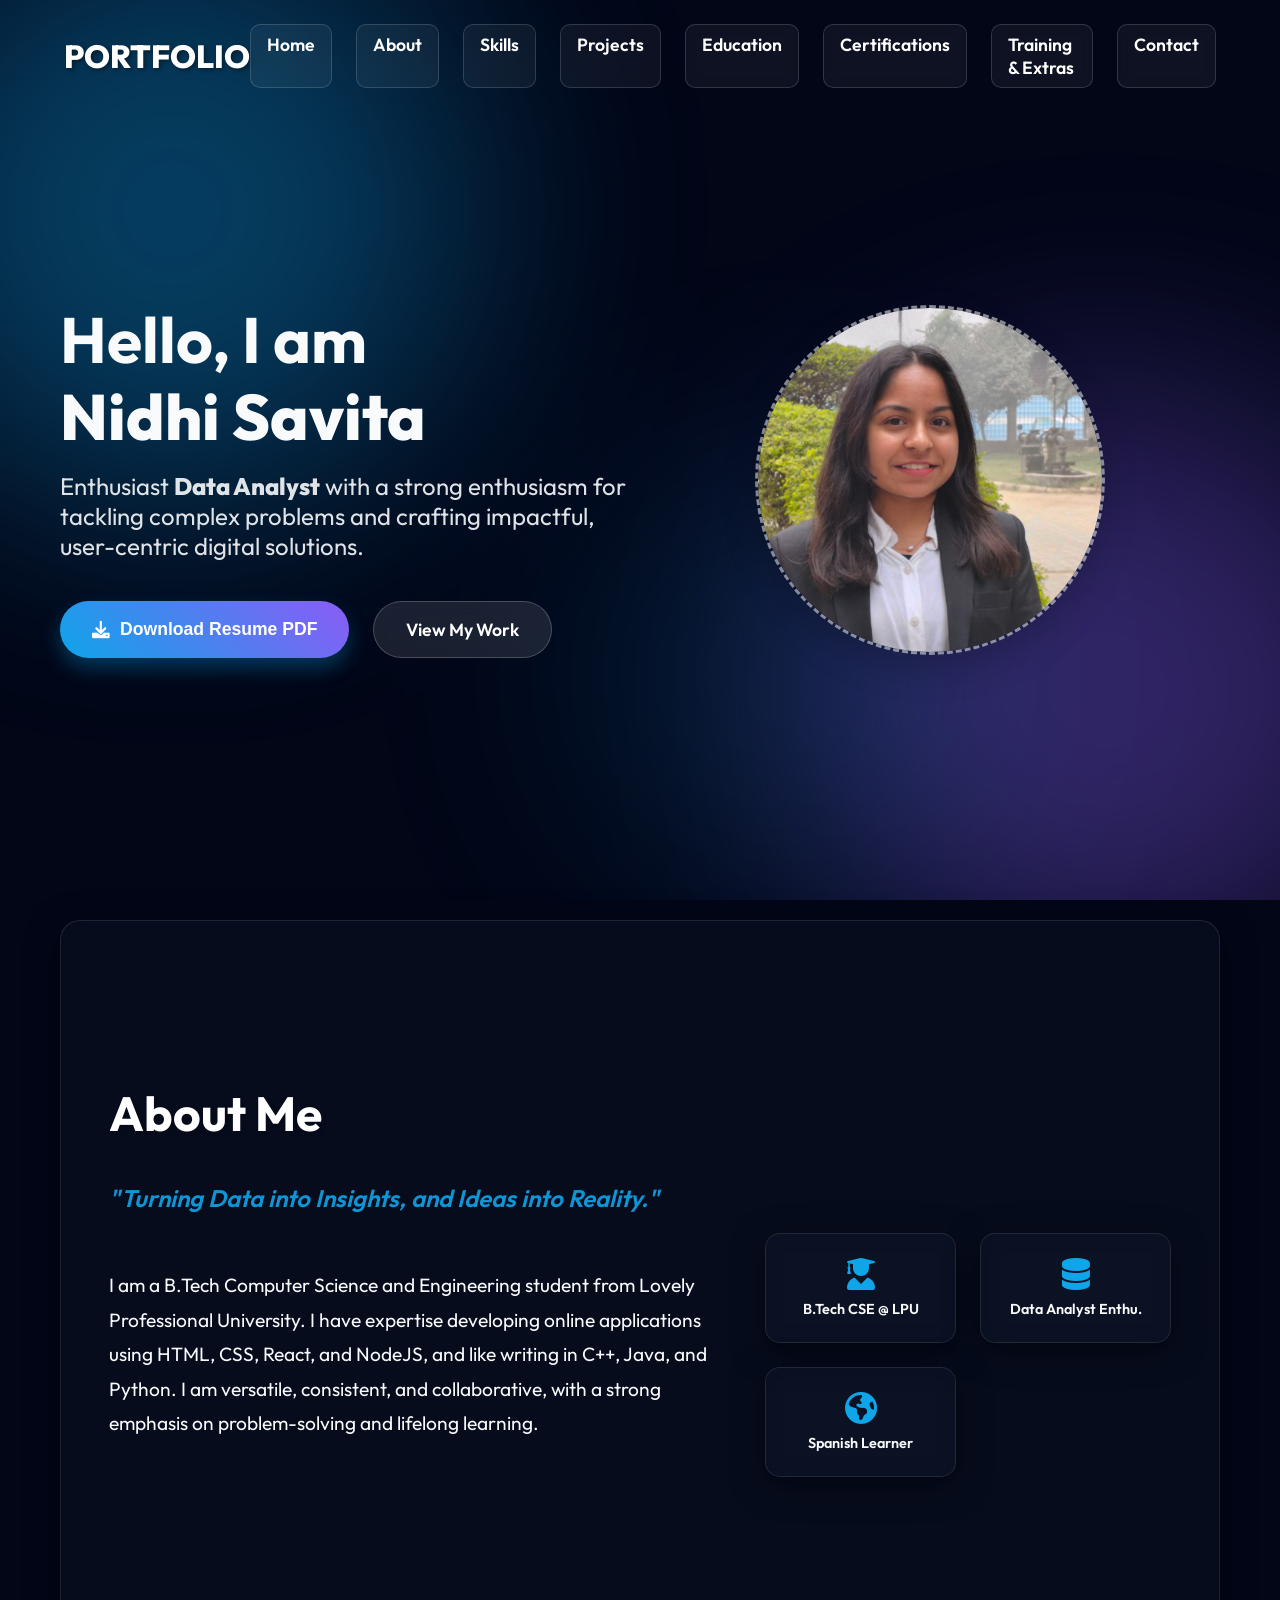
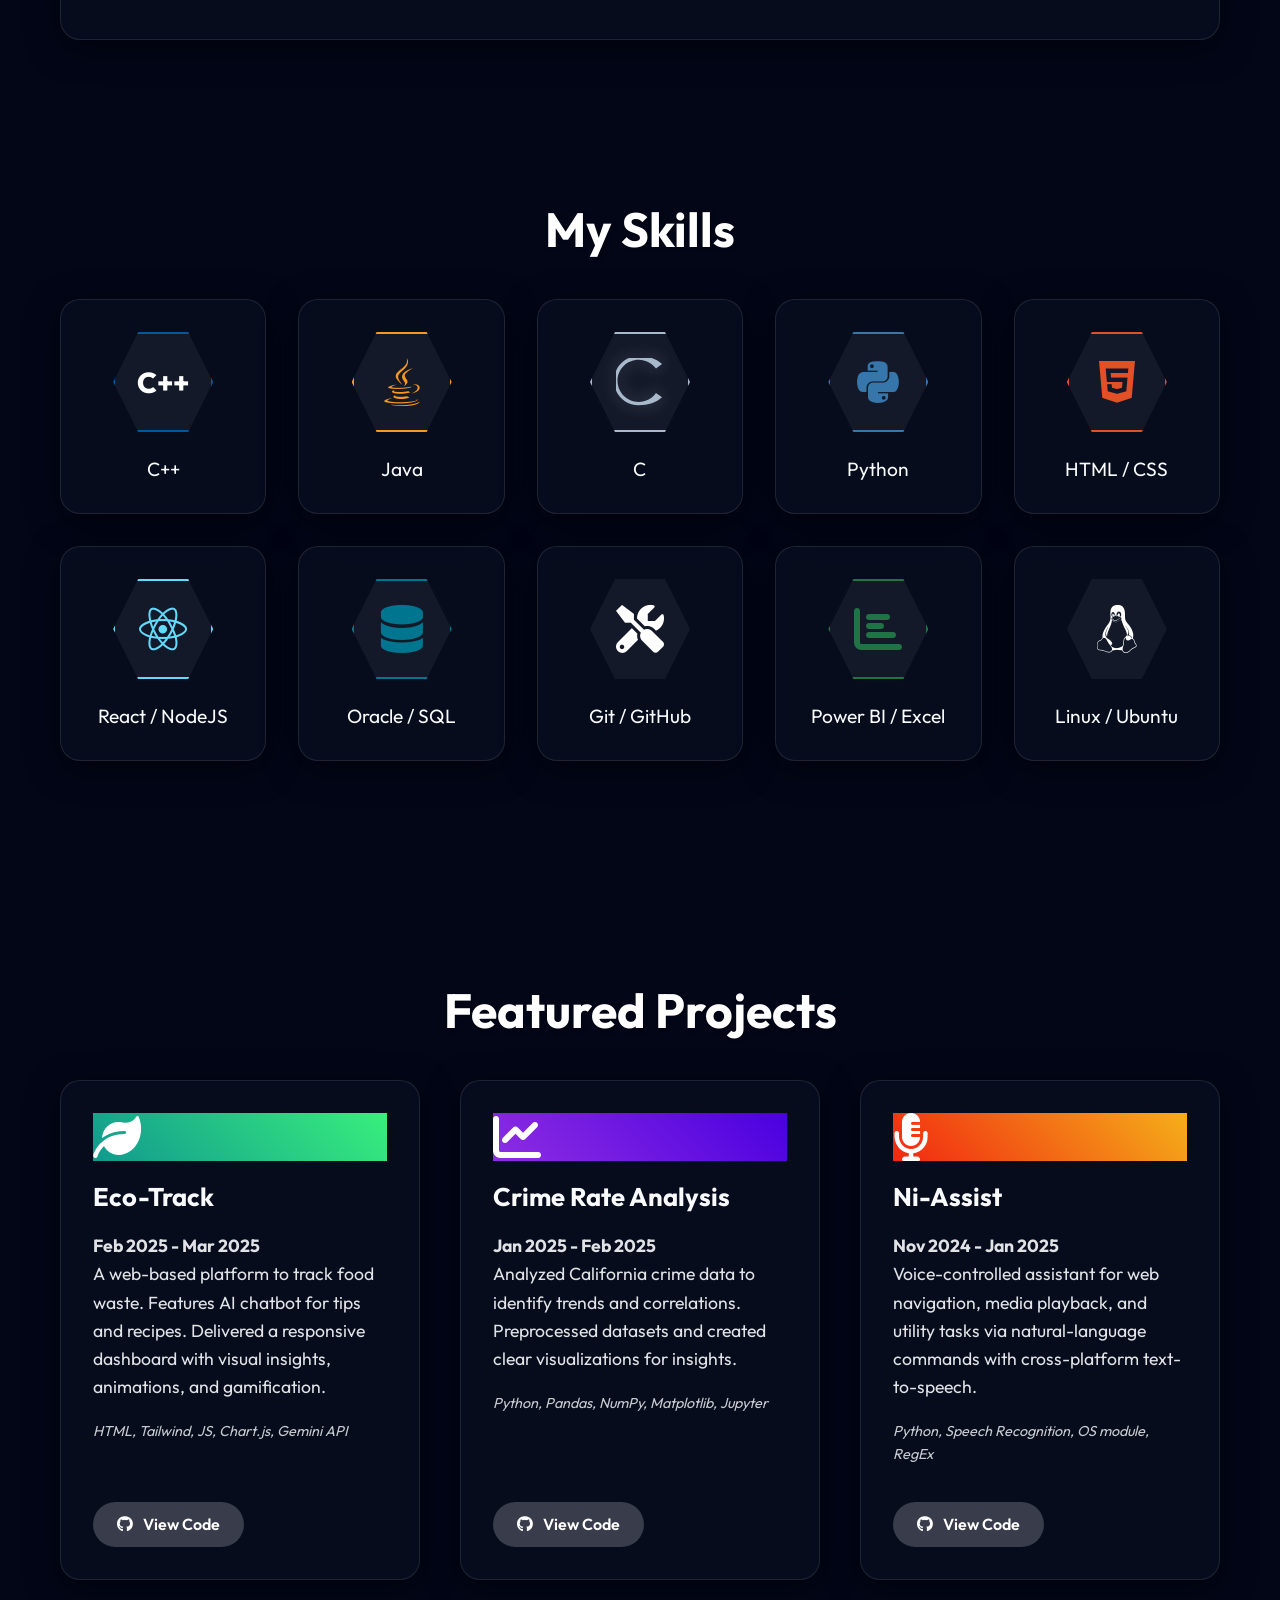
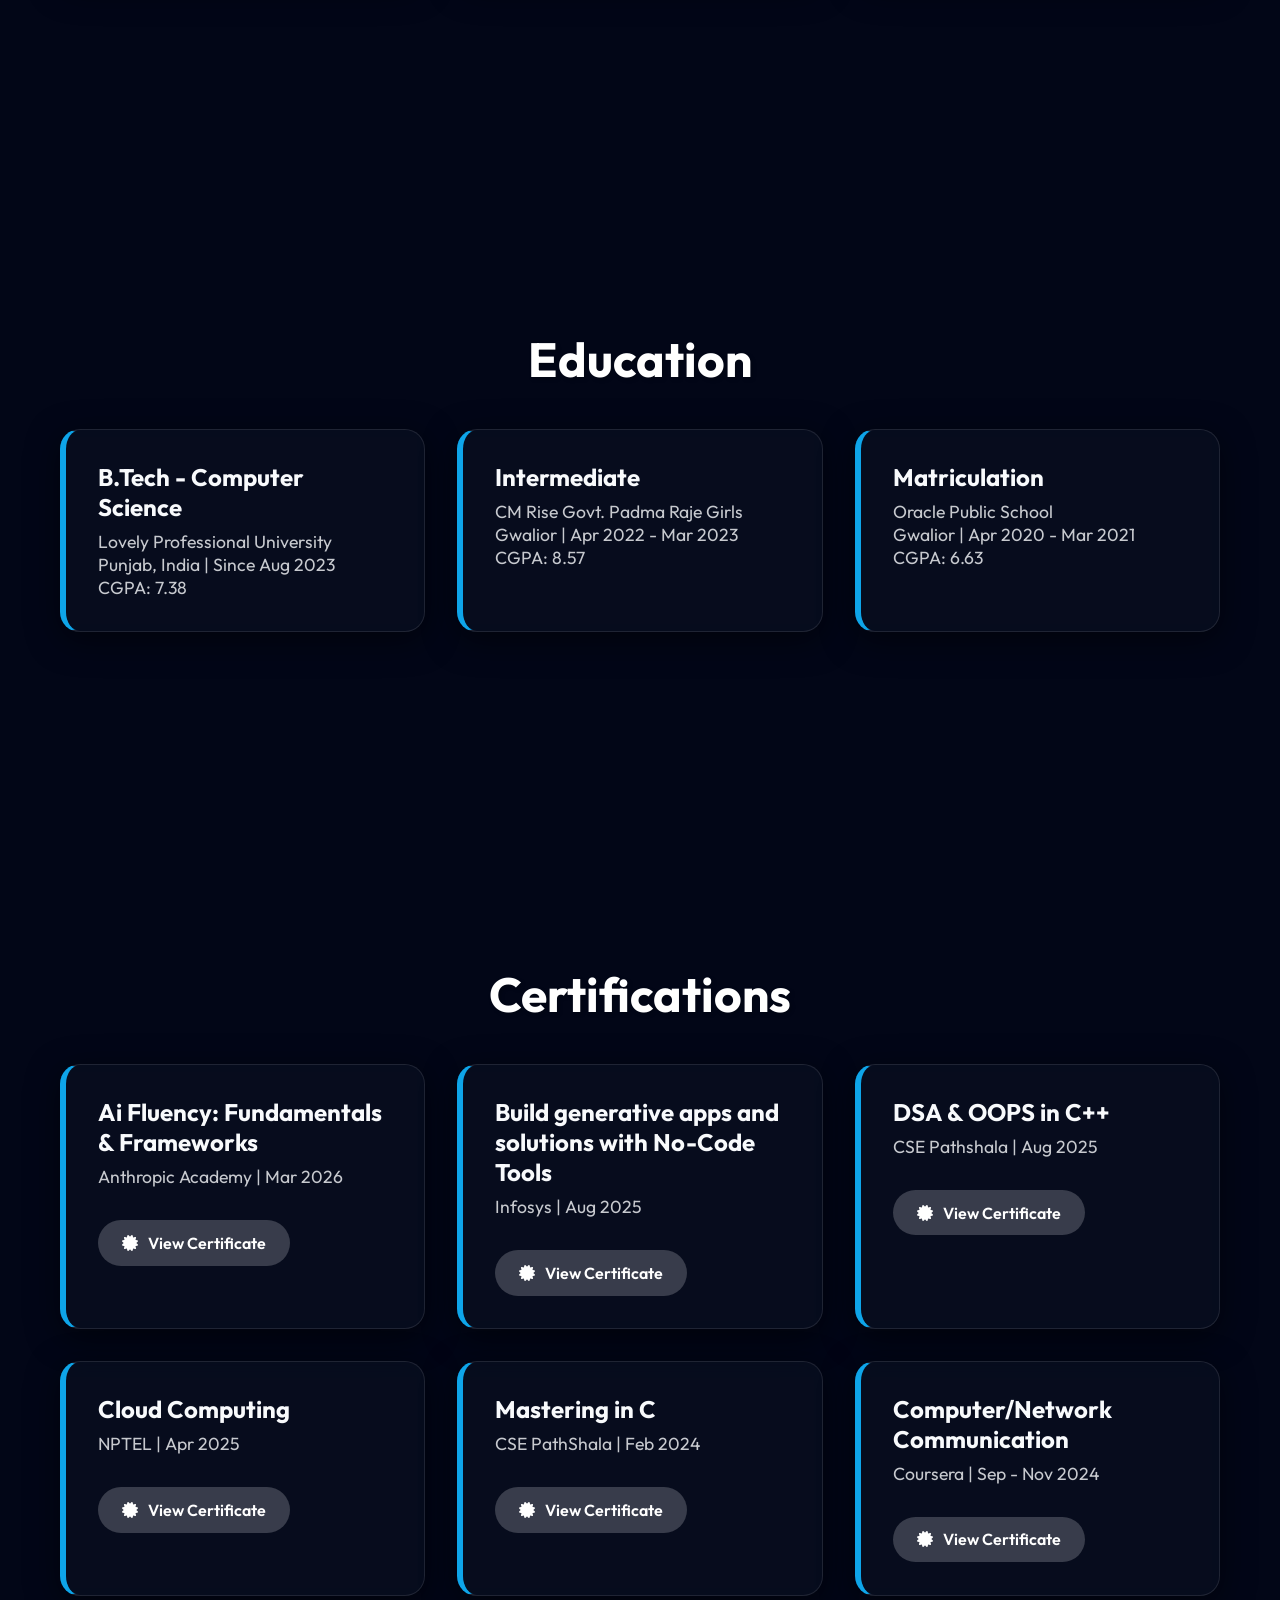
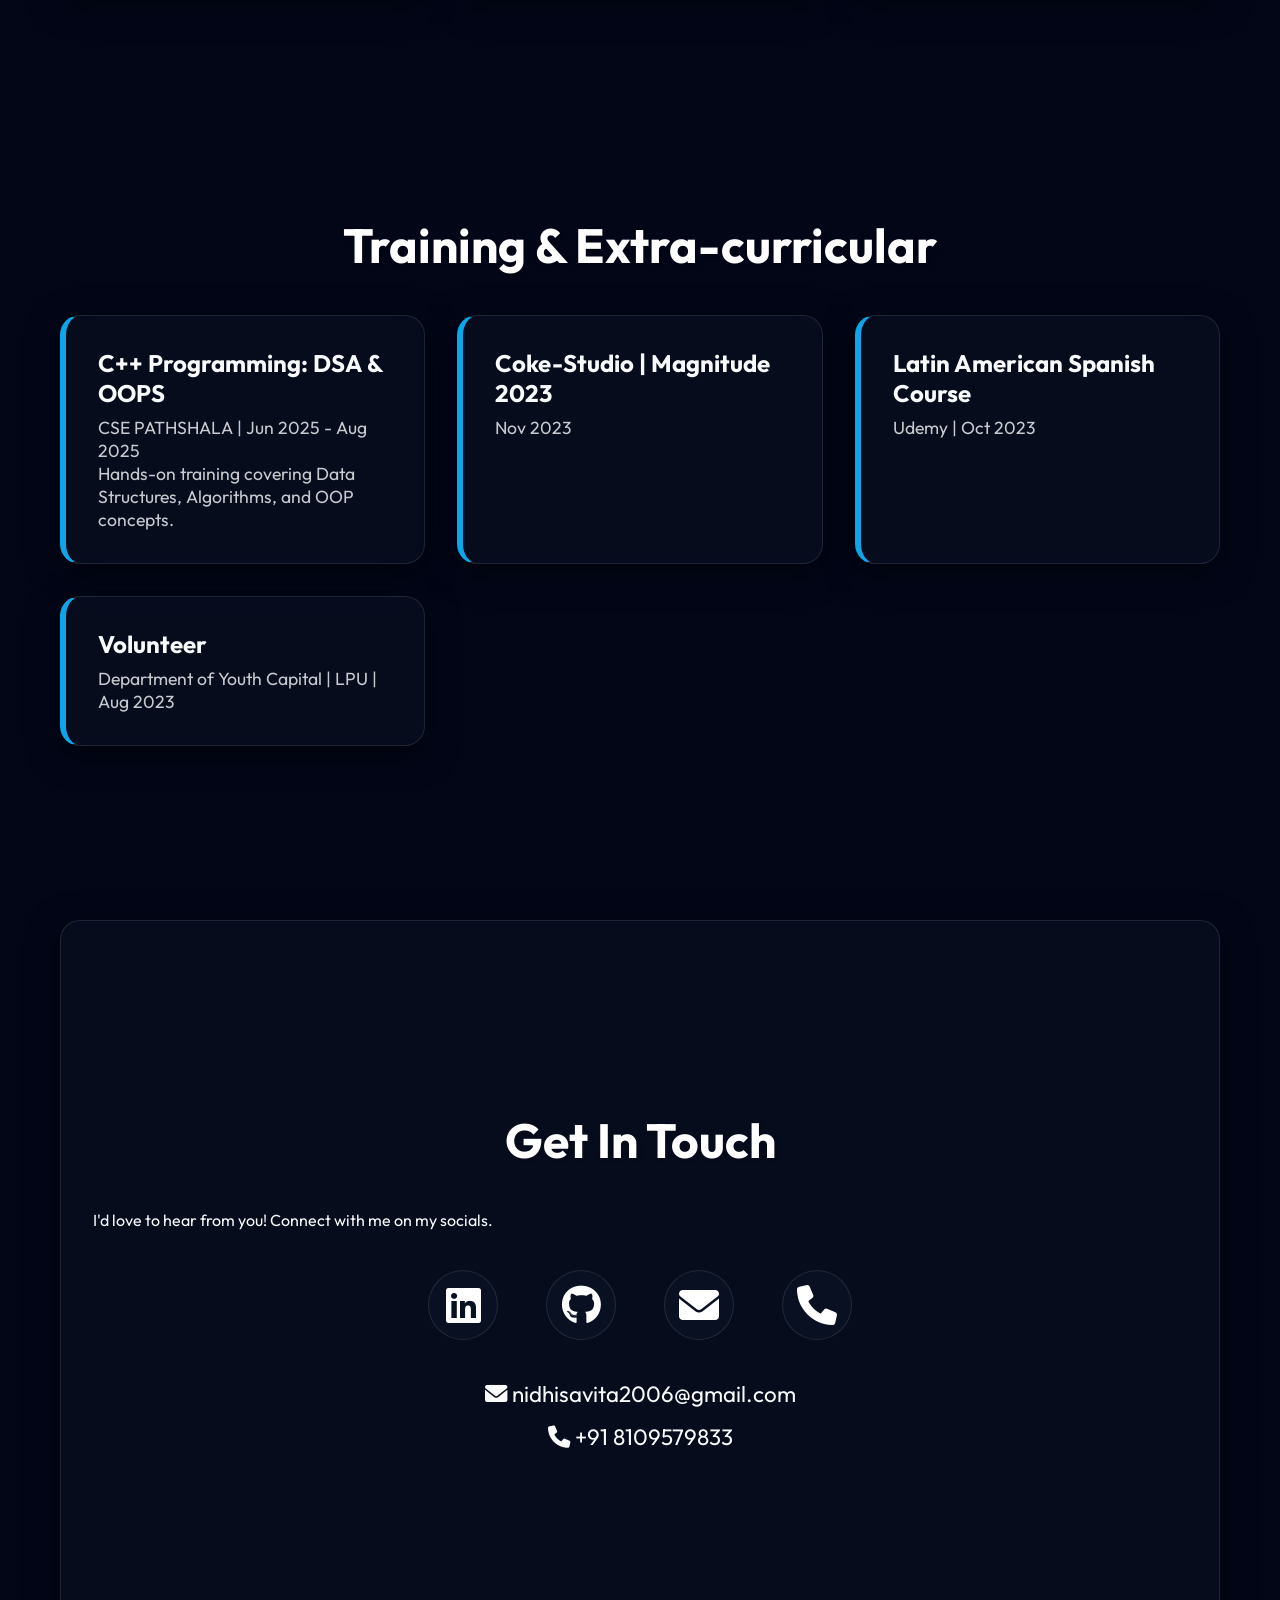
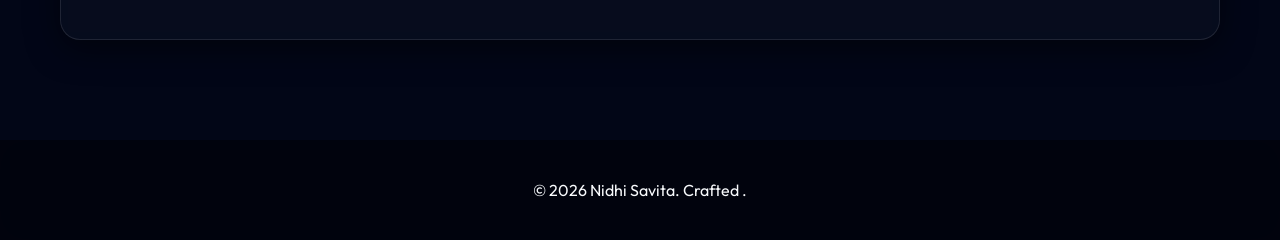
==== index.html @ 19ae45a1 "Initialize portfolio" ====
<!DOCTYPE html>
<html lang="en">

<head>
    <meta charset="UTF-8">
    <meta name="viewport" content="width=device-width, initial-scale=1.0">
    <title>Nidhi Savita - Portfolio</title>
    <link rel="stylesheet" href="style.css">
    <link href="https://fonts.googleapis.com/css2?family=Outfit:wght@300;400;600;800&display=swap" rel="stylesheet">
    <link href="https://cdnjs.cloudflare.com/ajax/libs/font-awesome/6.0.0/css/all.min.css" rel="stylesheet">
</head>

<body>
    <div class="background-animation">
        <div class="blob blob-1"></div>
        <div class="blob blob-2"></div>
        <div class="blob blob-3"></div>
        <div class="blob blob-4"></div>
        <div class="blob blob-5"></div>
        <div class="blob blob-6"></div>
    </div>
    <nav>
        <div class="logo">PORTFOLIO</div>
        <ul class="nav-links">
            <li><a href="#home">Home</a></li>
            <li><a href="#about">About</a></li>
            <li><a href="#skills">Skills</a></li>
            <li><a href="#projects">Projects</a></li>
            <li><a href="#education">Education</a></li>
            <li><a href="#certifications">Certifications</a></li>
            <li><a href="#training-extra">Training & Extras</a></li>
            <li><a href="#contact">Contact</a></li>
        </ul>
    </nav>

    <main>
        <section id="home" class="hero fade-in-section">
            <div class="hero-content text-column">
                <h1>Hello, I am <br><span class="highlight">Nidhi Savita</span></h1>
                <p id="hero-subtitle">Enthusiast <span class="highlight">Data Analyst</span> with a strong enthusiasm
                    for tackling complex problems and crafting impactful, user-centric digital solutions.</p>
                <div class="actions">
                    <button id="download-resume" class="btn primary-btn"><i class="fas fa-download"></i> Download Resume
                        PDF</button>
                    <a href="#projects" class="btn secondary-btn">View My Work</a>
                </div>
            </div>
            <div class="hero-image image-column">
                <div class="image-placeholder" id="profile-img-container">
                    <img src="Files/Profile.jpeg" alt="Nidhi Savita" id="profile-img"
                        style="display: block; width: 100%; height: 100%; object-fit: cover;">
                    <span id="img-fallback" style="display: none;">Your Image Here</span>
                </div>
            </div>
        </section>

        <section id="about" class="fade-in-section glass-panel about-overhaul">
            <div class="about-header">
                <h2>About Me</h2>
                <p class="about-tagline highlight">"Turning Data into Insights, and Ideas into Reality."</p>
            </div>
            <div class="about-grid">
                <div class="about-main-text">
                    <p>I am a B.Tech Computer Science and Engineering student from Lovely Professional University. I
                        have expertise developing online applications using HTML, CSS, React, and NodeJS, and like
                        writing in C++, Java, and Python. I am versatile, consistent, and collaborative, with a strong
                        emphasis on problem-solving and lifelong learning.</p>
                </div>
                <div class="about-badges">
                    <div class="info-badge glass-panel">
                        <i class="fas fa-user-graduate"></i>
                        <span>B.Tech CSE @ LPU</span>
                    </div>
                    <div class="info-badge glass-panel">
                        <i class="fas fa-database"></i>
                        <span>Data Analyst Enthu.</span>
                    </div>
                    <div class="info-badge glass-panel">
                        <i class="fas fa-globe-americas"></i>
                        <span>Spanish Learner</span>
                    </div>
                </div>
            </div>
        </section>

        <section id="skills" class="fade-in-section">
            <h2>My Skills</h2>
            <div class="skills-grid" id="skills-container">
                <div class="skill-card glass-panel cpp">
                    <div class="hexagon-container">
                        <span class="hexagon-text highlight">C++</span>
                    </div>
                    C++
                </div>
                <div class="skill-card glass-panel java">
                    <div class="hexagon-container">
                        <i class="fab fa-java" style="color: #f89820;"></i>
                    </div>
                    Java
                </div>
                <div class="skill-card glass-panel c">
                    <div class="hexagon-container">
                        <svg viewBox="0 0 128 128"
                            style="width: 3rem; height: 3rem; filter: drop-shadow(0 0 8px rgba(168, 185, 204, 0.4));">
                            <path fill="#A8B9CC"
                                d="M106.6 93.3c-10.1 14.3-27.1 23.7-46.2 23.7-31.1 0-56.3-25.2-56.3-56.3S29.3 4.4 60.4 4.4c19.1 0 36.1 9.4 46.2 23.7l16.1-12.1C108.3 1.9 85.8-5.3 60.4-5.3 23.9-5.3-5.3 23.9-5.3 60.4S23.9 126.1 60.4 126.1c25.4 0 47.9-7.2 62.3-21.3L106.6 93.3z">
                            </path>
                        </svg>
                    </div>
                    C
                </div>
                <div class="skill-card glass-panel python">
                    <div class="hexagon-container">
                        <i class="fab fa-python" style="color: #3776ab;"></i>
                    </div>
                    Python
                </div>
                <div class="skill-card glass-panel html">
                    <div class="hexagon-container">
                        <i class="fab fa-html5" style="color: #e34f26;"></i>
                    </div>
                    HTML / CSS
                </div>
                <div class="skill-card glass-panel react">
                    <div class="hexagon-container">
                        <i class="fab fa-react" style="color: #61dbfb;"></i>
                    </div>
                    React / NodeJS
                </div>
                <div class="skill-card glass-panel sql">
                    <div class="hexagon-container">
                        <i class="fas fa-database" style="color: #00758f;"></i>
                    </div>
                    Oracle / SQL
                </div>
                <div class="skill-card glass-panel">
                    <div class="hexagon-container">
                        <i class="fas fa-tools"></i>
                    </div>
                    Git / GitHub
                </div>
                <div class="skill-card glass-panel excel">
                    <div class="hexagon-container">
                        <i class="fas fa-chart-bar" style="color: #217346;"></i>
                    </div>
                    Power BI / Excel
                </div>
                <div class="skill-card glass-panel">
                    <div class="hexagon-container">
                        <i class="fab fa-linux"></i>
                    </div>
                    Linux / Ubuntu
                </div>
            </div>
        </section>

        <section id="projects" class="fade-in-section">
            <h2>Featured Projects</h2>
            <div class="projects-grid" id="projects-container">
                <div class="project-card glass-panel">
                    <div class="project-img" style="background: linear-gradient(45deg, #11998e, #38ef7d);"><i
                            class="fas fa-leaf fa-3x" style="color:white;"></i></div>
                    <h3>Eco-Track</h3>
                    <p><strong>Feb 2025 - Mar 2025</strong><br>A web-based platform to track food waste. Features AI
                        chatbot for tips and recipes. Delivered a responsive dashboard with visual insights, animations,
                        and gamification.</p>
                    <p style="font-size:0.9rem; opacity:0.8;"><em>HTML, Tailwind, JS, Chart.js, Gemini API</em></p>
                    <div class="project-actions">
                        <a href="https://github.com/nidhyyy/Food_Waste-_Tracker" target="_blank"
                            class="btn small-btn github-btn"><i class="fab fa-github"></i> View Code</a>
                    </div>
                </div>
                <div class="project-card glass-panel">
                    <div class="project-img" style="background: linear-gradient(45deg, #8E2DE2, #4A00E0);"><i
                            class="fas fa-chart-line fa-3x" style="color:white;"></i></div>
                    <h3>Crime Rate Analysis</h3>
                    <p><strong>Jan 2025 - Feb 2025</strong><br>Analyzed California crime data to identify trends and
                        correlations. Preprocessed datasets and created clear visualizations for insights.</p>
                    <p style="font-size:0.9rem; opacity:0.8;"><em>Python, Pandas, NumPy, Matplotlib, Jupyter</em></p>
                    <div class="project-actions">
                        <a href="https://github.com/nidhyyy/Crime_Rate_Analysis" target="_blank"
                            class="btn small-btn github-btn"><i class="fab fa-github"></i> View Code</a>
                    </div>
                </div>
                <div class="project-card glass-panel">
                    <div class="project-img" style="background: linear-gradient(45deg, #f12711, #f5af19);"><i
                            class="fas fa-microphone-alt fa-3x" style="color:white;"></i></div>
                    <h3>Ni-Assist</h3>
                    <p><strong>Nov 2024 - Jan 2025</strong><br>Voice-controlled assistant for web navigation, media
                        playback, and utility tasks via natural-language commands with cross-platform text-to-speech.
                    </p>
                    <p style="font-size:0.9rem; opacity:0.8;"><em>Python, Speech Recognition, OS module, RegEx</em></p>
                    <div class="project-actions">
                        <a href="https://github.com/nidhyyy/Niassist" target="_blank"
                            class="btn small-btn github-btn"><i class="fab fa-github"></i> View Code</a>
                    </div>
                </div>
            </div>
        </section>

        <section id="education" class="fade-in-section">
            <h2>Education</h2>
            <div class="cert-list" id="education-container">
                <div class="cert-card glass-panel">
                    <h3>B.Tech - Computer Science</h3>
                    <p>Lovely Professional University<br>Punjab, India | Since Aug 2023<br>CGPA: 7.38</p>
                </div>
                <div class="cert-card glass-panel">
                    <h3>Intermediate</h3>
                    <p>CM Rise Govt. Padma Raje Girls<br>Gwalior | Apr 2022 - Mar 2023<br>CGPA: 8.57</p>
                </div>
                <div class="cert-card glass-panel">
                    <h3>Matriculation</h3>
                    <p>Oracle Public School<br>Gwalior | Apr 2020 - Mar 2021<br>CGPA: 6.63</p>
                </div>
            </div>
        </section>

        <section id="certifications" class="fade-in-section">
            <h2>Certifications</h2>
            <div class="cert-list">
                <div class="cert-card glass-panel">
                    <h3>Ai Fluency: Fundamentals & Frameworks </h3>
                    <p>Anthropic Academy | Mar 2026</p>
                    <a href="Files/certificate-Ai Fluency Claude.pdf" target="_blank"
                        class="btn small-btn github-btn mt-top"><i class="fas fa-certificate"></i> View Certificate</a>
                </div>
                <div class="cert-card glass-panel">
                    <h3>Build generative apps and solutions with No-Code Tools </h3>
                    <p>Infosys | Aug 2025</p>
                    <a href="Files/BUILD GEN AI CERTIFICATE.pdf" target="_blank"
                        class="btn small-btn github-btn mt-top"><i class="fas fa-certificate"></i> View Certificate</a>
                </div>
                <div class="cert-card glass-panel">
                    <h3>DSA & OOPS in C++</h3>
                    <p>CSE Pathshala | Aug 2025</p>
                    <a href="Files/DSA C++ Pathshala.png" target="_blank" class="btn small-btn github-btn mt-top"><i
                            class="fas fa-certificate"></i> View Certificate</a>
                </div>
                <div class="cert-card glass-panel">
                    <h3>Cloud Computing</h3>
                    <p>NPTEL | Apr 2025</p>
                    <a href="Files/Cloud Computing.pdf" target="_blank" class="btn small-btn github-btn mt-top"><i
                            class="fas fa-certificate"></i> View Certificate</a>
                </div>
                <div class="cert-card glass-panel">
                    <h3>Mastering in C</h3>
                    <p>CSE PathShala | Feb 2024</p>
                    <a href="Files/Mastering in C.png" target="_blank" class="btn small-btn github-btn mt-top"><i
                            class="fas fa-certificate"></i> View Certificate</a>
                </div>
                <div class="cert-card glass-panel">
                    <h3>Computer/Network Communication</h3>
                    <p> Coursera | Sep - Nov 2024</p>
                    <a href="certificates/TCP_IP_Certificate.pdf" target="_blank"
                        class="btn small-btn github-btn mt-top"><i class="fas fa-certificate"></i> View Certificate</a>
                </div>
            </div>
        </section>

        <section id="training-extra" class="fade-in-section">
            <h2>Training & Extra-curricular</h2>
            <div class="cert-list">
                <div class="cert-card glass-panel">
                    <h3>C++ Programming: DSA & OOPS</h3>
                    <p>CSE PATHSHALA | Jun 2025 - Aug 2025<br>Hands-on training covering Data Structures, Algorithms,
                        and OOP concepts.</p>
                </div>

                <div class="cert-card glass-panel">
                    <h3>Coke-Studio | Magnitude 2023</h3>
                    <p>Nov 2023</p>
                </div>
                <div class="cert-card glass-panel">
                    <h3>Latin American Spanish Course</h3>
                    <p>Udemy | Oct 2023</p>
                </div>
                <div class="cert-card glass-panel">
                    <h3>Volunteer</h3>
                    <p>Department of Youth Capital | LPU | Aug 2023</p>
                </div>
            </div>
        </section>

        <section id="contact" class="fade-in-section glass-panel">
            <h2>Get In Touch</h2>
            <p>I'd love to hear from you! Connect with me on my socials.</p>
            <div class="socials" id="social-container">
                <a href="http://www.linkedin.com/in/nidhi-savita17" target="_blank" class="social-icon"
                    title="LinkedIn"><i class="fab fa-linkedin"></i></a>
                <a href="https://github.com/nidhyyy" target="_blank" class="social-icon" title="GitHub"><i
                        class="fab fa-github"></i></a>
                <a href="mailto:nidhisavita2006@gmail.com" class="social-icon" title="Email"><i
                        class="fas fa-envelope"></i></a>
                <a href="tel:+918109579833" class="social-icon" title="Phone"><i class="fas fa-phone"></i></a>
            </div>
            <div class="contact-info">
                <p><i class="fas fa-envelope"></i> nidhisavita2006@gmail.com</p>
                <p style="margin-top: 15px;"><i class="fas fa-phone"></i> +91 8109579833</p>
            </div>
        </section>
    </main>

    <footer>
        <p>&copy; 2026 Nidhi Savita. Crafted .</p>
    </footer>

    <script src="script.js"></script>
</body>

</html>
---- style.css ----
:root {
    --primary-color: #0f172a;
    --secondary-color: #1e293b;
    --accent: #0ea5e9;
    --accent-purple: #8b5cf6;
    --accent-pink: #d946ef;
    --text-dark: #1e293b;
    --text-light: #f8fafc;
    --glass-bg: rgba(15, 23, 42, 0.4);
    --glass-border: rgba(255, 255, 255, 0.1);
    --glass-shadow: 0 8px 32px 0 rgba(0, 0, 0, 0.5);
    --body-font: 'Calibri', 'Outfit', sans-serif;
}

* {
    margin: 0;
    padding: 0;
    box-sizing: border-box;
    scroll-behavior: smooth;
}

body {
    font-family: var(--body-font);
    color: var(--text-light);
    background: #020617; /* Very deep dark base */
    min-height: 100vh;
    overflow-x: hidden;
    position: relative;
}

@keyframes gradientBG {
    0% {
        background-position: 0% 50%;
    }

    50% {
        background-position: 100% 50%;
    }

    100% {
        background-position: 0% 50%;
    }
}

.background-animation {
    position: fixed;
    top: 0;
    left: 0;
    width: 100%;
    height: 100%;
    z-index: -1;
    pointer-events: none;
    overflow: hidden;
}

.blob {
    position: absolute;
    width: 600px;
    height: 600px;
    filter: blur(120px);
    border-radius: 50%;
    opacity: 0.35;
    z-index: -1;
    animation: moveBlob 25s infinite alternate ease-in-out;
}

.blob-1 {
    top: -10%;
    left: -10%;
    background: var(--accent);
    animation-duration: 18s;
}

.blob-2 {
    bottom: -10%;
    right: -10%;
    background: var(--accent-purple); /* Reverted */
    animation-duration: 25s;
    animation-delay: -5s;
}

.blob-3 {
    top: 30%;
    left: 40%;
    background: var(--accent-warm);
    width: 400px;
    height: 400px;
    opacity: 0.15;
    animation-duration: 35s;
}

.blob-4 {
    bottom: 30%;
    left: 10%;
    background: var(--accent-tan);
    width: 500px;
    height: 500px;
    opacity: 0.15;
    animation-duration: 22s;
    animation-delay: -8s;
}

.blob-5 {
    top: 50%;
    right: 20%;
    background: var(--accent);
    width: 450px;
    height: 450px;
    opacity: 0.12;
    animation-duration: 30s;
}

.blob-6 {
    top: 10%;
    right: 50%;
    background: var(--accent-warm);
    width: 350px;
    height: 350px;
    opacity: 0.1;
    animation-duration: 28s;
}

.particles-container {
    position: absolute;
    width: 100%;
    height: 100%;
    background-image: 
        radial-gradient(circle at 2px 2px, rgba(255, 255, 255, 0.05) 1px, transparent 0);
    background-size: 40px 40px;
    animation: slowScroll 120s linear infinite;
}

@keyframes slowScroll {
    from { background-position: 0 0; }
    to { background-position: 0 1000px; }
}


@keyframes moveBlob {
    0% {
        transform: translate(0, 0) scale(1) rotate(0deg);
    }
    33% {
        transform: translate(80px, 120px) scale(1.1) rotate(15deg);
    }
    66% {
        transform: translate(-120px, 80px) scale(0.9) rotate(-15deg);
    }
    100% {
        transform: translate(0, 0) scale(1) rotate(0deg);
    }
}

.glass-panel {
    background: var(--glass-bg);
    backdrop-filter: blur(12px);
    -webkit-backdrop-filter: blur(12px);
    border: 1px solid var(--glass-border);
    border-radius: 20px;
    padding: 2rem;
    box-shadow: var(--glass-shadow);
}

nav {
    display: flex;
    justify-content: space-between;
    align-items: center;
    padding: 1.5rem 5%;
    position: fixed;
    top: 0;
    width: 100%;
    z-index: 1000;
    transition: all 0.4s cubic-bezier(0.165, 0.84, 0.44, 1);
}

.nav-hidden {
    transform: translateY(-100%);
}

nav.scrolled {
    background: rgba(15, 23, 42, 0.9);
    backdrop-filter: blur(15px);
    -webkit-backdrop-filter: blur(15px);
    box-shadow: 0 4px 20px rgba(0, 0, 0, 0.3);
    padding: 1rem 5%;
}

.logo {
    font-size: 2rem;
    font-weight: 800;
    color: #fff;
    cursor: pointer;
    text-shadow: 2px 2px 4px rgba(0, 0, 0, 0.4);
}

.nav-links {
    display: flex;
    list-style: none;
    gap: 1.5rem;
}

.nav-links a {
    text-decoration: none;
    color: #fff;
    font-weight: 500;
    transition: all 0.3s ease;
    font-size: 1.1rem;
    position: relative;
}

.nav-links li {
    transition: all 0.3s cubic-bezier(0.175, 0.885, 0.32, 1.275);
    border: 1px solid rgba(255, 255, 255, 0.15);
    border-radius: 10px;
    padding: 0.5rem 1rem;
    background: rgba(255, 255, 255, 0.05);
    backdrop-filter: blur(8px);
}

.nav-links li:hover {
    transform: translateY(-5px);
    background: rgba(24, 105, 167, 0.2);
    border-color: var(--accent);
    box-shadow: 0 4px 15px rgba(0, 0, 0, 0.2);
}

.nav-links li a {
    color: #fff;
    text-decoration: none;
    font-weight: 600;
    font-size: 1.1rem;
    position: relative;
    transition: color 0.3s;
}

.nav-links li a::after {
    content: '';
    position: absolute;
    width: 0;
    height: 3px;
    bottom: -5px;
    left: 0;
    background-color: var(--accent);
    transition: width 0.3s ease;
}

.nav-links li a:hover::after {
    width: 0;
}


main {
    max-width: 1200px;
    margin: 0 auto;
    padding: 120px 20px 20px;
}

section {
    min-height: 80vh;
    display: flex;
    flex-direction: column;
    justify-content: center;
    margin-bottom: 5rem;
    opacity: 0;
    transform: translateY(40px);
    transition: opacity 0.8s ease-out, transform 0.8s ease-out;
}

section.is-visible {
    opacity: 1;
    transform: translateY(0);
}

h2 {
    font-size: 3rem;
    margin-bottom: 2.5rem;
    text-align: center;
    color: #fff;
    text-shadow: 2px 2px 4px rgba(0, 0, 0, 0.2);
}

/* Hero Section */
.hero {
    flex-direction: row;
    align-items: center;
    justify-content: space-between;
}

.text-column {
    flex: 1;
}

.image-column {
    flex: 1;
    display: flex;
    justify-content: center;
}

.hero h1 {
    font-size: 4rem;
    line-height: 1.2;
    margin-bottom: 1rem;
}

.highlight {
    color: var(--accent);
    font-weight: 800;
}

.animate-text {
    background: linear-gradient(90deg, var(--accent), var(--accent-tan));
    background-clip: text;
    -webkit-background-clip: text;
    -webkit-text-fill-color: transparent;
    font-weight: 800;
}

.hero .highlight {
    color: var(--accent-tan);
    font-weight: 800;
}

.hero p {
    font-size: 1.5rem;
    margin-bottom: 2.5rem;
    opacity: 0.9;
    min-height: 2.5rem;
}



.project-actions {
    margin-top: auto;
    display: flex;
    gap: 1rem;
    padding-top: 1rem;
}

.github-btn {
    background: rgba(255, 255, 255, 0.1);
    border: 1px solid rgba(255, 255, 255, 0.2);
    color: white;
    font-size: 0.9rem;
    padding: 0.6rem 1.2rem;
}

.github-btn:hover {
    background: rgba(255, 255, 255, 0.2);
    border-color: var(--accent);
}

.actions {
    display: flex;
    gap: 1.5rem;
}

.btn {
    padding: 1rem 2rem;
    border: none;
    border-radius: 50px;
    font-size: 1.1rem;
    font-weight: 600;
    cursor: pointer;
    text-decoration: none;
    transition: transform 0.3s, box-shadow 0.3s;
    display: inline-flex;
    align-items: center;
    gap: 10px;
}

.primary-btn {
    background: linear-gradient(45deg, var(--accent), var(--accent-purple));
    color: #fff;
    box-shadow: 0 10px 20px rgba(14, 165, 233, 0.3);
}

.primary-btn:active {
    transform: translateY(0);
    background: var(--accent);
}

.primary-btn:hover {
    transform: translateY(-5px);
    box-shadow: 0 15px 30px rgba(14, 165, 233, 0.4);
}

.secondary-btn {
    background: rgba(255, 255, 255, 0.1);
    color: #fff;
    border: 1px solid rgba(255, 255, 255, 0.2);
    backdrop-filter: blur(10px);
}

.secondary-btn:hover {
    background: rgba(255, 255, 255, 0.2);
    transform: translateY(-5px);
}

.secondary-btn:active {
    transform: translateY(0);
    background: rgba(255, 255, 255, 0.3);
}

.image-placeholder {
    width: 350px;
    height: 350px;
    background: var(--glass-bg);
    border: 3px dashed rgba(255, 255, 255, 0.5);
    border-radius: 50%;
    display: flex;
    align-items: center;
    justify-content: center;
    font-size: 1.5rem;
    backdrop-filter: blur(10px);
    overflow: hidden;
    position: relative;
    box-shadow: 0 15px 35px rgba(0, 0, 0, 0.2);
}

.image-placeholder img {
    width: 100%;
    height: 100%;
    object-fit: cover;
    display: none;
}

@keyframes floating {
    0% {
        transform: translateY(0px) rotate(0deg);
    }

    50% {
        transform: translateY(-20px) rotate(2deg);
    }

    100% {
        transform: translateY(0px) rotate(0deg);
    }
}

.about-overhaul {
    padding: 3rem;
}

.about-header h2 {
    text-align: left;
    margin-bottom: 2.5rem;
}


.about-header {
    text-align: left;
    margin-bottom: 1.2rem;
}


.about-tagline {
    font-size: 1.5rem;
    font-weight: 600;
    margin-top: 0;
    font-style: italic;
    opacity: 0.9;
}


.about-grid {
    display: grid;
    grid-template-columns: 1.5fr 1fr;
    gap: 3rem;
    align-items: center;
}

.about-main-text p {
    font-size: 1.2rem;
    line-height: 1.8;
}

.about-badges {
    display: grid;
    grid-template-columns: 1fr 1fr;
    gap: 1.5rem;
}

.info-badge {
    padding: 1.5rem;
    text-align: center;
    display: flex;
    flex-direction: column;
    align-items: center;
    gap: 10px;
    transition: transform 0.3s ease, background 0.3s ease;
    border-radius: 15px;
}

.info-badge i {
    font-size: 2rem;
    color: var(--accent);
}

.info-badge span {
    font-size: 0.9rem;
    font-weight: 600;
}

.info-badge:hover {
    transform: translateY(-5px) scale(1.05);
    background: rgba(255, 255, 255, 0.25);
    border-color: var(--accent);
}

@media (max-width: 768px) {
    .about-grid {
        grid-template-columns: 1fr;
    }
    
    .about-badges {
        grid-template-columns: 1fr 1fr;
    }
}


/* Skills */
.skills-grid {
    display: grid;
    grid-template-columns: repeat(auto-fit, minmax(180px, 1fr));
    gap: 2rem;
}

.skill-card {
    text-align: center;
    display: flex;
    flex-direction: column;
    align-items: center;
    gap: 15px;
    font-size: 1.2rem;
    color: var(--text-light);
    transition: transform 0.5s cubic-bezier(0.175, 0.885, 0.32, 1.275), background 0.3s;
    perspective: 1000px;
    cursor: default;
}

.skill-card:hover {
    transform: translateY(-10px);
}

.skill-card:active {
    transform: translateY(-10px) scale(1.1);
    transition: transform 0.1s;
}


.hexagon-container {
    position: relative;
    width: 100px;
    height: 100px;
    margin-bottom: 10px;
    display: flex;
    align-items: center;
    justify-content: center;
    background: rgba(255, 255, 255, 0.05);
    clip-path: polygon(25% 0%, 75% 0%, 100% 50%, 75% 100%, 25% 100%, 0% 50%);
    transition: all 0.4s ease;
    border: 2px solid transparent;
}



.skill-card i {
    font-size: 3rem;
    color: #fff;
    transition: all 0.3s ease;
}

.skill-card:hover i {
    transform: translateZ(30px);
    text-shadow: 0 0 20px var(--accent);
}

.cpp .hexagon-container { border-color: #00599C; box-shadow: 0 0 15px rgba(0, 89, 156, 0.2); }
.java .hexagon-container { border-color: #f89820; box-shadow: 0 0 15px rgba(248, 152, 32, 0.2); }
.c .hexagon-container { border-color: #A8B9CC; box-shadow: 0 0 15px rgba(168, 185, 204, 0.2); }
.python .hexagon-container { border-color: #3776ab; box-shadow: 0 0 15px rgba(55, 118, 171, 0.2); }
.html .hexagon-container { border-color: #e34f26; box-shadow: 0 0 15px rgba(227, 79, 38, 0.2); }
.react .hexagon-container { border-color: #61dbfb; box-shadow: 0 0 15px rgba(97, 219, 251, 0.2); }
.sql .hexagon-container { border-color: #00758f; box-shadow: 0 0 15px rgba(0, 117, 143, 0.2); }
.excel .hexagon-container { border-color: #217346; box-shadow: 0 0 15px rgba(33, 115, 70, 0.2); }

.skill-card:hover .hexagon-container {
    background: rgba(255, 255, 255, 0.1);
    transform: scale(1.05) translateZ(20px);
}



.hexagon-text {
    font-size: 1.8rem;
    font-weight: 800;
    z-index: 1;
    pointer-events: none;
    color: #fff;
}

.skill-card:hover .hexagon-container {
    background: rgba(255, 255, 255, 0.15);
    transform: scale(1.05);
}

@keyframes gearSpin {
    from { transform: rotate(0deg); }
    to { transform: rotate(360deg); }
}


.skill-card.cpp:hover { box-shadow: 0 10px 30px rgba(0, 118, 206, 0.2); }
.skill-card.java:hover { box-shadow: 0 10px 30px rgba(248, 152, 32, 0.2); }
.skill-card.c:hover { box-shadow: 0 10px 30px rgba(168, 185, 204, 0.2); }
.skill-card.python:hover { box-shadow: 0 10px 30px rgba(55, 118, 171, 0.2); }
.skill-card.html:hover { box-shadow: 0 10px 30px rgba(227, 79, 38, 0.2); }
.skill-card.react:hover { box-shadow: 0 10px 30px rgba(97, 219, 251, 0.2); }
.skill-card.sql:hover { box-shadow: 0 10px 30px rgba(0, 117, 143, 0.2); }
.skill-card.excel:hover { box-shadow: 0 10px 30px rgba(33, 115, 70, 0.2); }

/* Certifications */
.cert-list {
    display: grid;
    grid-template-columns: repeat(auto-fit, minmax(300px, 1fr));
    gap: 2rem;
}

.cert-card {
    transition: transform 0.3s, border-left-color 0.3s;
    border-left: 6px solid var(--accent);
}

.cert-card h3 {
    font-size: 1.5rem;
    margin-bottom: 0.5rem;
}

.cert-card p {
    opacity: 0.8;
    font-size: 1.1rem;
}

.cert-card:hover {
    transform: scale(1.03);
    border-left-color: var(--accent-tan);
}

/* Projects */
.projects-grid {
    display: grid;
    grid-template-columns: repeat(auto-fit, minmax(320px, 1fr));
    gap: 2.5rem;
}

.project-card {
    display: flex;
    flex-direction: column;
    gap: 1.2rem;
    transition: transform 0.3s, box-shadow 0.3s;
}

.project-card:hover {
    transform: translateY(-10px);
    box-shadow: 0 15px 35px rgba(0, 0, 0, 0.3);
}

.project-img i {
    color: var(--text-dark);
}

.project-card h3 {
    font-size: 1.6rem;
}

.project-card p {
    font-size: 1.1rem;
    line-height: 1.6;
    opacity: 0.9;
}

.small-btn {
    padding: 0.8rem 1.5rem;
    font-size: 1rem;
    background: rgba(255, 255, 255, 0.2);
    align-self: flex-start;
}

/* Contact and Socials */
.socials {
    display: flex;
    justify-content: center;
    gap: 3rem;
    margin-top: 2.5rem;
}

.social-icon {
    display: flex;
    align-items: center;
    justify-content: center;
    width: 70px;
    height: 70px;
    background: var(--glass-bg);
    border-radius: 50%;
    color: white;
    font-size: 2.5rem;
    text-decoration: none;
    transition: all 0.5s cubic-bezier(0.175, 0.885, 0.32, 1.275);
    border: 1px solid var(--glass-border);
    position: relative;
    overflow: hidden;
}

.social-icon::before {
    content: '';
    position: absolute;
    top: 0;
    left: 0;
    right: 0;
    bottom: 0;
    background: var(--primary-color);
    border-radius: 50%;
    z-index: -1;
    transform: scale(0);
    transition: transform 0.5s cubic-bezier(0.175, 0.885, 0.32, 1.275);
}

.social-icon:hover {
    transform: translateY(-15px) rotate(360deg);
    box-shadow: 0 15px 30px rgba(51, 36, 4, 0.4);
    border-color: transparent;
}

.social-icon:hover::before {
    transform: scale(1);
}

.contact-info {
    text-align: center;
    font-size: 1.4rem;
    margin-top: 2.5rem;
}

footer {
    text-align: center;
    padding: 2.5rem;
    background: rgba(0, 0, 0, 0.4);
    backdrop-filter: blur(15px);
    width: 100%;
}

/* Responsive */
@media (max-width: 768px) {
    .nav-links {
        display: none;
    }

    .logo {
        font-size: 1.5rem;
    }

    .hero {
        flex-direction: column;
        text-align: center;
        gap: 4rem;
        margin-top: 2rem;
    }

    .hero h1 {
        font-size: 3rem;
    }

    .actions {
        flex-direction: column;
        gap: 1rem;
        align-items: stretch;
        justify-content: center;
    }

    h2 {
        font-size: 2.5rem;
    }

    .image-placeholder {
        width: 250px;
        height: 250px;
    }
}

/* Contact Layout Update */
.contact-layout {
    display: flex;
    flex-direction: column;
    gap: 3rem;
}

@media (min-width: 900px) {
    .contact-layout {
        flex-direction: row;
        align-items: flex-start;
        justify-content: space-between;
    }

    .contact-form-container {
        flex: 1.5;
        padding-right: 2rem;
        border-right: 1px solid var(--glass-border);
    }

    .contact-info-container {
        flex: 1;
        display: flex;
        flex-direction: column;
        justify-content: center;
        align-items: center;
    }
}

/* Contact Form Styling */
.input-group {
    margin-bottom: 1.5rem;
}

.input-group input,
.input-group textarea {
    width: 100%;
    padding: 1rem 1.5rem;
    background: rgba(0, 0, 0, 0.2);
    border: 1px solid rgba(255, 255, 255, 0.1);
    border-radius: 10px;
    font-size: 1.1rem;
    color: var(--text-light);
    font-family: var(--body-font);
    transition: all 0.3s ease;
}

.input-group input::placeholder,
.input-group textarea::placeholder {
    color: rgba(255, 255, 255, 0.5);
}

.input-group input:focus,
.input-group textarea:focus {
    outline: none;
    border-color: var(--primary-color);
    background: rgba(0, 0, 0, 0.4);
    box-shadow: 0 0 15px rgba(140, 114, 144, 0.786);
}

.submit-btn {
    width: 100%;
    justify-content: center;
    margin-top: 1rem;
}

.form-status {
    margin-top: 1rem;
    font-size: 1.1rem;
    text-align: center;
    font-weight: 600;
}

.status-error {
    color: #3c3756;
}

.status-success {
    color: #38ef7d;
}

.mt-top {
    margin-top: 2rem;
}
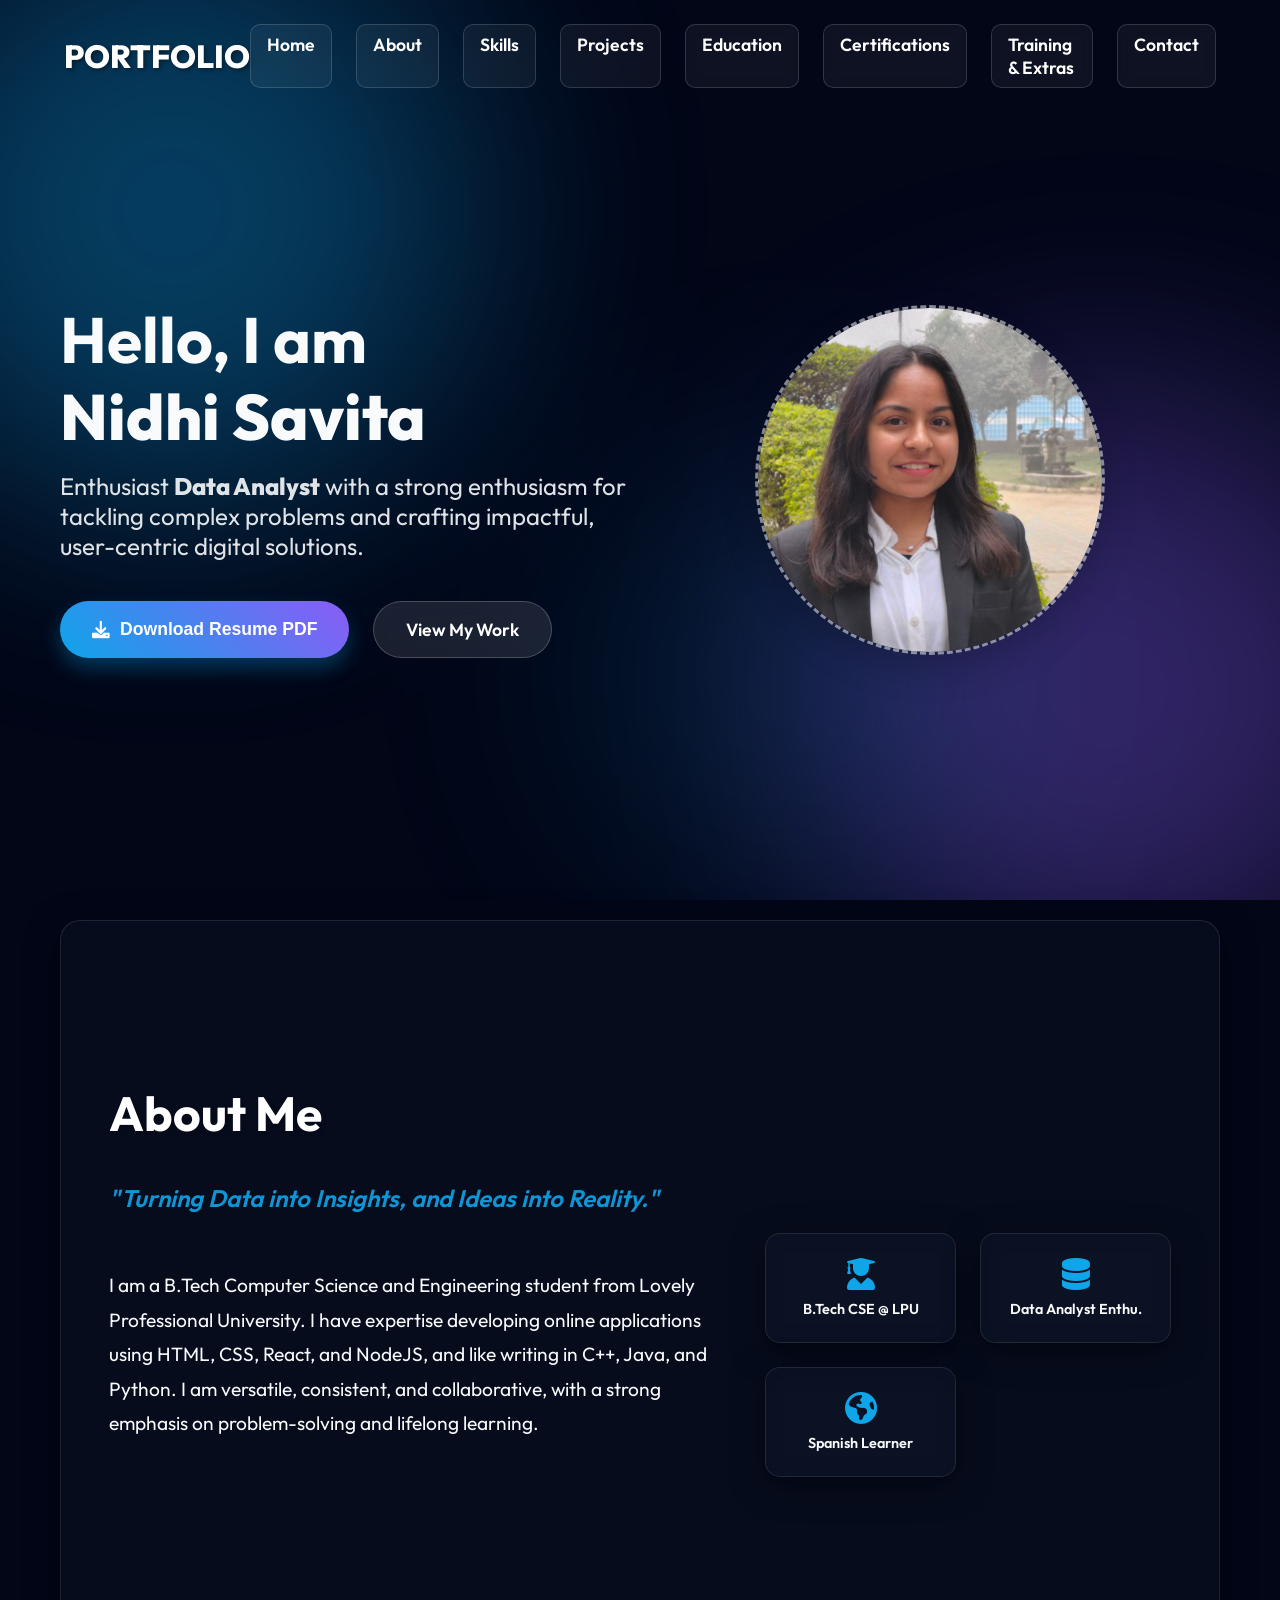
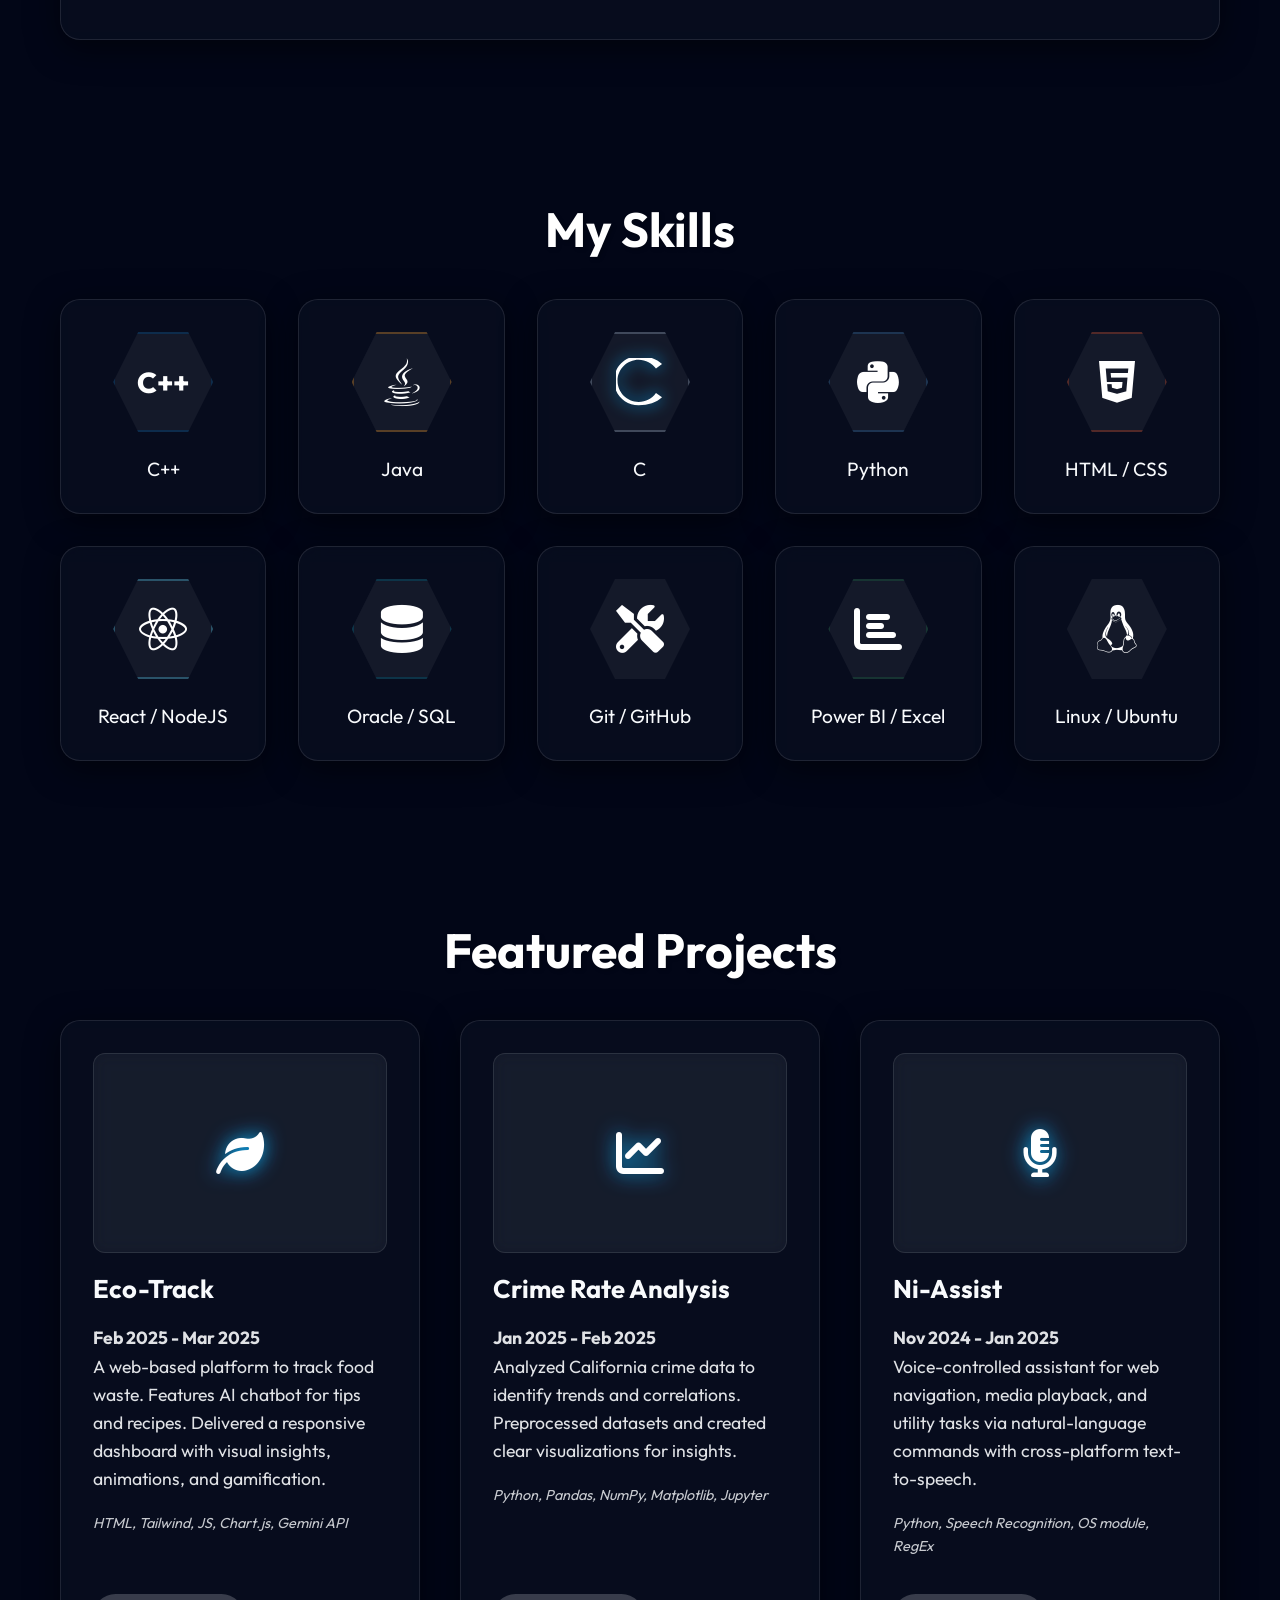
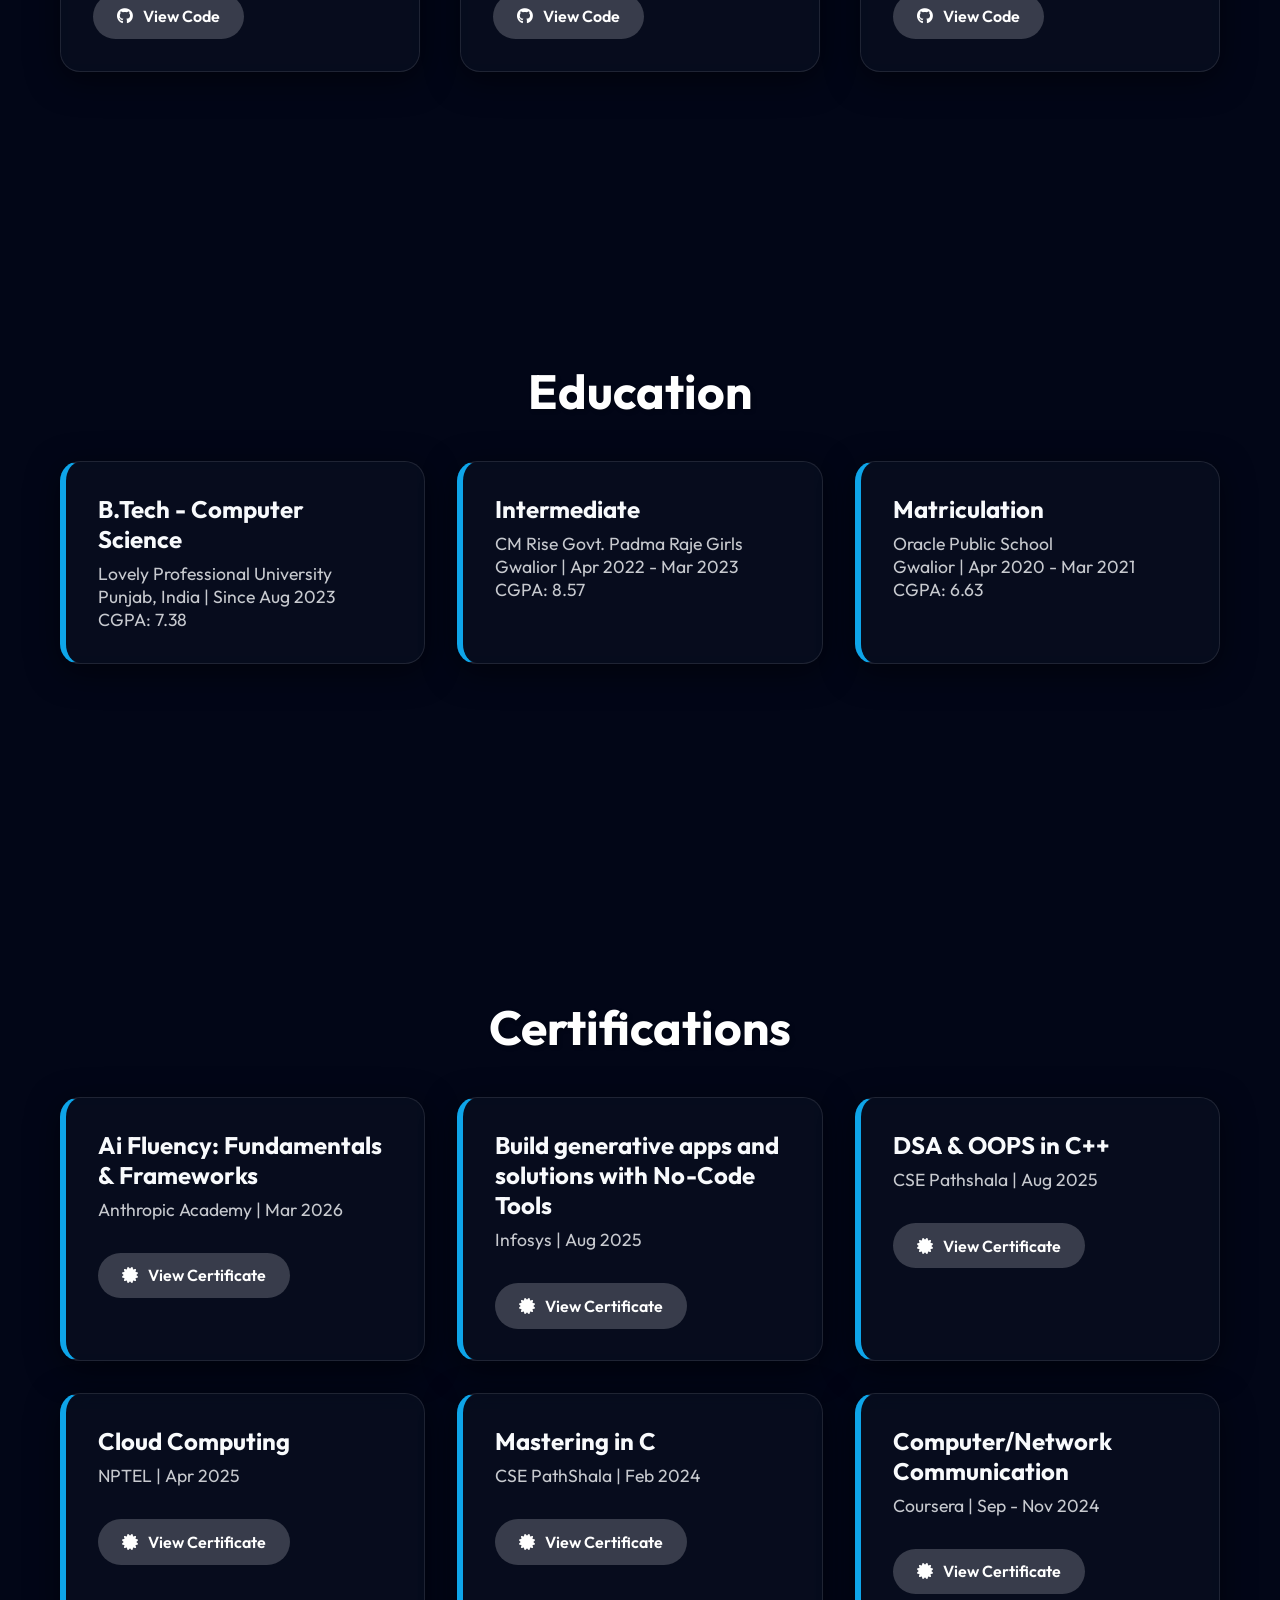
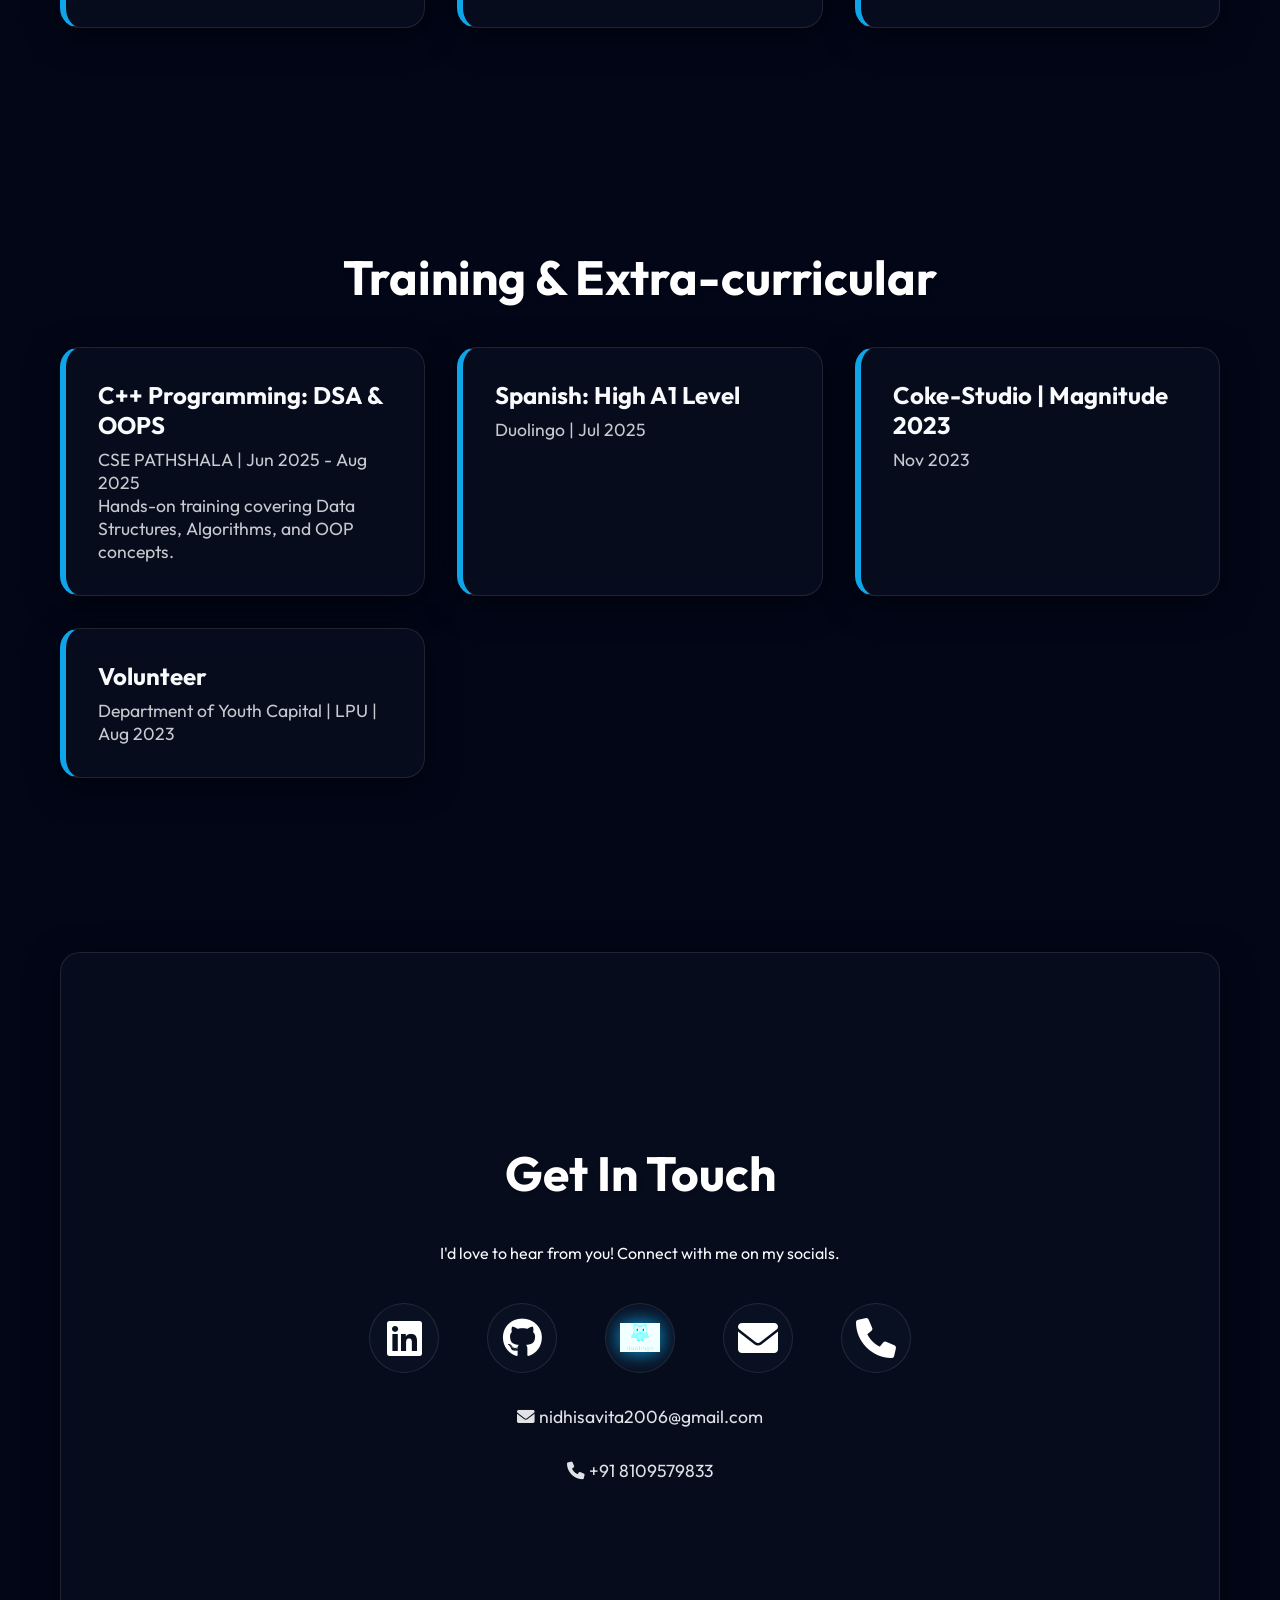
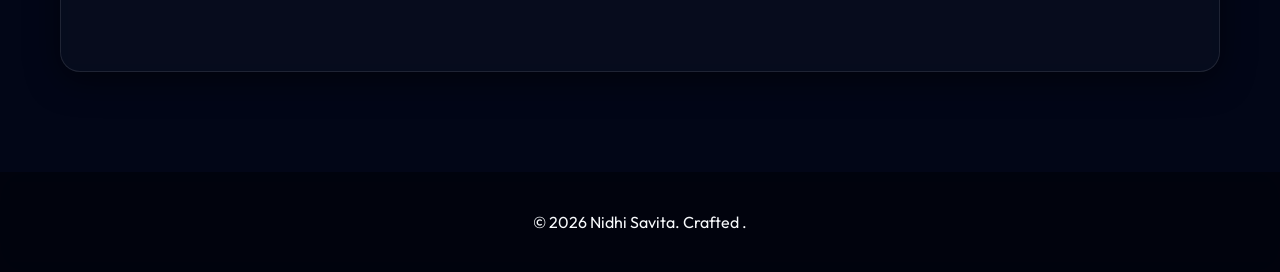
==== commit 8c7f1953: "Final improvements: Unified icon visuals, centered contact section, and added custom themed Duolingo" ====
--- a/index.html
+++ b/index.html
@@ -94,15 +94,14 @@
                 </div>
                 <div class="skill-card glass-panel java">
                     <div class="hexagon-container">
-                        <i class="fab fa-java" style="color: #f89820;"></i>
+                        <i class="fab fa-java"></i>
                     </div>
                     Java
                 </div>
                 <div class="skill-card glass-panel c">
                     <div class="hexagon-container">
-                        <svg viewBox="0 0 128 128"
-                            style="width: 3rem; height: 3rem; filter: drop-shadow(0 0 8px rgba(168, 185, 204, 0.4));">
-                            <path fill="#A8B9CC"
+                        <svg viewBox="0 0 128 128" class="svg-skill-icon">
+                            <path
                                 d="M106.6 93.3c-10.1 14.3-27.1 23.7-46.2 23.7-31.1 0-56.3-25.2-56.3-56.3S29.3 4.4 60.4 4.4c19.1 0 36.1 9.4 46.2 23.7l16.1-12.1C108.3 1.9 85.8-5.3 60.4-5.3 23.9-5.3-5.3 23.9-5.3 60.4S23.9 126.1 60.4 126.1c25.4 0 47.9-7.2 62.3-21.3L106.6 93.3z">
                             </path>
                         </svg>
@@ -111,25 +110,25 @@
                 </div>
                 <div class="skill-card glass-panel python">
                     <div class="hexagon-container">
-                        <i class="fab fa-python" style="color: #3776ab;"></i>
+                        <i class="fab fa-python"></i>
                     </div>
                     Python
                 </div>
                 <div class="skill-card glass-panel html">
                     <div class="hexagon-container">
-                        <i class="fab fa-html5" style="color: #e34f26;"></i>
+                        <i class="fab fa-html5"></i>
                     </div>
                     HTML / CSS
                 </div>
                 <div class="skill-card glass-panel react">
                     <div class="hexagon-container">
-                        <i class="fab fa-react" style="color: #61dbfb;"></i>
+                        <i class="fab fa-react"></i>
                     </div>
                     React / NodeJS
                 </div>
                 <div class="skill-card glass-panel sql">
                     <div class="hexagon-container">
-                        <i class="fas fa-database" style="color: #00758f;"></i>
+                        <i class="fas fa-database"></i>
                     </div>
                     Oracle / SQL
                 </div>
@@ -141,7 +140,7 @@
                 </div>
                 <div class="skill-card glass-panel excel">
                     <div class="hexagon-container">
-                        <i class="fas fa-chart-bar" style="color: #217346;"></i>
+                        <i class="fas fa-chart-bar"></i>
                     </div>
                     Power BI / Excel
                 </div>
@@ -158,8 +157,7 @@
             <h2>Featured Projects</h2>
             <div class="projects-grid" id="projects-container">
                 <div class="project-card glass-panel">
-                    <div class="project-img" style="background: linear-gradient(45deg, #11998e, #38ef7d);"><i
-                            class="fas fa-leaf fa-3x" style="color:white;"></i></div>
+                    <div class="project-img"><i class="fas fa-leaf fa-3x"></i></div>
                     <h3>Eco-Track</h3>
                     <p><strong>Feb 2025 - Mar 2025</strong><br>A web-based platform to track food waste. Features AI
                         chatbot for tips and recipes. Delivered a responsive dashboard with visual insights, animations,
@@ -171,8 +169,7 @@
                     </div>
                 </div>
                 <div class="project-card glass-panel">
-                    <div class="project-img" style="background: linear-gradient(45deg, #8E2DE2, #4A00E0);"><i
-                            class="fas fa-chart-line fa-3x" style="color:white;"></i></div>
+                    <div class="project-img"><i class="fas fa-chart-line fa-3x"></i></div>
                     <h3>Crime Rate Analysis</h3>
                     <p><strong>Jan 2025 - Feb 2025</strong><br>Analyzed California crime data to identify trends and
                         correlations. Preprocessed datasets and created clear visualizations for insights.</p>
@@ -183,8 +180,7 @@
                     </div>
                 </div>
                 <div class="project-card glass-panel">
-                    <div class="project-img" style="background: linear-gradient(45deg, #f12711, #f5af19);"><i
-                            class="fas fa-microphone-alt fa-3x" style="color:white;"></i></div>
+                    <div class="project-img"><i class="fas fa-microphone-alt fa-3x"></i></div>
                     <h3>Ni-Assist</h3>
                     <p><strong>Nov 2024 - Jan 2025</strong><br>Voice-controlled assistant for web navigation, media
                         playback, and utility tasks via natural-language commands with cross-platform text-to-speech.
@@ -261,20 +257,21 @@
         <section id="training-extra" class="fade-in-section">
             <h2>Training & Extra-curricular</h2>
             <div class="cert-list">
+
                 <div class="cert-card glass-panel">
                     <h3>C++ Programming: DSA & OOPS</h3>
                     <p>CSE PATHSHALA | Jun 2025 - Aug 2025<br>Hands-on training covering Data Structures, Algorithms,
                         and OOP concepts.</p>
                 </div>
-
+                <div class="cert-card glass-panel">
+                    <h3>Spanish: High A1 Level</h3>
+                    <p>Duolingo | Jul 2025</p>
+                </div>
                 <div class="cert-card glass-panel">
                     <h3>Coke-Studio | Magnitude 2023</h3>
                     <p>Nov 2023</p>
                 </div>
-                <div class="cert-card glass-panel">
-                    <h3>Latin American Spanish Course</h3>
-                    <p>Udemy | Oct 2023</p>
-                </div>
+
                 <div class="cert-card glass-panel">
                     <h3>Volunteer</h3>
                     <p>Department of Youth Capital | LPU | Aug 2023</p>
@@ -290,6 +287,10 @@
                     title="LinkedIn"><i class="fab fa-linkedin"></i></a>
                 <a href="https://github.com/nidhyyy" target="_blank" class="social-icon" title="GitHub"><i
                         class="fab fa-github"></i></a>
+                <a href="https://www.duolingo.com/profile/Nidhi135?via=share_profile_link" target="_blank"
+                    class="social-icon" title="Duolingo">
+                    <img src="Files/duo.png" alt="Duolingo">
+                </a>
                 <a href="mailto:nidhisavita2006@gmail.com" class="social-icon" title="Email"><i
                         class="fas fa-envelope"></i></a>
                 <a href="tel:+918109579833" class="social-icon" title="Phone"><i class="fas fa-phone"></i></a>
--- a/style.css
+++ b/style.css
@@ -576,14 +576,21 @@
     text-shadow: 0 0 20px var(--accent);
 }
 
-.cpp .hexagon-container { border-color: #00599C; box-shadow: 0 0 15px rgba(0, 89, 156, 0.2); }
-.java .hexagon-container { border-color: #f89820; box-shadow: 0 0 15px rgba(248, 152, 32, 0.2); }
-.c .hexagon-container { border-color: #A8B9CC; box-shadow: 0 0 15px rgba(168, 185, 204, 0.2); }
-.python .hexagon-container { border-color: #3776ab; box-shadow: 0 0 15px rgba(55, 118, 171, 0.2); }
-.html .hexagon-container { border-color: #e34f26; box-shadow: 0 0 15px rgba(227, 79, 38, 0.2); }
-.react .hexagon-container { border-color: #61dbfb; box-shadow: 0 0 15px rgba(97, 219, 251, 0.2); }
-.sql .hexagon-container { border-color: #00758f; box-shadow: 0 0 15px rgba(0, 117, 143, 0.2); }
-.excel .hexagon-container { border-color: #217346; box-shadow: 0 0 15px rgba(33, 115, 70, 0.2); }
+.cpp .hexagon-container { border-color: rgba(0, 89, 156, 0.3); box-shadow: 0 0 15px rgba(0, 89, 156, 0.1); }
+.java .hexagon-container { border-color: rgba(248, 152, 32, 0.3); box-shadow: 0 0 15px rgba(248, 152, 32, 0.1); }
+.c .hexagon-container { border-color: rgba(168, 185, 204, 0.3); box-shadow: 0 0 15px rgba(168, 185, 204, 0.1); }
+.python .hexagon-container { border-color: rgba(55, 118, 171, 0.3); box-shadow: 0 0 15px rgba(55, 118, 171, 0.1); }
+.html .hexagon-container { border-color: rgba(227, 79, 38, 0.3); box-shadow: 0 0 15px rgba(227, 79, 38, 0.1); }
+.react .hexagon-container { border-color: rgba(97, 219, 251, 0.3); box-shadow: 0 0 15px rgba(97, 219, 251, 0.1); }
+.sql .hexagon-container { border-color: rgba(0, 117, 143, 0.3); box-shadow: 0 0 15px rgba(0, 117, 143, 0.1); }
+.excel .hexagon-container { border-color: rgba(33, 115, 70, 0.3); box-shadow: 0 0 15px rgba(33, 115, 70, 0.1); }
+
+.svg-skill-icon {
+    width: 3rem;
+    height: 3rem;
+    fill: #fff;
+    filter: drop-shadow(0 0 8px var(--accent));
+}
 
 .skill-card:hover .hexagon-container {
     background: rgba(255, 255, 255, 0.1);
@@ -611,14 +618,14 @@
 }
 
 
-.skill-card.cpp:hover { box-shadow: 0 10px 30px rgba(0, 118, 206, 0.2); }
-.skill-card.java:hover { box-shadow: 0 10px 30px rgba(248, 152, 32, 0.2); }
-.skill-card.c:hover { box-shadow: 0 10px 30px rgba(168, 185, 204, 0.2); }
-.skill-card.python:hover { box-shadow: 0 10px 30px rgba(55, 118, 171, 0.2); }
-.skill-card.html:hover { box-shadow: 0 10px 30px rgba(227, 79, 38, 0.2); }
-.skill-card.react:hover { box-shadow: 0 10px 30px rgba(97, 219, 251, 0.2); }
-.skill-card.sql:hover { box-shadow: 0 10px 30px rgba(0, 117, 143, 0.2); }
-.skill-card.excel:hover { box-shadow: 0 10px 30px rgba(33, 115, 70, 0.2); }
+.skill-card.cpp:hover { box-shadow: 0 10px 30px rgba(14, 165, 233, 0.3); }
+.skill-card.java:hover { box-shadow: 0 10px 30px rgba(14, 165, 233, 0.3); }
+.skill-card.c:hover { box-shadow: 0 10px 30px rgba(14, 165, 233, 0.3); }
+.skill-card.python:hover { box-shadow: 0 10px 30px rgba(14, 165, 233, 0.3); }
+.skill-card.html:hover { box-shadow: 0 10px 30px rgba(14, 165, 233, 0.3); }
+.skill-card.react:hover { box-shadow: 0 10px 30px rgba(14, 165, 233, 0.3); }
+.skill-card.sql:hover { box-shadow: 0 10px 30px rgba(14, 165, 233, 0.3); }
+.skill-card.excel:hover { box-shadow: 0 10px 30px rgba(14, 165, 233, 0.3); }
 
 /* Certifications */
 .cert-list {
@@ -660,14 +667,27 @@
     gap: 1.2rem;
     transition: transform 0.3s, box-shadow 0.3s;
 }
-
-.project-card:hover {
-    transform: translateY(-10px);
-    box-shadow: 0 15px 35px rgba(0, 0, 0, 0.3);
+.project-img {
+    height: 200px;
+    background: rgba(255, 255, 255, 0.05);
+    border: 1px solid var(--glass-border);
+    border-radius: 12px;
+    display: flex;
+    align-items: center;
+    justify-content: center;
+    overflow: hidden;
+    position: relative;
+    backdrop-filter: blur(8px);
 }
 
 .project-img i {
-    color: var(--text-dark);
+    color: #fff;
+    filter: drop-shadow(0 0 10px var(--accent));
+}
+
+.project-card:hover .project-img i {
+    transform: scale(1.1);
+    filter: drop-shadow(0 0 20px var(--accent));
 }
 
 .project-card h3 {
@@ -688,6 +708,14 @@
 }
 
 /* Contact and Socials */
+#contact {
+    text-align: center;
+}
+
+#contact {
+    text-align: center;
+}
+
 .socials {
     display: flex;
     justify-content: center;
@@ -712,6 +740,19 @@
     overflow: hidden;
 }
 
+.social-icon img {
+    width: 60%;
+    height: 60%;
+    object-fit: contain;
+    filter: grayscale(1) brightness(1.2) sepia(1) hue-rotate(160deg) saturate(4) contrast(1.1) drop-shadow(0 0 10px var(--accent));
+    z-index: 2;
+    transition: filter 0.3s ease;
+}
+
+.social-icon:hover img {
+    filter: grayscale(0) brightness(1) drop-shadow(0 0 15px var(--accent));
+}
+
 .social-icon::before {
     content: '';
     position: absolute;
@@ -808,13 +849,18 @@
         border-right: 1px solid var(--glass-border);
     }
 
-    .contact-info-container {
-        flex: 1;
-        display: flex;
-        flex-direction: column;
-        justify-content: center;
-        align-items: center;
-    }
+.contact-info {
+    margin-top: 2rem;
+    display: flex;
+    flex-direction: column;
+    align-items: center;
+    gap: 1rem;
+}
+
+.contact-info p {
+    font-size: 1.1rem;
+    opacity: 0.9;
+}
 }
 
 /* Contact Form Styling */
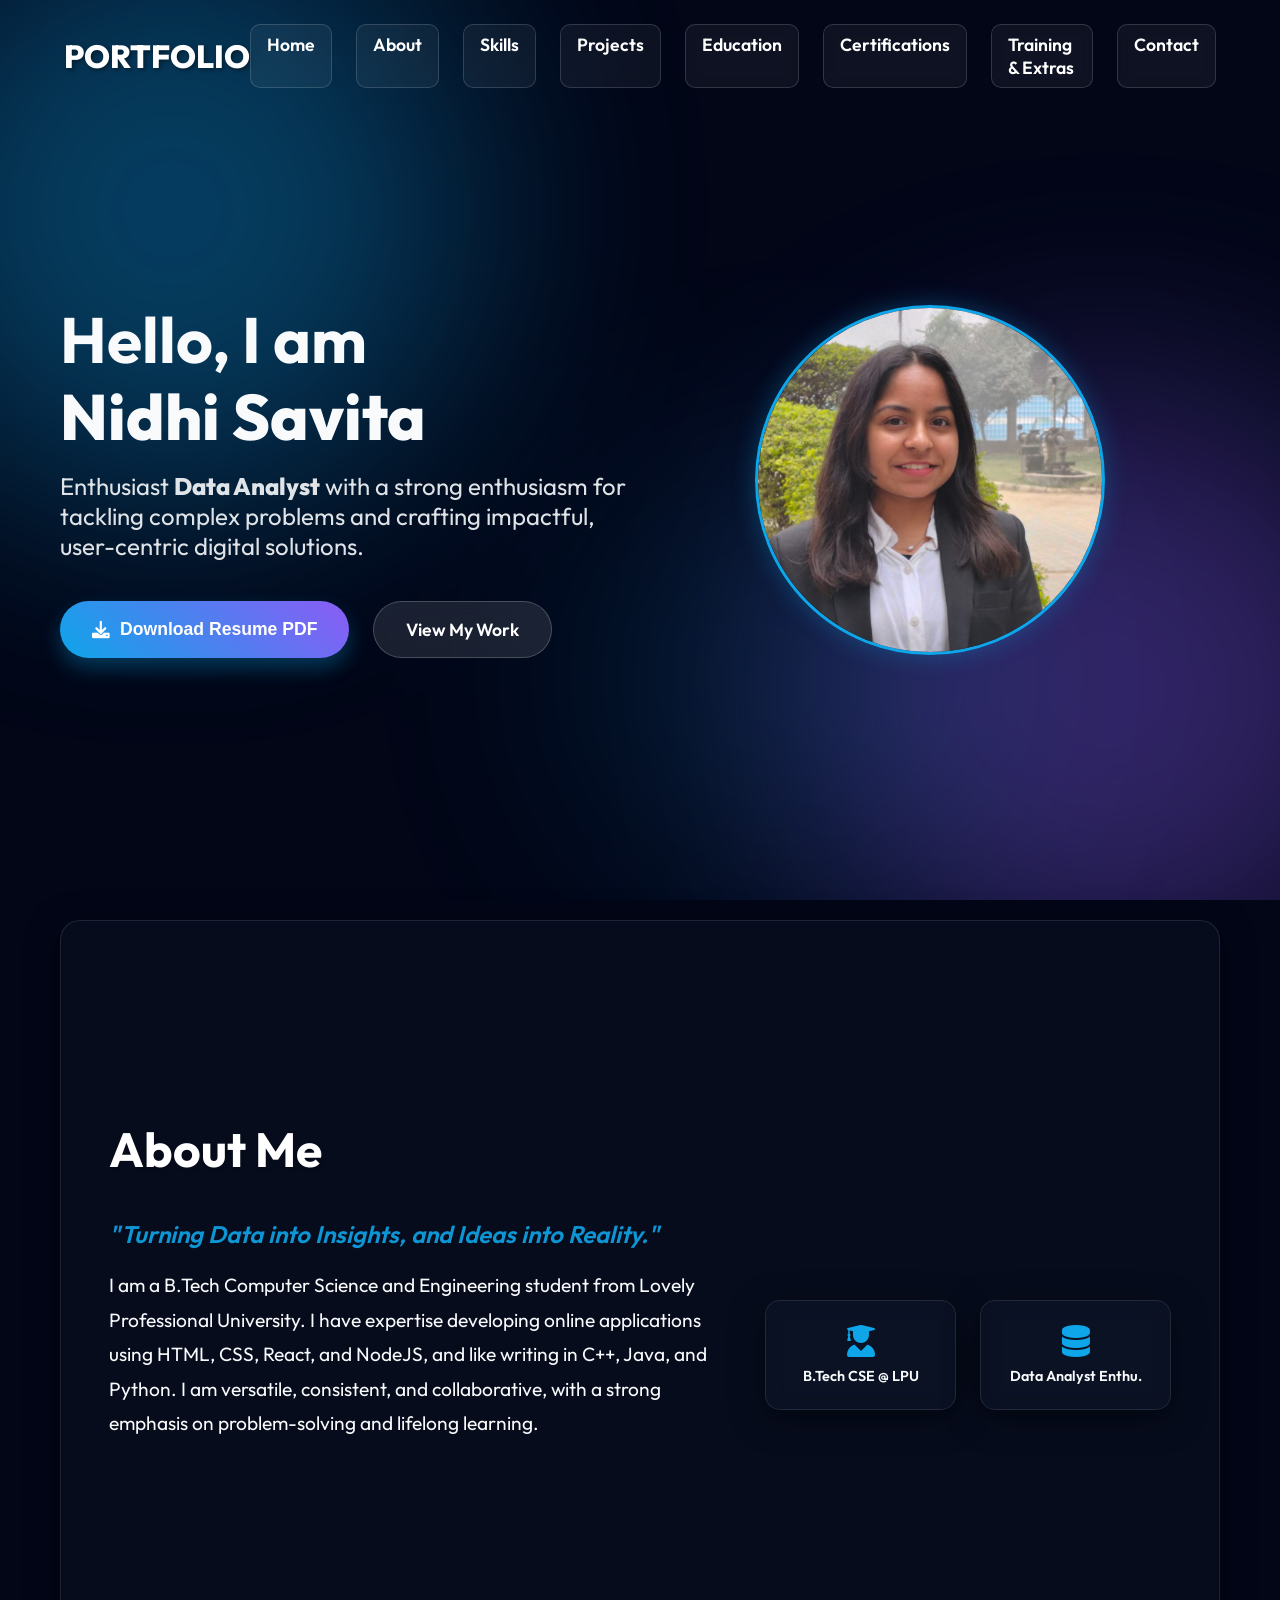
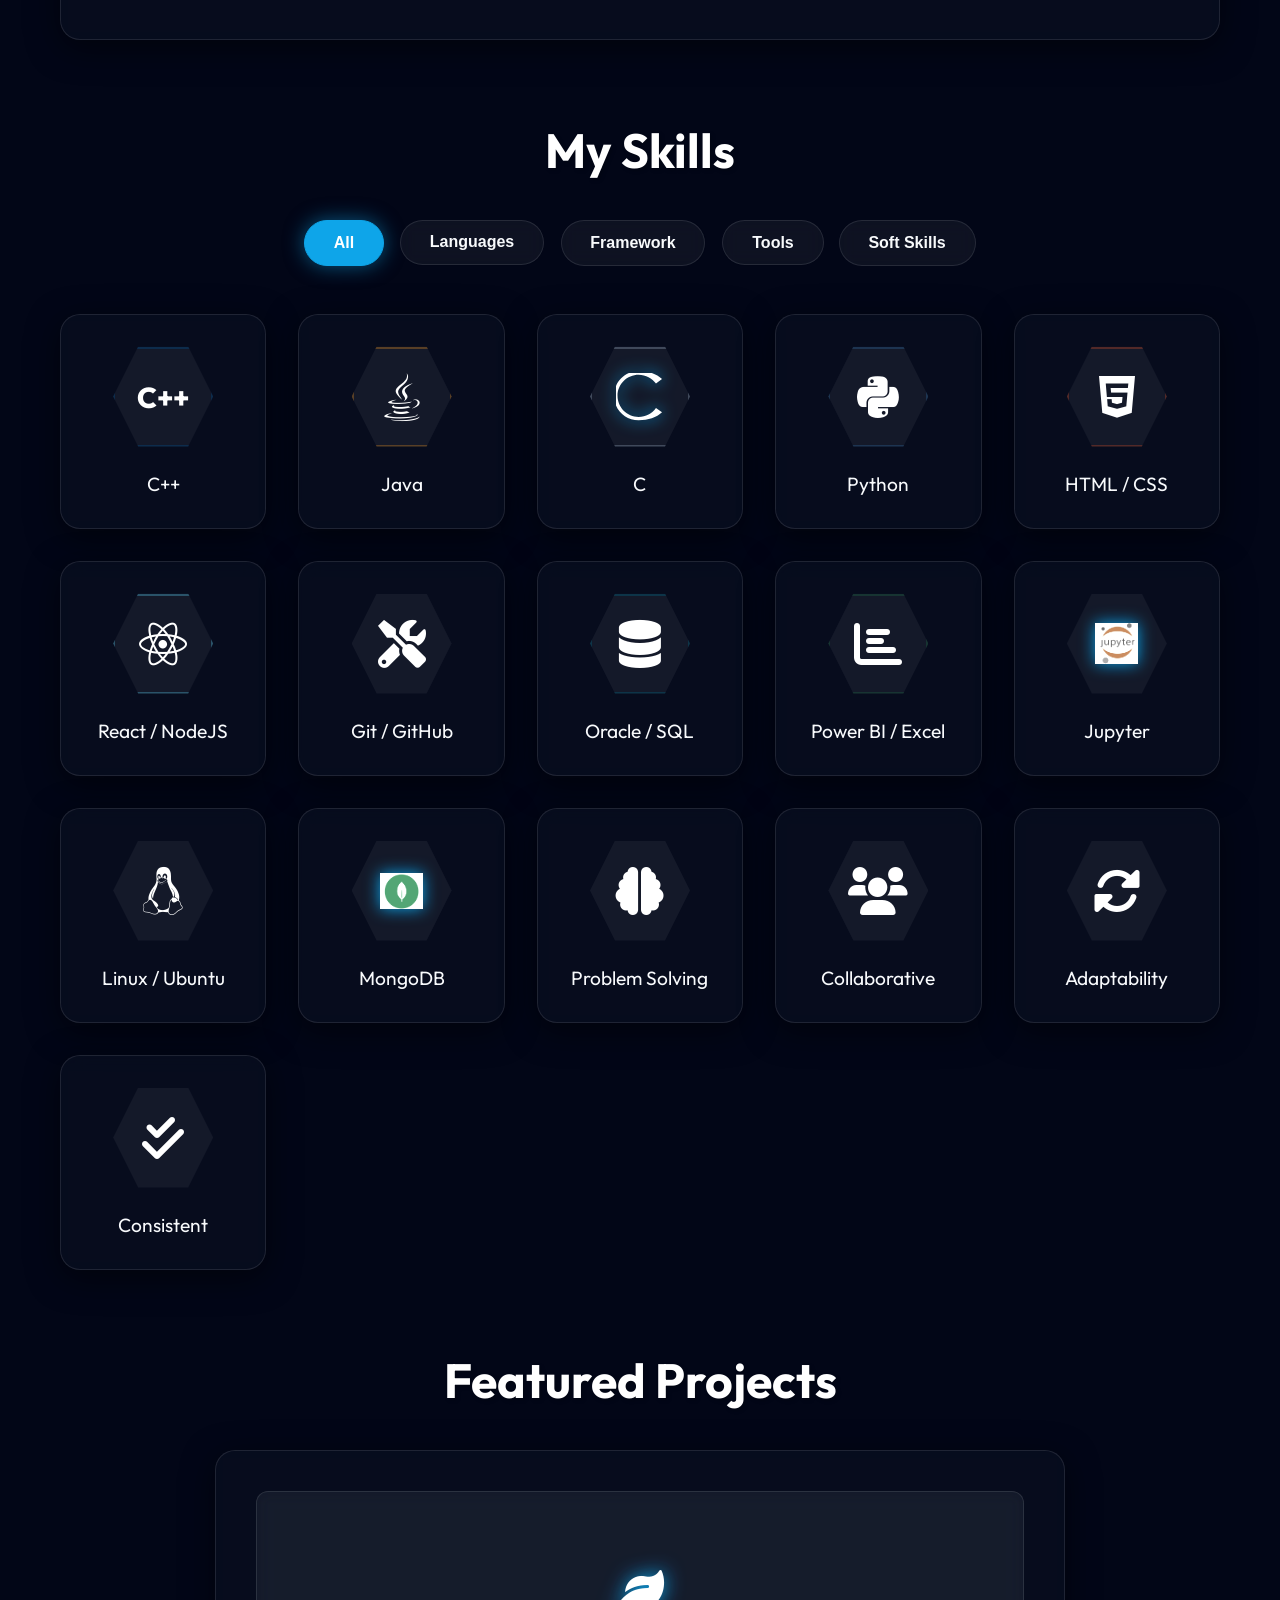
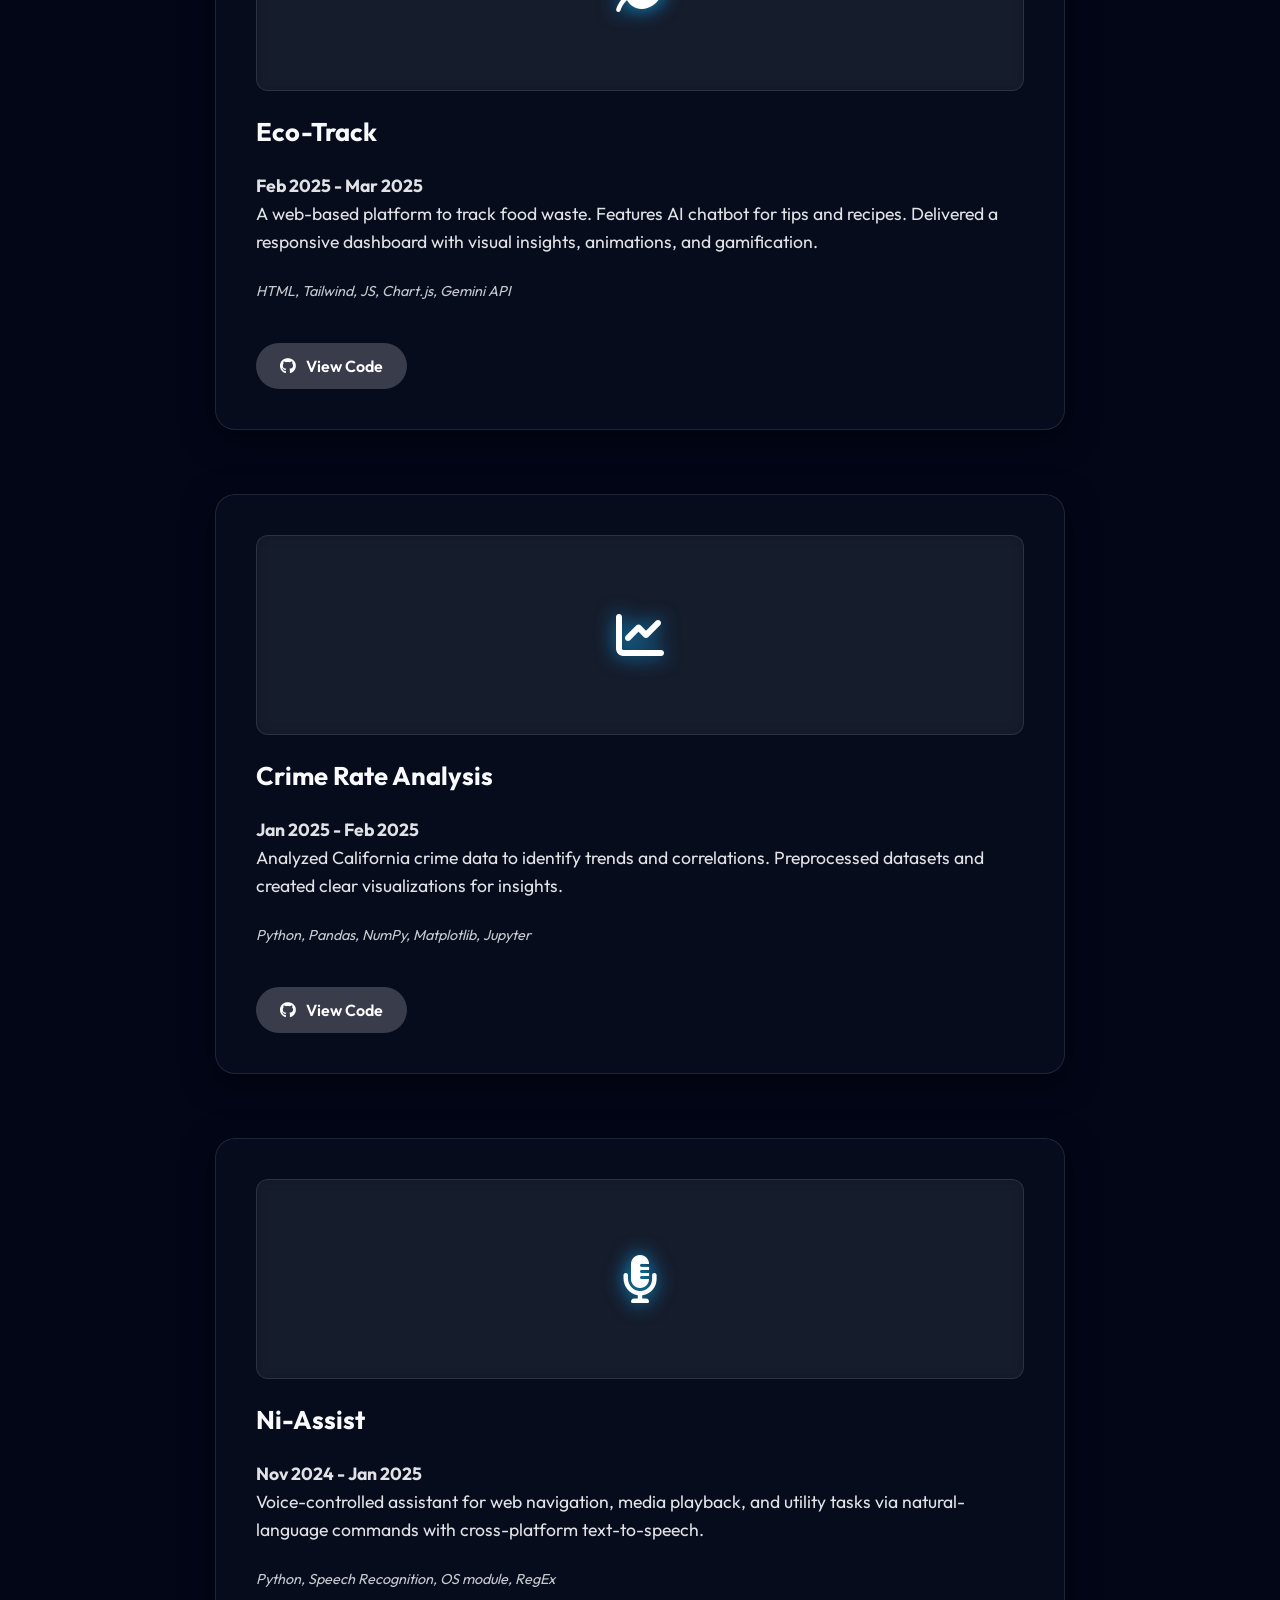
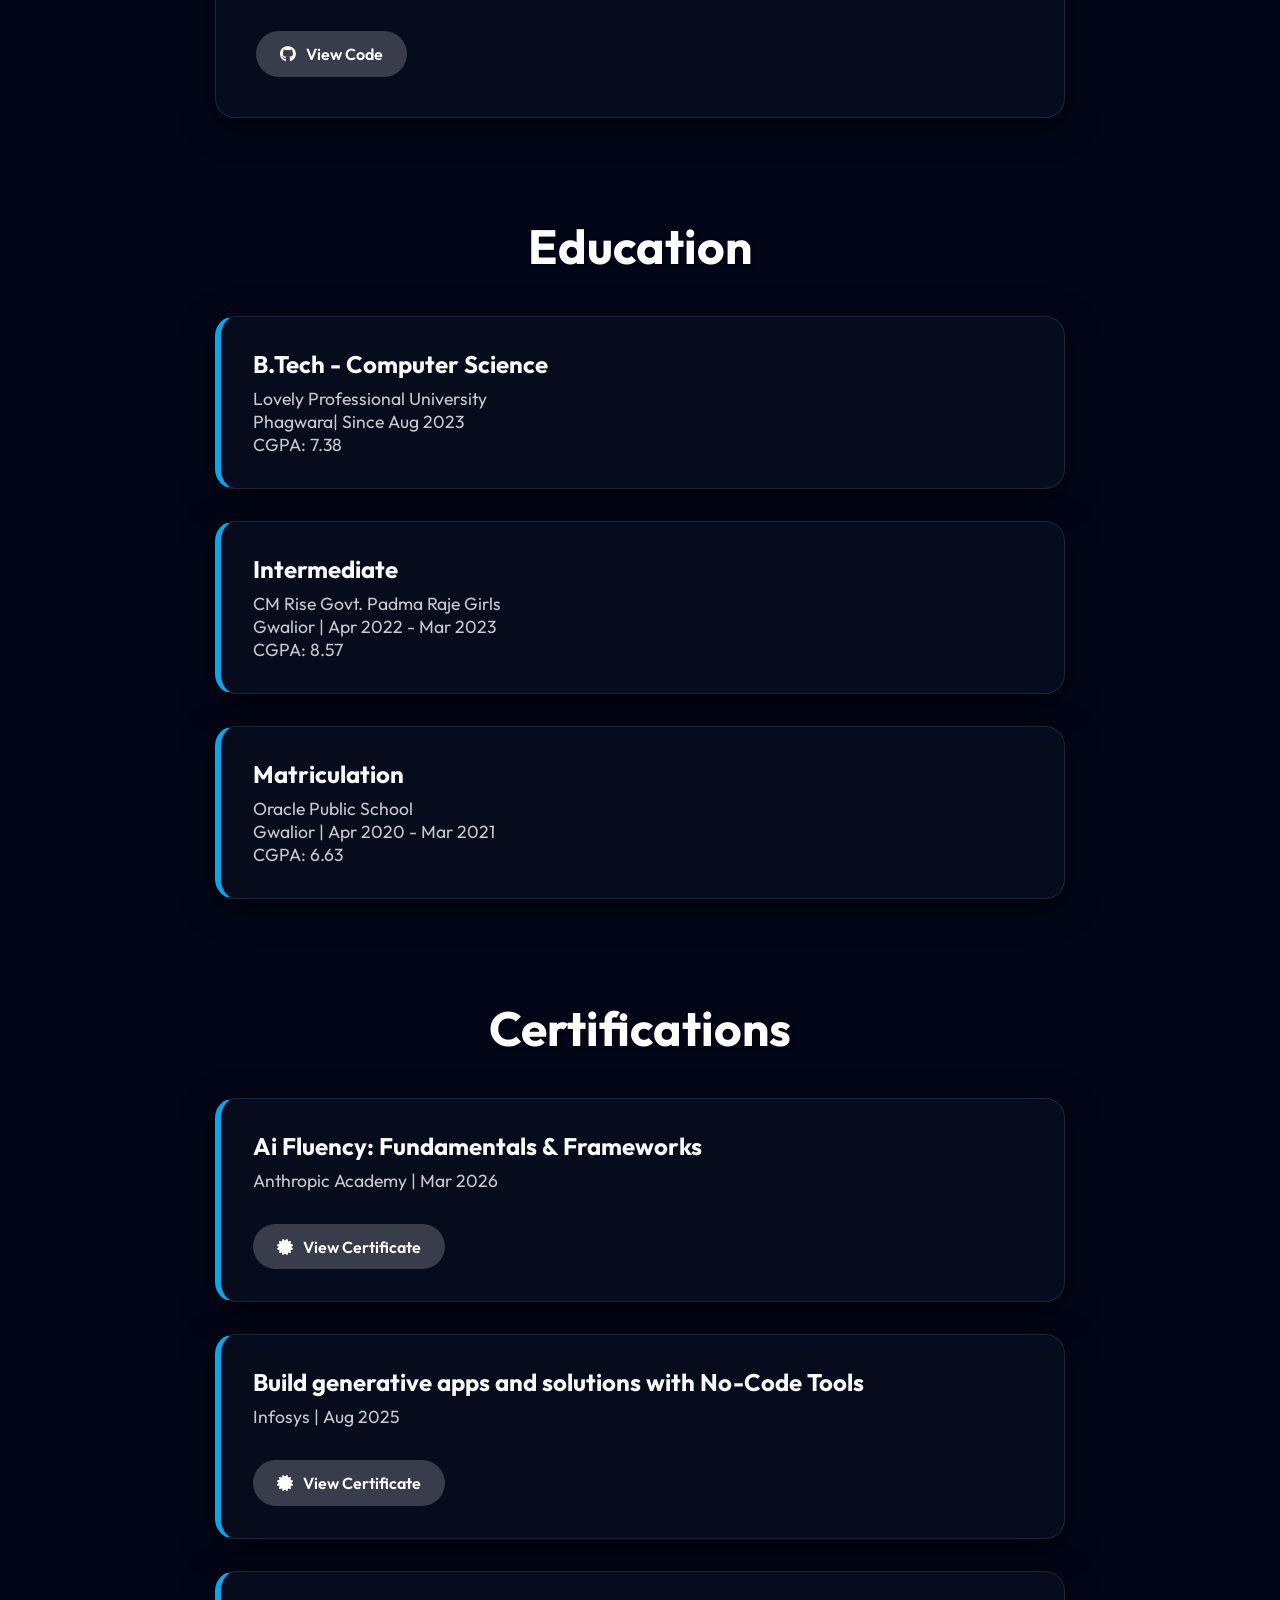
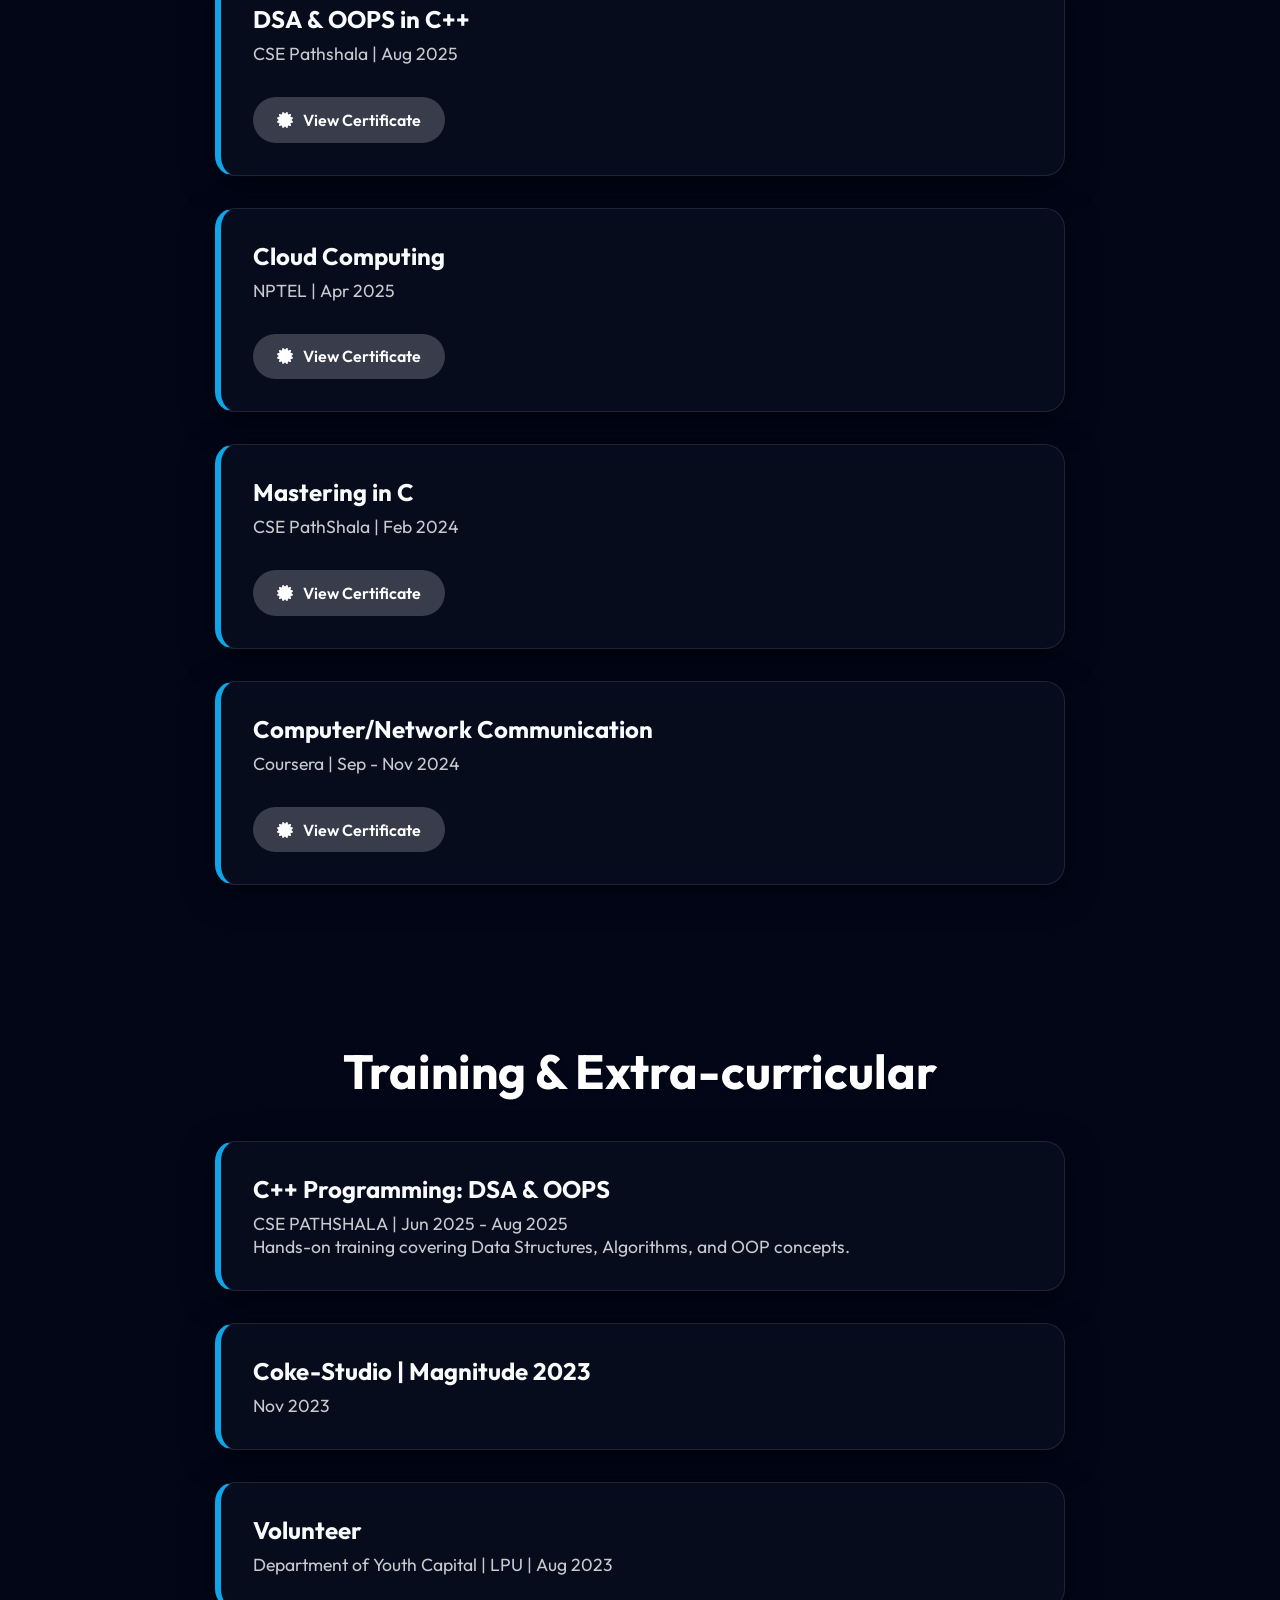
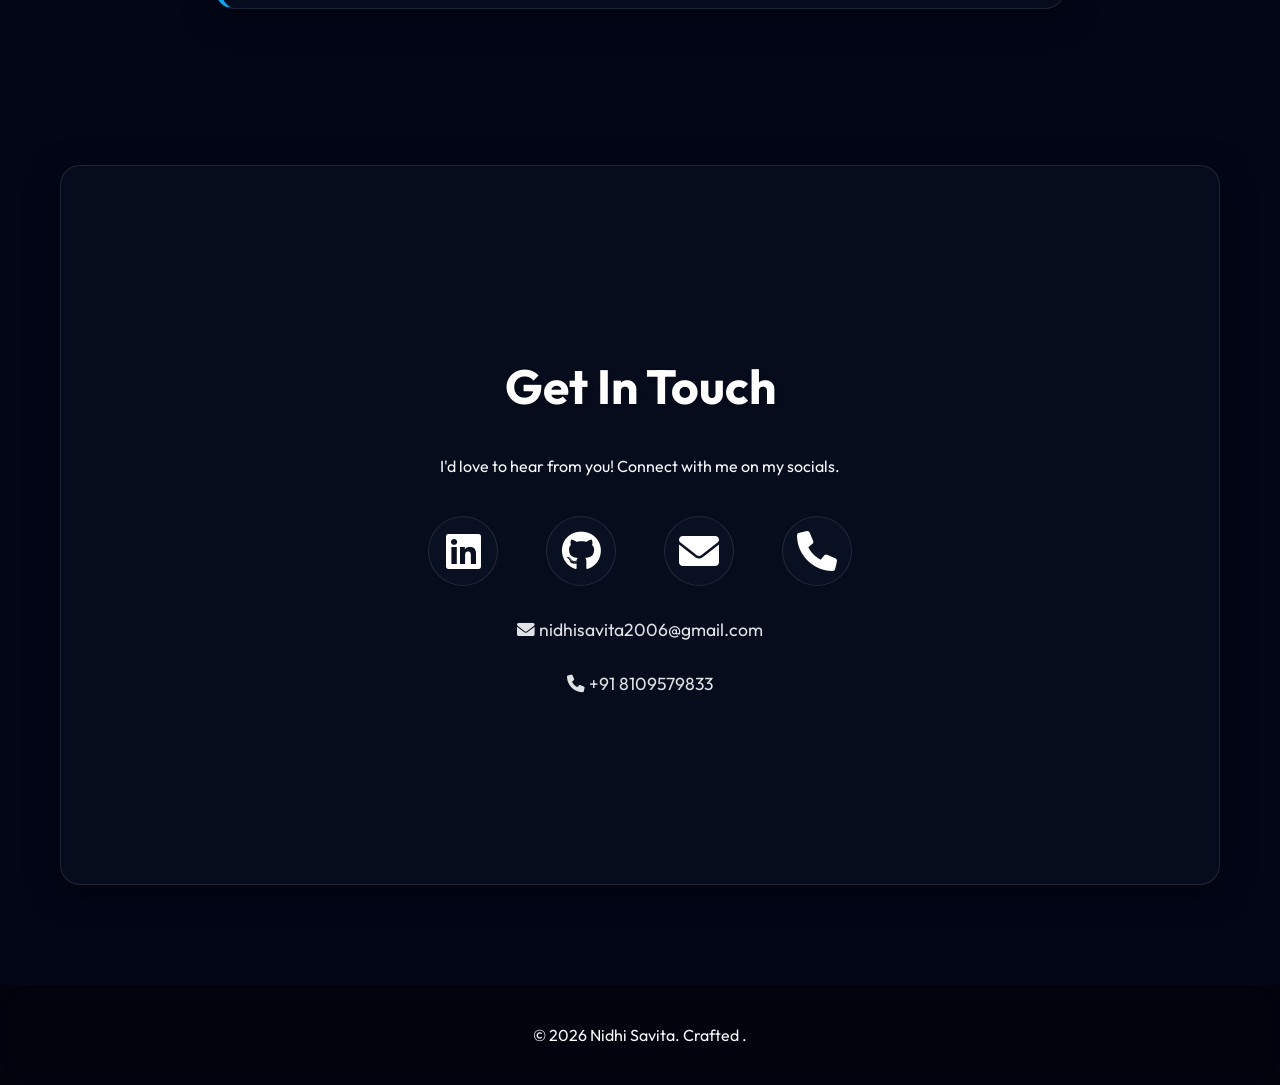
==== commit d1cf604e: "Final education layout and certificate link fixes" ====
--- a/index.html
+++ b/index.html
@@ -75,30 +75,37 @@
                         <i class="fas fa-database"></i>
                         <span>Data Analyst Enthu.</span>
                     </div>
-                    <div class="info-badge glass-panel">
-                        <i class="fas fa-globe-americas"></i>
-                        <span>Spanish Learner</span>
-                    </div>
+
                 </div>
             </div>
         </section>
 
         <section id="skills" class="fade-in-section">
             <h2>My Skills</h2>
+
+            <div class="skill-filters">
+                <button class="filter-btn active" data-filter="all">All</button>
+                <button class="filter-btn" data-filter="languages">Languages</button>
+                <button class="filter-btn" data-filter="framework">Framework</button>
+                <button class="filter-btn" data-filter="tools">Tools</button>
+                <button class="filter-btn" data-filter="soft-skills">Soft Skills</button>
+            </div>
+
             <div class="skills-grid" id="skills-container">
-                <div class="skill-card glass-panel cpp">
+                <!-- Languages -->
+                <div class="skill-card glass-panel cpp" data-category="languages">
                     <div class="hexagon-container">
                         <span class="hexagon-text highlight">C++</span>
                     </div>
                     C++
                 </div>
-                <div class="skill-card glass-panel java">
+                <div class="skill-card glass-panel java" data-category="languages">
                     <div class="hexagon-container">
                         <i class="fab fa-java"></i>
                     </div>
                     Java
                 </div>
-                <div class="skill-card glass-panel c">
+                <div class="skill-card glass-panel c" data-category="languages">
                     <div class="hexagon-container">
                         <svg viewBox="0 0 128 128" class="svg-skill-icon">
                             <path
@@ -108,47 +115,89 @@
                     </div>
                     C
                 </div>
-                <div class="skill-card glass-panel python">
+                <div class="skill-card glass-panel python" data-category="languages">
                     <div class="hexagon-container">
                         <i class="fab fa-python"></i>
                     </div>
                     Python
                 </div>
-                <div class="skill-card glass-panel html">
+
+                <!-- Framework -->
+                <div class="skill-card glass-panel html" data-category="framework">
                     <div class="hexagon-container">
                         <i class="fab fa-html5"></i>
                     </div>
                     HTML / CSS
                 </div>
-                <div class="skill-card glass-panel react">
+                <div class="skill-card glass-panel react" data-category="framework">
                     <div class="hexagon-container">
                         <i class="fab fa-react"></i>
                     </div>
                     React / NodeJS
                 </div>
-                <div class="skill-card glass-panel sql">
+
+                <!-- Tools -->
+                <div class="skill-card glass-panel" data-category="tools">
+                    <div class="hexagon-container">
+                        <i class="fas fa-tools"></i>
+                    </div>
+                    Git / GitHub
+                </div>
+                <div class="skill-card glass-panel sql" data-category="tools">
                     <div class="hexagon-container">
                         <i class="fas fa-database"></i>
                     </div>
                     Oracle / SQL
                 </div>
-                <div class="skill-card glass-panel">
-                    <div class="hexagon-container">
-                        <i class="fas fa-tools"></i>
-                    </div>
-                    Git / GitHub
-                </div>
-                <div class="skill-card glass-panel excel">
+                <div class="skill-card glass-panel excel" data-category="tools">
                     <div class="hexagon-container">
                         <i class="fas fa-chart-bar"></i>
                     </div>
                     Power BI / Excel
                 </div>
-                <div class="skill-card glass-panel">
+                <div class="skill-card glass-panel" data-category="tools">
+                    <div class="hexagon-container">
+                        <img src="Files/jupyter.png" alt="Jupyter">
+                    </div>
+                    Jupyter
+                </div>
+                <div class="skill-card glass-panel" data-category="tools">
                     <div class="hexagon-container">
                         <i class="fab fa-linux"></i>
                     </div>
                     Linux / Ubuntu
+                </div>
+                <div class="skill-card glass-panel" data-category="tools">
+                    <div class="hexagon-container">
+                        <img src="Files/mongodb.png" alt="MongoDB">
+                    </div>
+                    MongoDB
+                </div>
+
+                <!-- Soft Skills -->
+                <div class="skill-card glass-panel" data-category="soft-skills">
+                    <div class="hexagon-container">
+                        <i class="fas fa-brain"></i>
+                    </div>
+                    Problem Solving
+                </div>
+                <div class="skill-card glass-panel" data-category="soft-skills">
+                    <div class="hexagon-container">
+                        <i class="fas fa-users"></i>
+                    </div>
+                    Collaborative
+                </div>
+                <div class="skill-card glass-panel" data-category="soft-skills">
+                    <div class="hexagon-container">
+                        <i class="fas fa-sync-alt"></i>
+                    </div>
+                    Adaptability
+                </div>
+                <div class="skill-card glass-panel" data-category="soft-skills">
+                    <div class="hexagon-container">
+                        <i class="fas fa-check-double"></i>
+                    </div>
+                    Consistent
                 </div>
             </div>
         </section>
@@ -199,7 +248,7 @@
             <div class="cert-list" id="education-container">
                 <div class="cert-card glass-panel">
                     <h3>B.Tech - Computer Science</h3>
-                    <p>Lovely Professional University<br>Punjab, India | Since Aug 2023<br>CGPA: 7.38</p>
+                    <p>Lovely Professional University<br>Phagwara| Since Aug 2023<br>CGPA: 7.38</p>
                 </div>
                 <div class="cert-card glass-panel">
                     <h3>Intermediate</h3>
@@ -248,8 +297,8 @@
                 <div class="cert-card glass-panel">
                     <h3>Computer/Network Communication</h3>
                     <p> Coursera | Sep - Nov 2024</p>
-                    <a href="certificates/TCP_IP_Certificate.pdf" target="_blank"
-                        class="btn small-btn github-btn mt-top"><i class="fas fa-certificate"></i> View Certificate</a>
+                    <a href="Files/TCP_IP_Certificate.pdf" target="_blank" class="btn small-btn github-btn mt-top"><i
+                            class="fas fa-certificate"></i> View Certificate</a>
                 </div>
             </div>
         </section>
@@ -263,10 +312,7 @@
                     <p>CSE PATHSHALA | Jun 2025 - Aug 2025<br>Hands-on training covering Data Structures, Algorithms,
                         and OOP concepts.</p>
                 </div>
-                <div class="cert-card glass-panel">
-                    <h3>Spanish: High A1 Level</h3>
-                    <p>Duolingo | Jul 2025</p>
-                </div>
+
                 <div class="cert-card glass-panel">
                     <h3>Coke-Studio | Magnitude 2023</h3>
                     <p>Nov 2023</p>
@@ -287,10 +333,6 @@
                     title="LinkedIn"><i class="fab fa-linkedin"></i></a>
                 <a href="https://github.com/nidhyyy" target="_blank" class="social-icon" title="GitHub"><i
                         class="fab fa-github"></i></a>
-                <a href="https://www.duolingo.com/profile/Nidhi135?via=share_profile_link" target="_blank"
-                    class="social-icon" title="Duolingo">
-                    <img src="Files/duo.png" alt="Duolingo">
-                </a>
                 <a href="mailto:nidhisavita2006@gmail.com" class="social-icon" title="Email"><i
                         class="fas fa-envelope"></i></a>
                 <a href="tel:+918109579833" class="social-icon" title="Phone"><i class="fas fa-phone"></i></a>
--- a/style.css
+++ b/style.css
@@ -22,7 +22,8 @@
 body {
     font-family: var(--body-font);
     color: var(--text-light);
-    background: #020617; /* Very deep dark base */
+    background: #020617;
+    /* Very deep dark base */
     min-height: 100vh;
     overflow-x: hidden;
     position: relative;
@@ -74,7 +75,8 @@
 .blob-2 {
     bottom: -10%;
     right: -10%;
-    background: var(--accent-purple); /* Reverted */
+    background: var(--accent-purple);
+    /* Reverted */
     animation-duration: 25s;
     animation-delay: -5s;
 }
@@ -124,15 +126,20 @@
     position: absolute;
     width: 100%;
     height: 100%;
-    background-image: 
+    background-image:
         radial-gradient(circle at 2px 2px, rgba(255, 255, 255, 0.05) 1px, transparent 0);
     background-size: 40px 40px;
     animation: slowScroll 120s linear infinite;
 }
 
 @keyframes slowScroll {
-    from { background-position: 0 0; }
-    to { background-position: 0 1000px; }
+    from {
+        background-position: 0 0;
+    }
+
+    to {
+        background-position: 0 1000px;
+    }
 }
 
 
@@ -140,12 +147,15 @@
     0% {
         transform: translate(0, 0) scale(1) rotate(0deg);
     }
+
     33% {
         transform: translate(80px, 120px) scale(1.1) rotate(15deg);
     }
+
     66% {
         transform: translate(-120px, 80px) scale(0.9) rotate(-15deg);
     }
+
     100% {
         transform: translate(0, 0) scale(1) rotate(0deg);
     }
@@ -405,7 +415,7 @@
     width: 350px;
     height: 350px;
     background: var(--glass-bg);
-    border: 3px dashed rgba(255, 255, 255, 0.5);
+    border: 3px solid var(--accent);
     border-radius: 50%;
     display: flex;
     align-items: center;
@@ -414,14 +424,20 @@
     backdrop-filter: blur(10px);
     overflow: hidden;
     position: relative;
-    box-shadow: 0 15px 35px rgba(0, 0, 0, 0.2);
+    box-shadow: 0 0 25px rgba(14, 165, 233, 0.3);
+    transition: all 0.5s ease;
+}
+
+.image-placeholder:hover {
+    box-shadow: 0 0 45px rgba(14, 165, 233, 0.6);
+    transform: scale(1.02);
 }
 
 .image-placeholder img {
     width: 100%;
     height: 100%;
     object-fit: cover;
-    display: none;
+    display: block;
 }
 
 @keyframes floating {
@@ -512,10 +528,51 @@
     .about-grid {
         grid-template-columns: 1fr;
     }
-    
+
     .about-badges {
         grid-template-columns: 1fr 1fr;
     }
+}
+
+
+/* Skill Filters */
+.skill-filters {
+    display: flex;
+    justify-content: center;
+    flex-wrap: wrap;
+    gap: 1rem;
+    margin-bottom: 3rem;
+}
+
+.filter-btn {
+    padding: 0.8rem 1.8rem;
+    background: rgba(255, 255, 255, 0.05);
+    border: 1px solid var(--glass-border);
+    border-radius: 30px;
+    color: var(--text-light);
+    font-size: 1rem;
+    font-weight: 600;
+    cursor: pointer;
+    transition: all 0.3s cubic-bezier(0.175, 0.885, 0.32, 1.275);
+    backdrop-filter: blur(8px);
+}
+
+.filter-btn:hover {
+    background: rgba(255, 255, 255, 0.15);
+    transform: translateY(-3px);
+    border-color: var(--accent);
+    box-shadow: 0 5px 15px rgba(14, 165, 233, 0.3);
+}
+
+.filter-btn.active {
+    background: var(--accent);
+    color: #fff;
+    border-color: var(--accent);
+    box-shadow: 0 0 20px rgba(14, 165, 233, 0.5);
+}
+
+.skill-card.hidden {
+    display: none;
 }
 
 
@@ -563,6 +620,20 @@
     border: 2px solid transparent;
 }
 
+.hexagon-container img {
+    width: 45%;
+    height: 45%;
+    object-fit: contain;
+    filter: brightness(1.1) grayscale(0.5) drop-shadow(0 0 8px var(--accent));
+    transition: all 0.3s ease;
+    z-index: 2;
+}
+
+.skill-card:hover .hexagon-container img {
+    filter: brightness(1) grayscale(0) drop-shadow(0 0 12px var(--accent));
+    transform: scale(1.15);
+}
+
 
 
 .skill-card i {
@@ -576,14 +647,45 @@
     text-shadow: 0 0 20px var(--accent);
 }
 
-.cpp .hexagon-container { border-color: rgba(0, 89, 156, 0.3); box-shadow: 0 0 15px rgba(0, 89, 156, 0.1); }
-.java .hexagon-container { border-color: rgba(248, 152, 32, 0.3); box-shadow: 0 0 15px rgba(248, 152, 32, 0.1); }
-.c .hexagon-container { border-color: rgba(168, 185, 204, 0.3); box-shadow: 0 0 15px rgba(168, 185, 204, 0.1); }
-.python .hexagon-container { border-color: rgba(55, 118, 171, 0.3); box-shadow: 0 0 15px rgba(55, 118, 171, 0.1); }
-.html .hexagon-container { border-color: rgba(227, 79, 38, 0.3); box-shadow: 0 0 15px rgba(227, 79, 38, 0.1); }
-.react .hexagon-container { border-color: rgba(97, 219, 251, 0.3); box-shadow: 0 0 15px rgba(97, 219, 251, 0.1); }
-.sql .hexagon-container { border-color: rgba(0, 117, 143, 0.3); box-shadow: 0 0 15px rgba(0, 117, 143, 0.1); }
-.excel .hexagon-container { border-color: rgba(33, 115, 70, 0.3); box-shadow: 0 0 15px rgba(33, 115, 70, 0.1); }
+.cpp .hexagon-container {
+    border-color: rgba(0, 89, 156, 0.3);
+    box-shadow: 0 0 15px rgba(0, 89, 156, 0.1);
+}
+
+.java .hexagon-container {
+    border-color: rgba(248, 152, 32, 0.3);
+    box-shadow: 0 0 15px rgba(248, 152, 32, 0.1);
+}
+
+.c .hexagon-container {
+    border-color: rgba(168, 185, 204, 0.3);
+    box-shadow: 0 0 15px rgba(168, 185, 204, 0.1);
+}
+
+.python .hexagon-container {
+    border-color: rgba(55, 118, 171, 0.3);
+    box-shadow: 0 0 15px rgba(55, 118, 171, 0.1);
+}
+
+.html .hexagon-container {
+    border-color: rgba(227, 79, 38, 0.3);
+    box-shadow: 0 0 15px rgba(227, 79, 38, 0.1);
+}
+
+.react .hexagon-container {
+    border-color: rgba(97, 219, 251, 0.3);
+    box-shadow: 0 0 15px rgba(97, 219, 251, 0.1);
+}
+
+.sql .hexagon-container {
+    border-color: rgba(0, 117, 143, 0.3);
+    box-shadow: 0 0 15px rgba(0, 117, 143, 0.1);
+}
+
+.excel .hexagon-container {
+    border-color: rgba(33, 115, 70, 0.3);
+    box-shadow: 0 0 15px rgba(33, 115, 70, 0.1);
+}
 
 .svg-skill-icon {
     width: 3rem;
@@ -613,28 +715,60 @@
 }
 
 @keyframes gearSpin {
-    from { transform: rotate(0deg); }
-    to { transform: rotate(360deg); }
-}
-
-
-.skill-card.cpp:hover { box-shadow: 0 10px 30px rgba(14, 165, 233, 0.3); }
-.skill-card.java:hover { box-shadow: 0 10px 30px rgba(14, 165, 233, 0.3); }
-.skill-card.c:hover { box-shadow: 0 10px 30px rgba(14, 165, 233, 0.3); }
-.skill-card.python:hover { box-shadow: 0 10px 30px rgba(14, 165, 233, 0.3); }
-.skill-card.html:hover { box-shadow: 0 10px 30px rgba(14, 165, 233, 0.3); }
-.skill-card.react:hover { box-shadow: 0 10px 30px rgba(14, 165, 233, 0.3); }
-.skill-card.sql:hover { box-shadow: 0 10px 30px rgba(14, 165, 233, 0.3); }
-.skill-card.excel:hover { box-shadow: 0 10px 30px rgba(14, 165, 233, 0.3); }
+    from {
+        transform: rotate(0deg);
+    }
+
+    to {
+        transform: rotate(360deg);
+    }
+}
+
+
+.skill-card.cpp:hover {
+    box-shadow: 0 10px 30px rgba(14, 165, 233, 0.3);
+}
+
+.skill-card.java:hover {
+    box-shadow: 0 10px 30px rgba(14, 165, 233, 0.3);
+}
+
+.skill-card.c:hover {
+    box-shadow: 0 10px 30px rgba(14, 165, 233, 0.3);
+}
+
+.skill-card.python:hover {
+    box-shadow: 0 10px 30px rgba(14, 165, 233, 0.3);
+}
+
+.skill-card.html:hover {
+    box-shadow: 0 10px 30px rgba(14, 165, 233, 0.3);
+}
+
+.skill-card.react:hover {
+    box-shadow: 0 10px 30px rgba(14, 165, 233, 0.3);
+}
+
+.skill-card.sql:hover {
+    box-shadow: 0 10px 30px rgba(14, 165, 233, 0.3);
+}
+
+.skill-card.excel:hover {
+    box-shadow: 0 10px 30px rgba(14, 165, 233, 0.3);
+}
 
 /* Certifications */
 .cert-list {
-    display: grid;
-    grid-template-columns: repeat(auto-fit, minmax(300px, 1fr));
+    display: flex;
+    flex-direction: column;
+    align-items: center;
     gap: 2rem;
 }
 
 .cert-card {
+    max-width: 850px;
+    width: 100%;
+    margin: 0 auto;
     transition: transform 0.3s, border-left-color 0.3s;
     border-left: 6px solid var(--accent);
 }
@@ -656,17 +790,22 @@
 
 /* Projects */
 .projects-grid {
-    display: grid;
-    grid-template-columns: repeat(auto-fit, minmax(320px, 1fr));
-    gap: 2.5rem;
+    display: flex;
+    flex-direction: column;
+    align-items: center;
+    gap: 4rem;
 }
 
 .project-card {
+    max-width: 850px;
+    width: 100%;
     display: flex;
     flex-direction: column;
-    gap: 1.2rem;
-    transition: transform 0.3s, box-shadow 0.3s;
-}
+    gap: 1.5rem;
+    padding: 2.5rem;
+    transition: transform 0.4s cubic-bezier(0.175, 0.885, 0.32, 1.275), box-shadow 0.4s;
+}
+
 .project-img {
     height: 200px;
     background: rgba(255, 255, 255, 0.05);
@@ -849,18 +988,18 @@
         border-right: 1px solid var(--glass-border);
     }
 
-.contact-info {
-    margin-top: 2rem;
-    display: flex;
-    flex-direction: column;
-    align-items: center;
-    gap: 1rem;
-}
-
-.contact-info p {
-    font-size: 1.1rem;
-    opacity: 0.9;
-}
+    .contact-info {
+        margin-top: 2rem;
+        display: flex;
+        flex-direction: column;
+        align-items: center;
+        gap: 1rem;
+    }
+
+    .contact-info p {
+        font-size: 1.1rem;
+        opacity: 0.9;
+    }
 }
 
 /* Contact Form Styling */
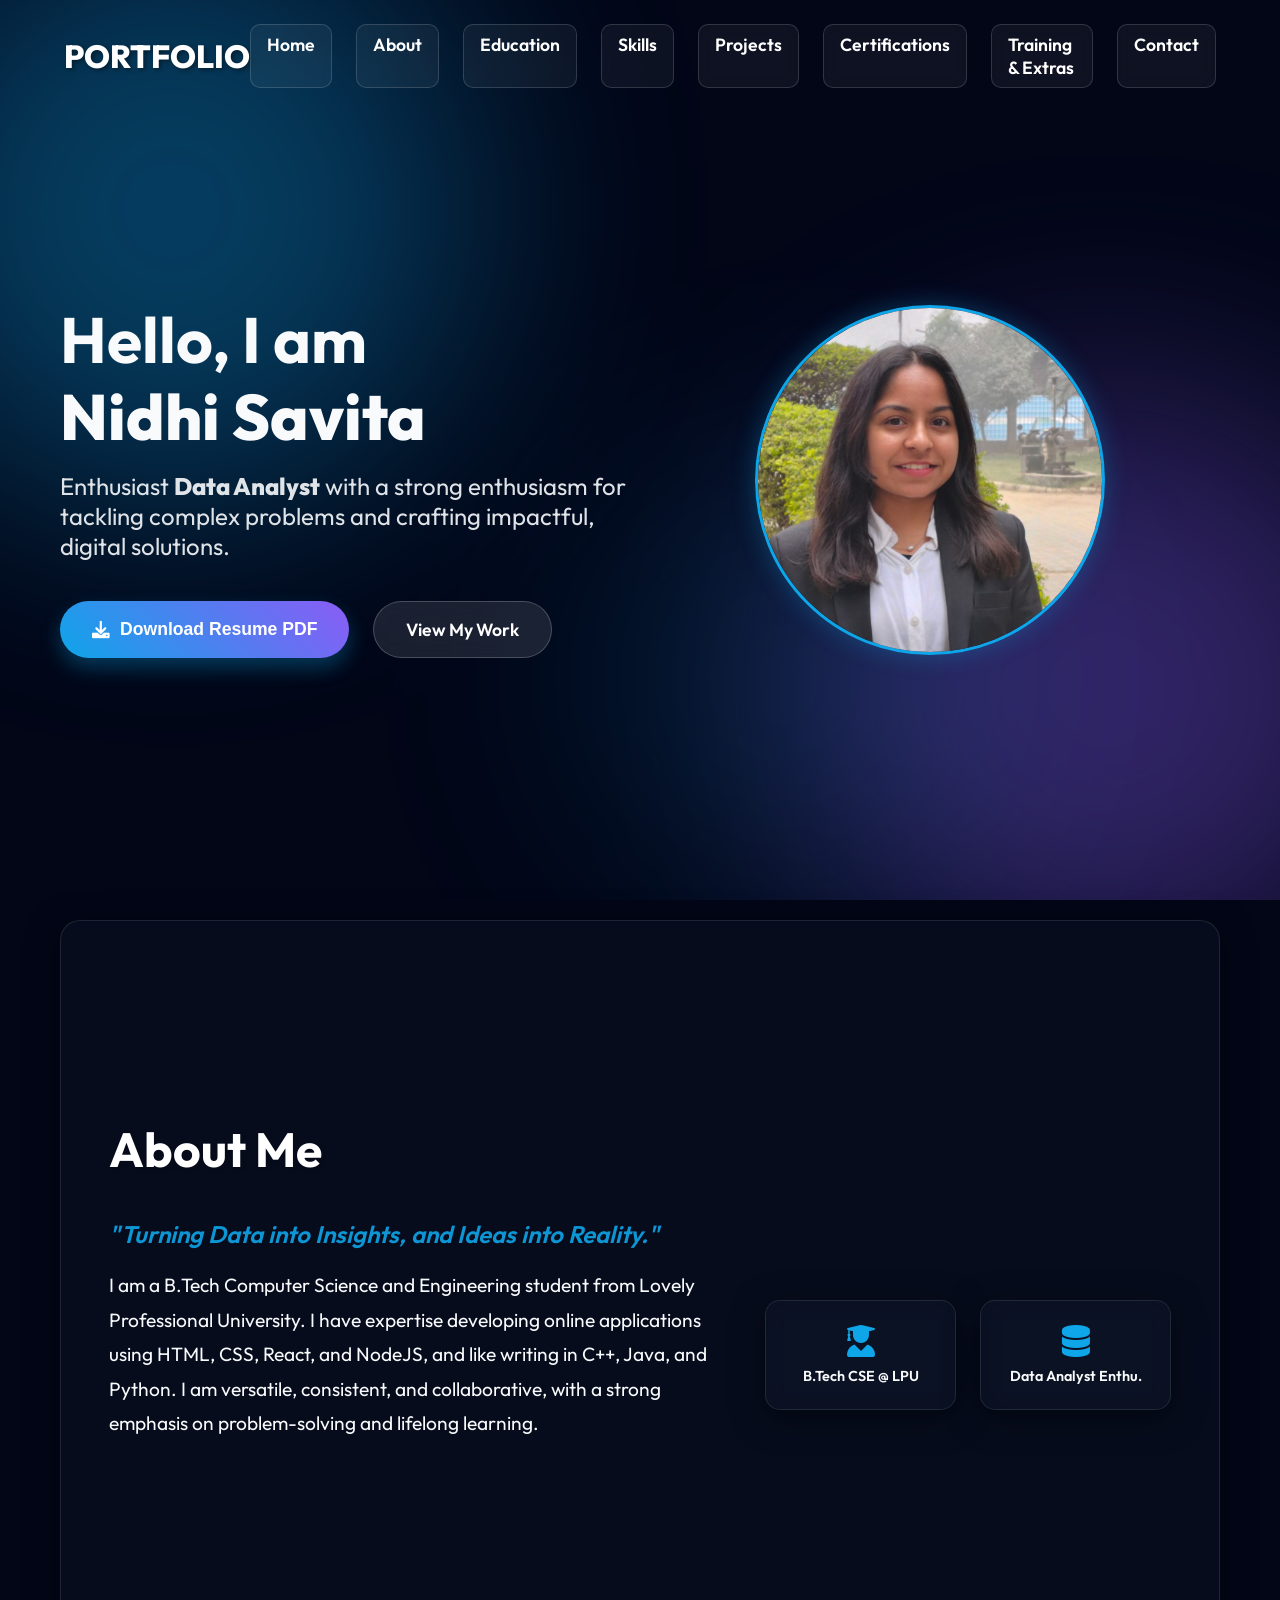
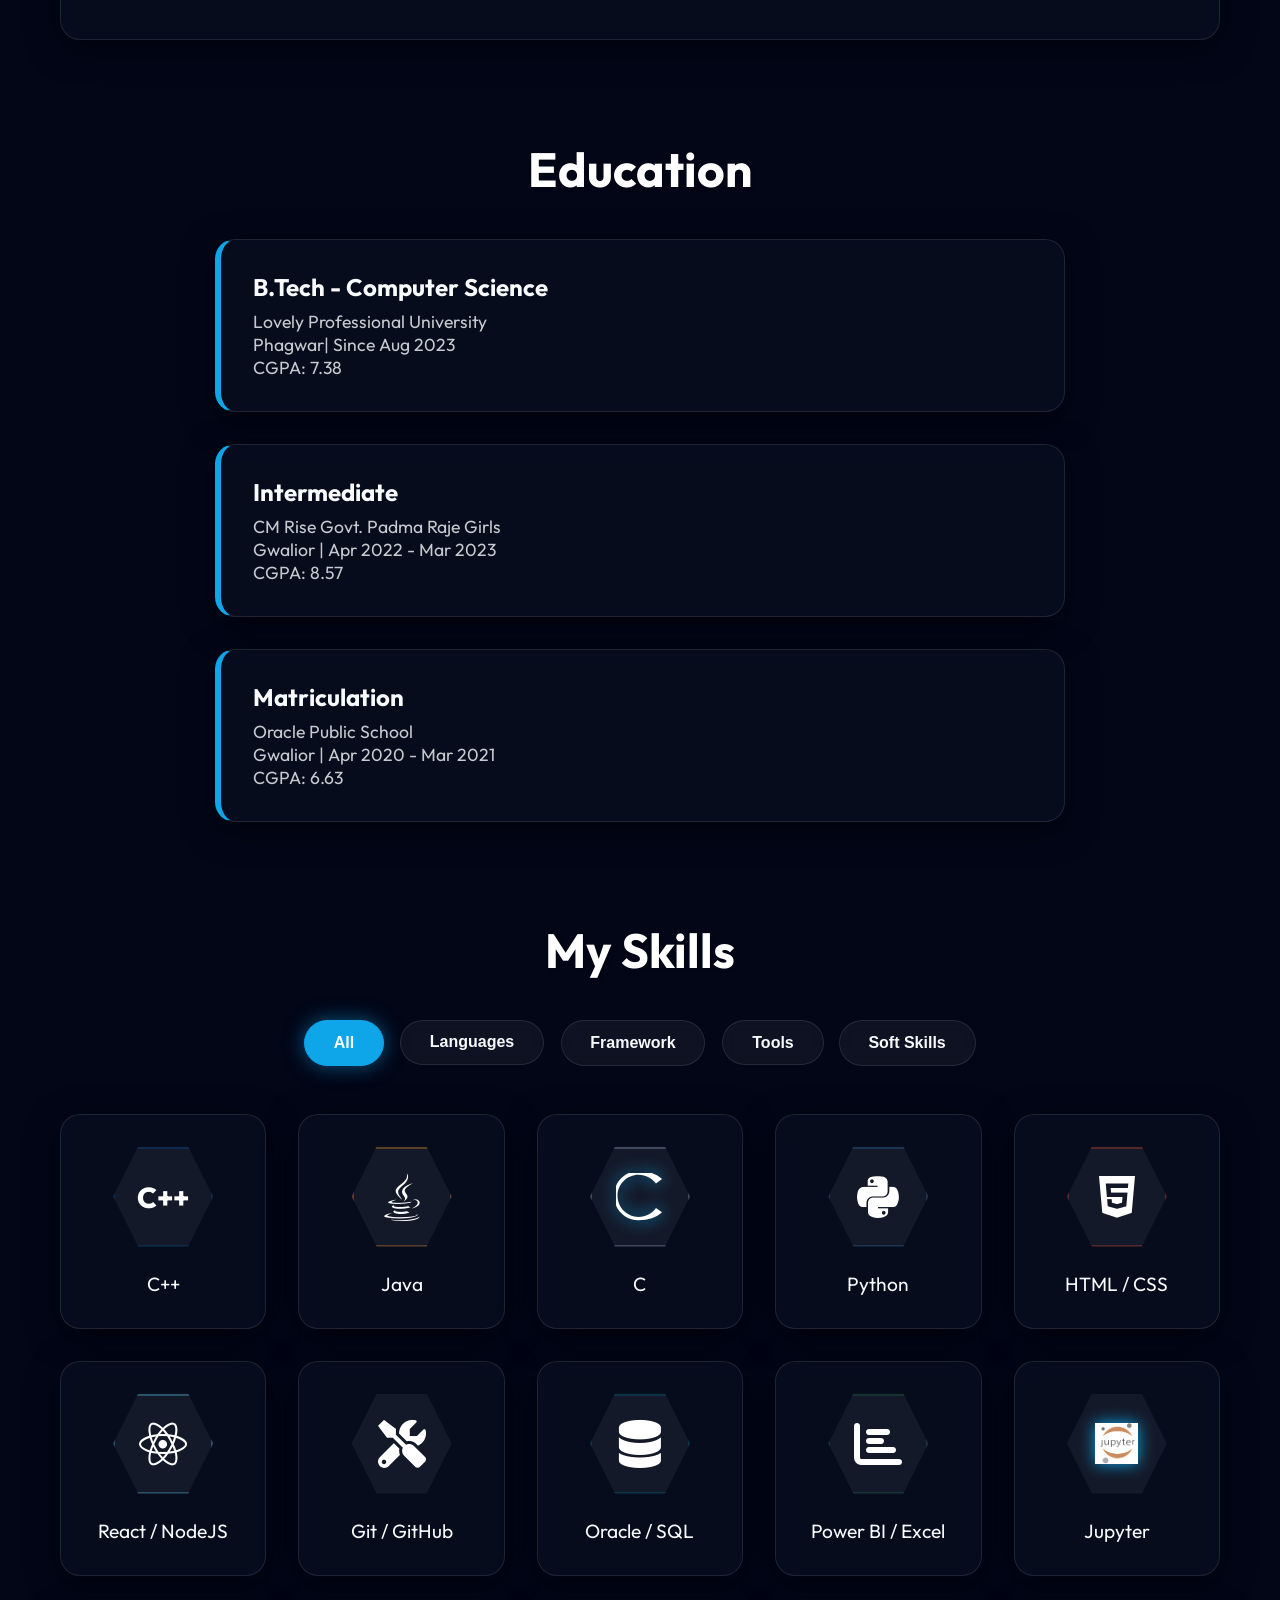
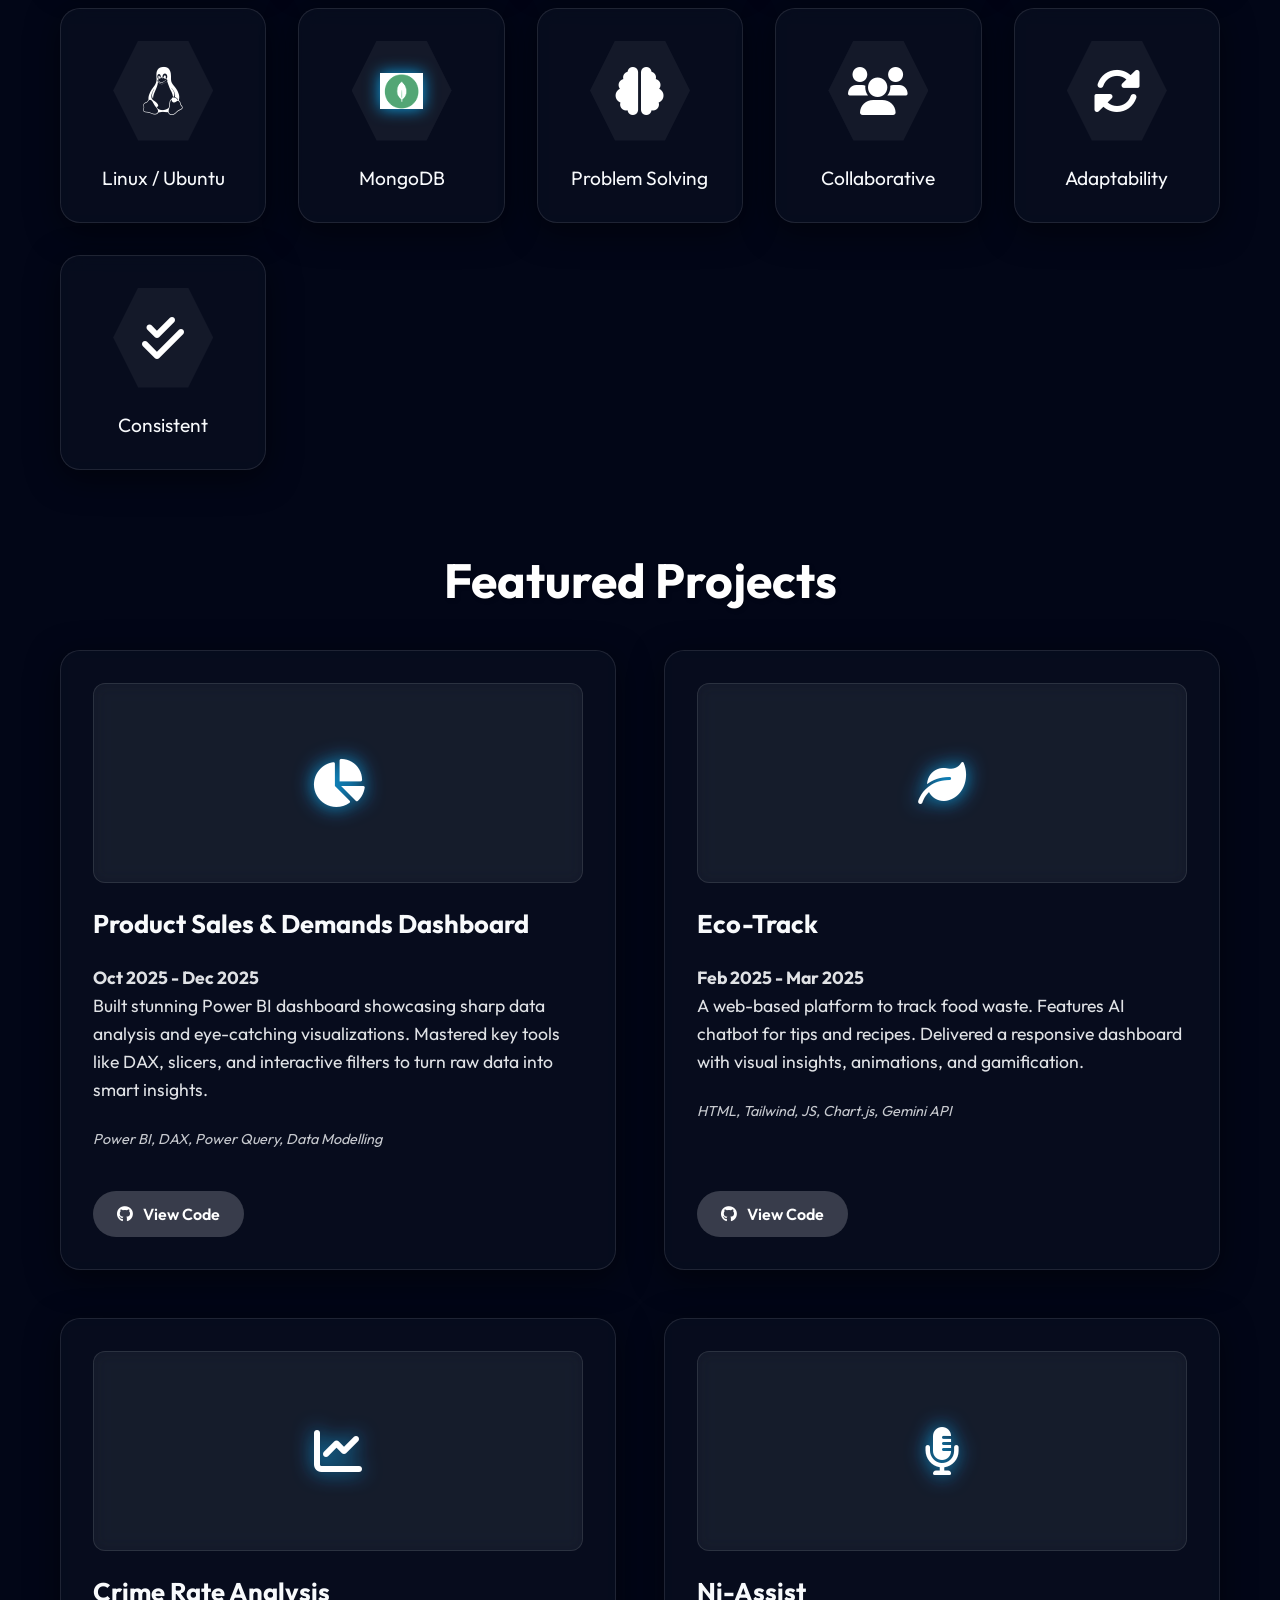
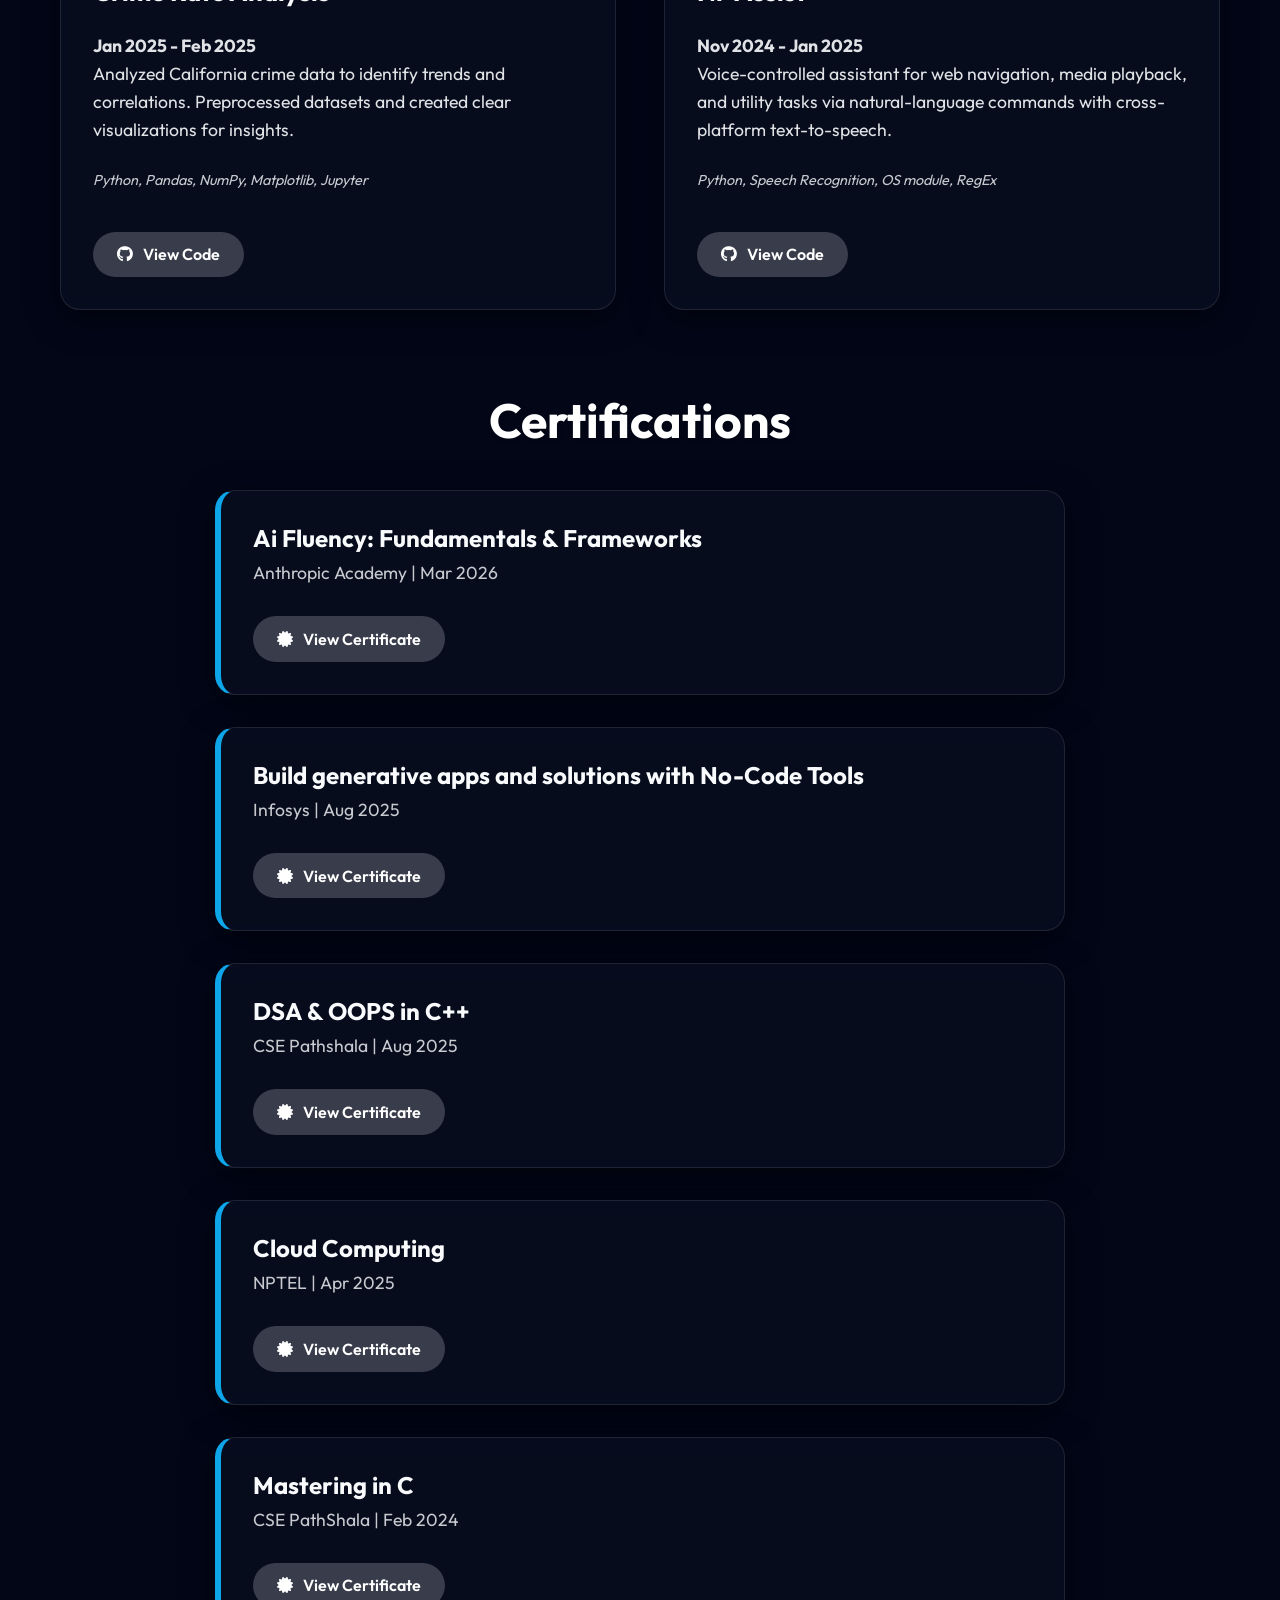
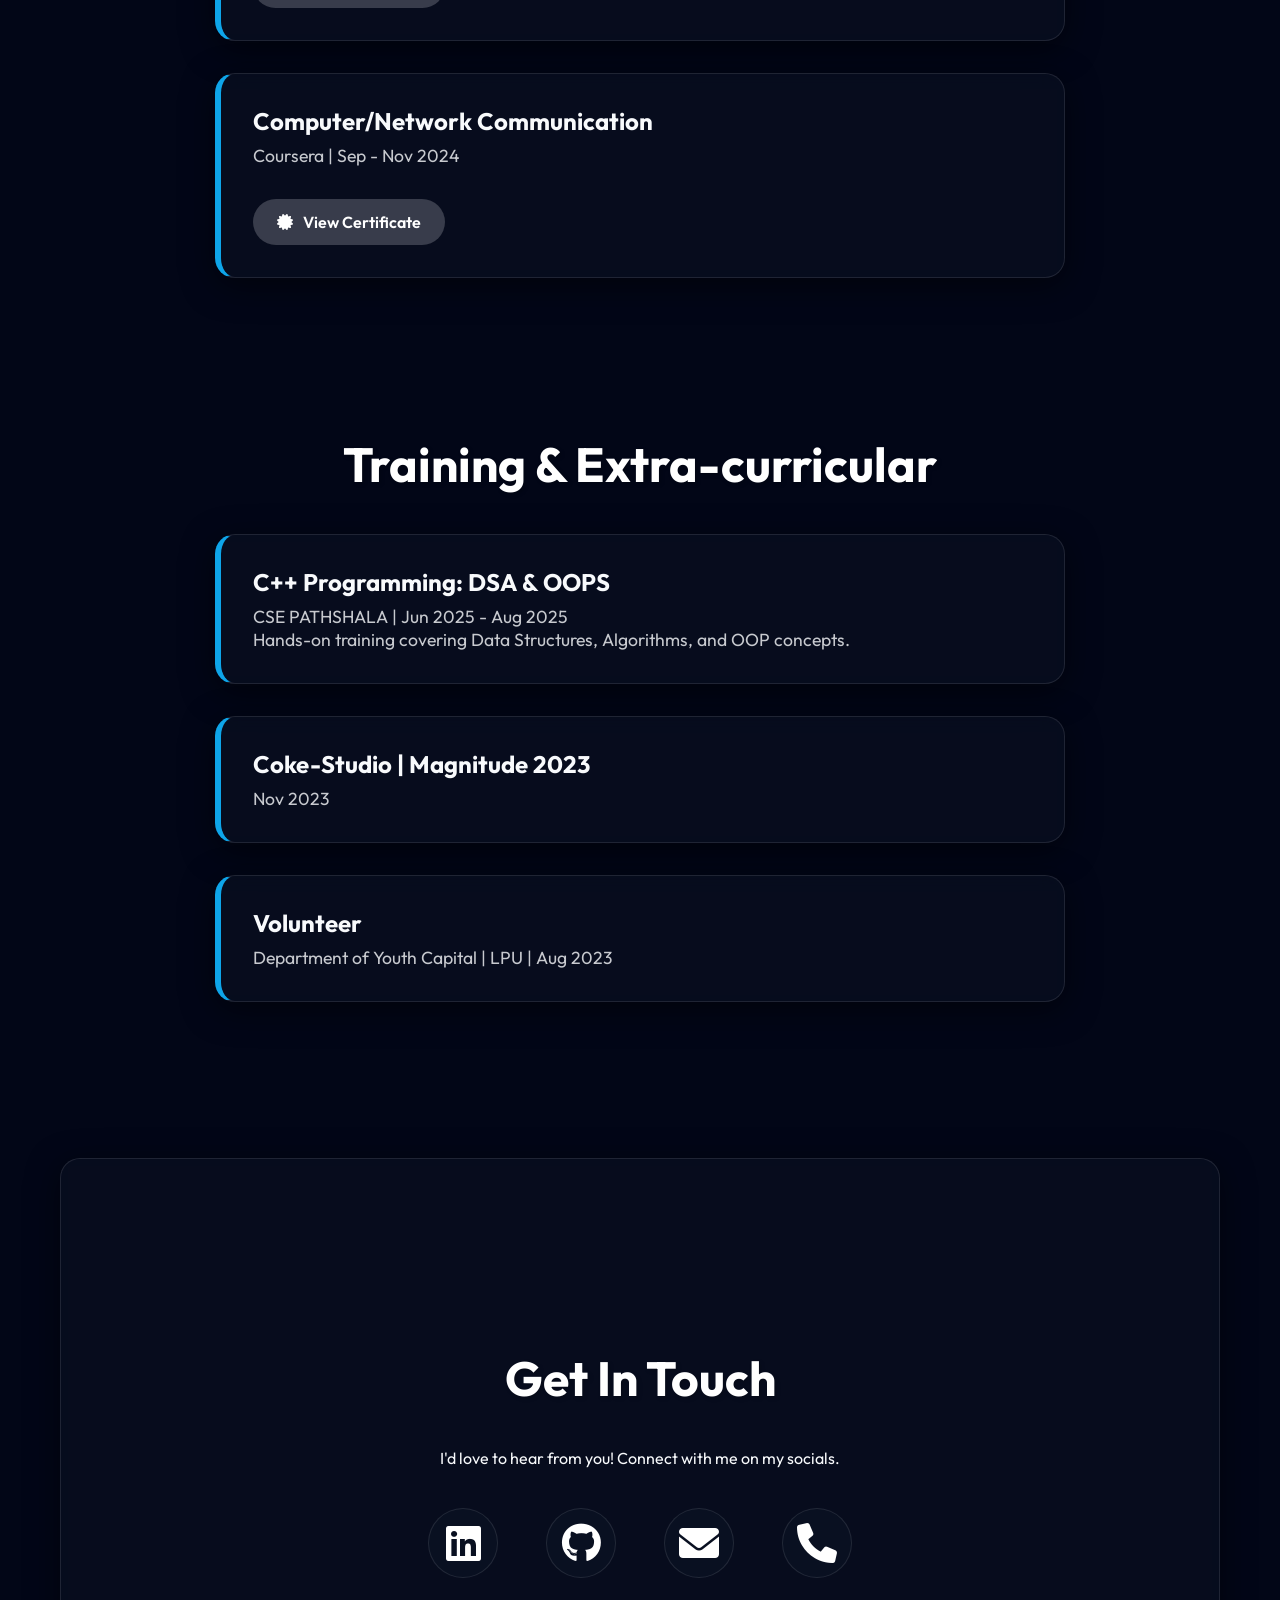
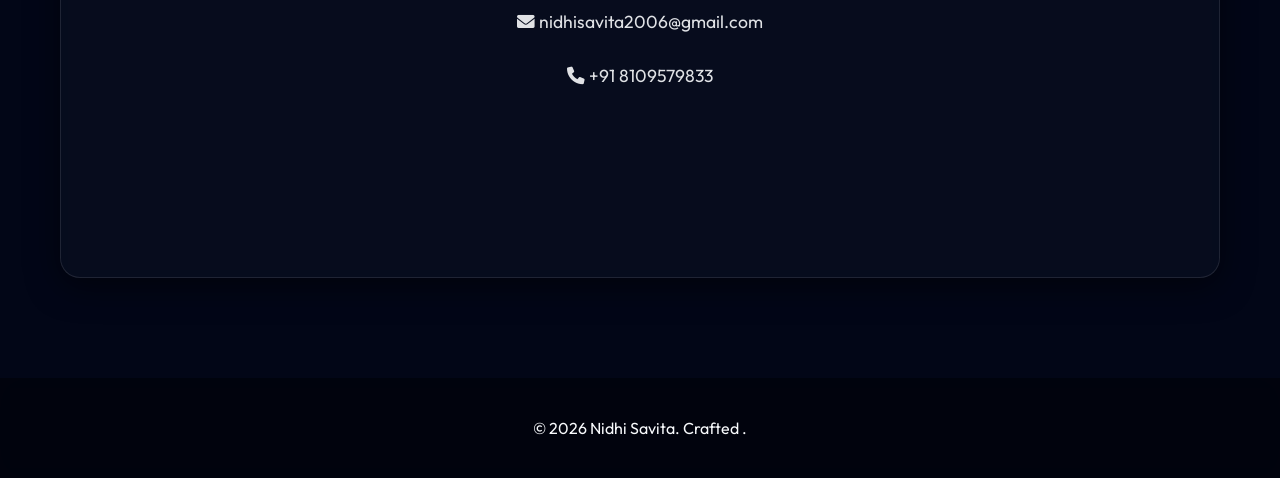
==== commit 4de16fd2: "Add Product Sales Dashboard, update to 2x2 grid layout, and relocate education section" ====
--- a/index.html
+++ b/index.html
@@ -24,9 +24,9 @@
         <ul class="nav-links">
             <li><a href="#home">Home</a></li>
             <li><a href="#about">About</a></li>
+            <li><a href="#education">Education</a></li>
             <li><a href="#skills">Skills</a></li>
             <li><a href="#projects">Projects</a></li>
-            <li><a href="#education">Education</a></li>
             <li><a href="#certifications">Certifications</a></li>
             <li><a href="#training-extra">Training & Extras</a></li>
             <li><a href="#contact">Contact</a></li>
@@ -38,7 +38,7 @@
             <div class="hero-content text-column">
                 <h1>Hello, I am <br><span class="highlight">Nidhi Savita</span></h1>
                 <p id="hero-subtitle">Enthusiast <span class="highlight">Data Analyst</span> with a strong enthusiasm
-                    for tackling complex problems and crafting impactful, user-centric digital solutions.</p>
+                    for tackling complex problems and crafting impactful, digital solutions.</p>
                 <div class="actions">
                     <button id="download-resume" class="btn primary-btn"><i class="fas fa-download"></i> Download Resume
                         PDF</button>
@@ -80,6 +80,24 @@
             </div>
         </section>
 
+        <section id="education" class="fade-in-section">
+            <h2>Education</h2>
+            <div class="cert-list" id="education-container">
+                <div class="cert-card glass-panel">
+                    <h3>B.Tech - Computer Science</h3>
+                    <p>Lovely Professional University<br>Phagwar| Since Aug 2023<br>CGPA: 7.38</p>
+                </div>
+                <div class="cert-card glass-panel">
+                    <h3>Intermediate</h3>
+                    <p>CM Rise Govt. Padma Raje Girls<br>Gwalior | Apr 2022 - Mar 2023<br>CGPA: 8.57</p>
+                </div>
+                <div class="cert-card glass-panel">
+                    <h3>Matriculation</h3>
+                    <p>Oracle Public School<br>Gwalior | Apr 2020 - Mar 2021<br>CGPA: 6.63</p>
+                </div>
+            </div>
+        </section>
+
         <section id="skills" class="fade-in-section">
             <h2>My Skills</h2>
 
@@ -205,6 +223,18 @@
         <section id="projects" class="fade-in-section">
             <h2>Featured Projects</h2>
             <div class="projects-grid" id="projects-container">
+                <div class="project-card glass-panel">
+                    <div class="project-img"><i class="fas fa-chart-pie fa-3x"></i></div>
+                    <h3>Product Sales & Demands Dashboard</h3>
+                    <p><strong>Oct 2025 - Dec 2025</strong><br>Built stunning Power BI dashboard showcasing sharp data
+                        analysis and eye-catching visualizations. Mastered key tools like DAX, slicers, and interactive
+                        filters to turn raw data into smart insights.</p>
+                    <p style="font-size:0.9rem; opacity:0.8;"><em>Power BI, DAX, Power Query, Data Modelling</em></p>
+                    <div class="project-actions">
+                        <a href="https://github.com/nidhyyy/Product-Sales-Demands-Dashboard" target="_blank"
+                            class="btn small-btn github-btn"><i class="fab fa-github"></i> View Code</a>
+                    </div>
+                </div>
                 <div class="project-card glass-panel">
                     <div class="project-img"><i class="fas fa-leaf fa-3x"></i></div>
                     <h3>Eco-Track</h3>
@@ -243,23 +273,6 @@
             </div>
         </section>
 
-        <section id="education" class="fade-in-section">
-            <h2>Education</h2>
-            <div class="cert-list" id="education-container">
-                <div class="cert-card glass-panel">
-                    <h3>B.Tech - Computer Science</h3>
-                    <p>Lovely Professional University<br>Phagwara| Since Aug 2023<br>CGPA: 7.38</p>
-                </div>
-                <div class="cert-card glass-panel">
-                    <h3>Intermediate</h3>
-                    <p>CM Rise Govt. Padma Raje Girls<br>Gwalior | Apr 2022 - Mar 2023<br>CGPA: 8.57</p>
-                </div>
-                <div class="cert-card glass-panel">
-                    <h3>Matriculation</h3>
-                    <p>Oracle Public School<br>Gwalior | Apr 2020 - Mar 2021<br>CGPA: 6.63</p>
-                </div>
-            </div>
-        </section>
 
         <section id="certifications" class="fade-in-section">
             <h2>Certifications</h2>
--- a/style.css
+++ b/style.css
@@ -790,19 +790,18 @@
 
 /* Projects */
 .projects-grid {
-    display: flex;
-    flex-direction: column;
-    align-items: center;
-    gap: 4rem;
+    display: grid;
+    grid-template-columns: repeat(2, 1fr);
+    gap: 3rem;
+    width: 100%;
 }
 
 .project-card {
-    max-width: 850px;
     width: 100%;
     display: flex;
     flex-direction: column;
     gap: 1.5rem;
-    padding: 2.5rem;
+    padding: 2rem;
     transition: transform 0.4s cubic-bezier(0.175, 0.885, 0.32, 1.275), box-shadow 0.4s;
 }
 
@@ -966,6 +965,11 @@
         width: 250px;
         height: 250px;
     }
+
+    .projects-grid {
+        grid-template-columns: 1fr;
+        gap: 2rem;
+    }
 }
 
 /* Contact Layout Update */
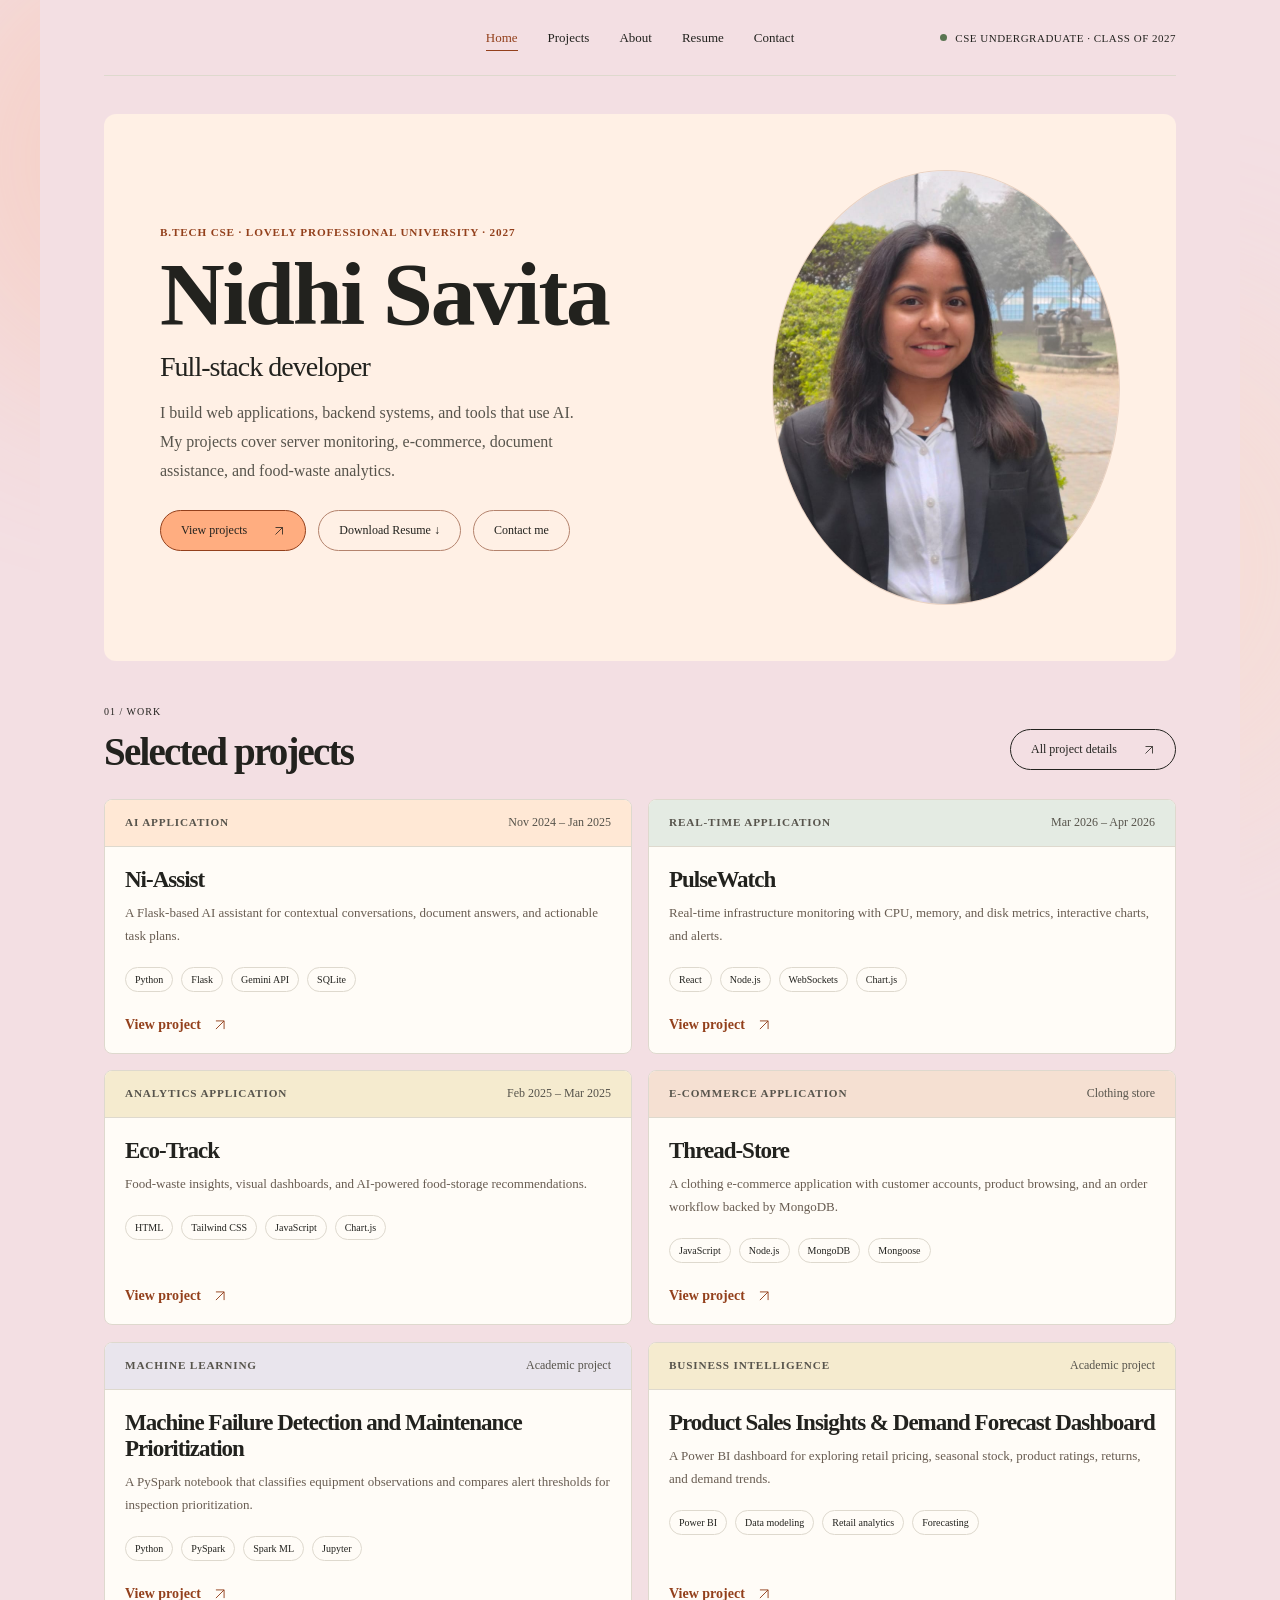
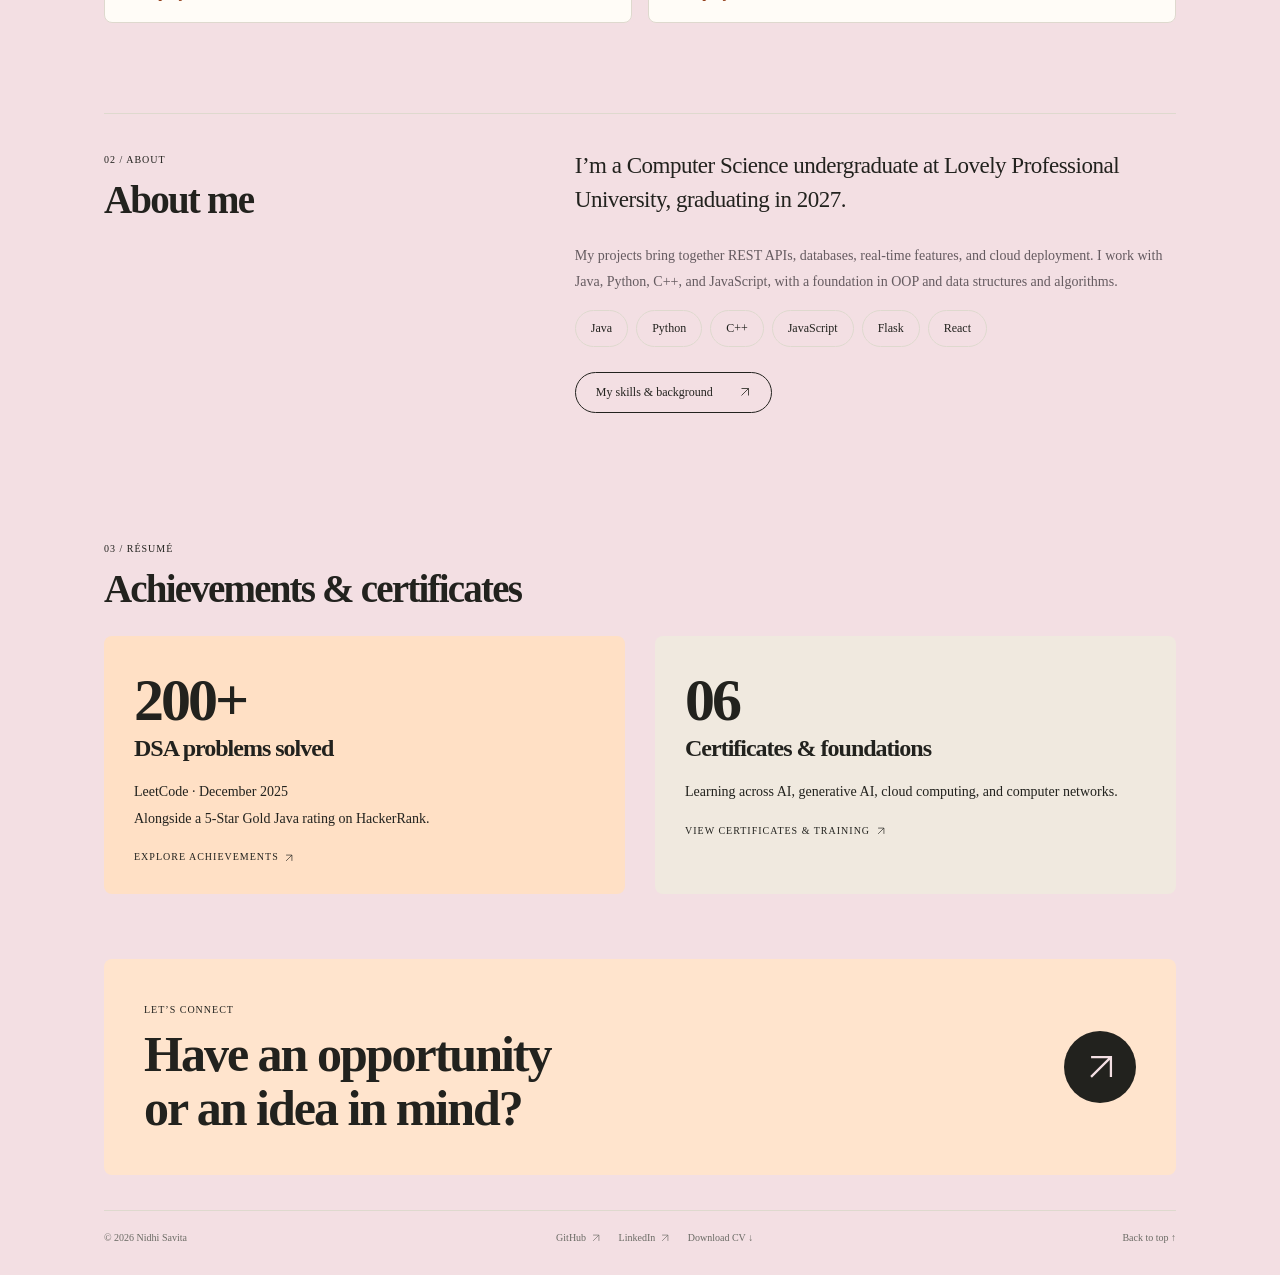
==== commit 279d9ba5: "Update portfolio with editorial multi-page design, Times New Roman typography, and interactive anima" ====
--- a/index.html
+++ b/index.html
@@ -1,367 +1,168 @@
-<!DOCTYPE html>
+<!doctype html>
 <html lang="en">
 
 <head>
-    <meta charset="UTF-8">
-    <meta name="viewport" content="width=device-width, initial-scale=1.0">
-    <title>Nidhi Savita - Portfolio</title>
-    <link rel="stylesheet" href="style.css">
-    <link href="https://fonts.googleapis.com/css2?family=Outfit:wght@300;400;600;800&display=swap" rel="stylesheet">
-    <link href="https://cdnjs.cloudflare.com/ajax/libs/font-awesome/6.0.0/css/all.min.css" rel="stylesheet">
+  <meta charset="utf-8">
+  <meta name="viewport" content="width=device-width,initial-scale=1">
+  <title>Portfolio | Nidhi Savita</title>
+  <meta name="description"
+    content="Nidhi Savita — Computer Science undergraduate building web applications, backend systems, and AI-powered workflows.">
+  <link rel="stylesheet" href="style.css">
 </head>
 
 <body>
-    <div class="background-animation">
-        <div class="blob blob-1"></div>
-        <div class="blob blob-2"></div>
-        <div class="blob blob-3"></div>
-        <div class="blob blob-4"></div>
-        <div class="blob blob-5"></div>
-        <div class="blob blob-6"></div>
-    </div>
-    <nav>
-        <div class="logo">PORTFOLIO</div>
-        <ul class="nav-links">
-            <li><a href="#home">Home</a></li>
-            <li><a href="#about">About</a></li>
-            <li><a href="#education">Education</a></li>
-            <li><a href="#skills">Skills</a></li>
-            <li><a href="#projects">Projects</a></li>
-            <li><a href="#certifications">Certifications</a></li>
-            <li><a href="#training-extra">Training & Extras</a></li>
-            <li><a href="#contact">Contact</a></li>
-        </ul>
-    </nav>
-
-    <main>
-        <section id="home" class="hero fade-in-section">
-            <div class="hero-content text-column">
-                <h1>Hello, I am <br><span class="highlight">Nidhi Savita</span></h1>
-                <p id="hero-subtitle">Enthusiast <span class="highlight">Data Analyst</span> with a strong enthusiasm
-                    for tackling complex problems and crafting impactful, digital solutions.</p>
-                <div class="actions">
-                    <button id="download-resume" class="btn primary-btn"><i class="fas fa-download"></i> Download Resume
-                        PDF</button>
-                    <a href="#projects" class="btn secondary-btn">View My Work</a>
-                </div>
-            </div>
-            <div class="hero-image image-column">
-                <div class="image-placeholder" id="profile-img-container">
-                    <img src="Files/Profile.jpeg" alt="Nidhi Savita" id="profile-img"
-                        style="display: block; width: 100%; height: 100%; object-fit: cover;">
-                    <span id="img-fallback" style="display: none;">Your Image Here</span>
-                </div>
-            </div>
-        </section>
-
-        <section id="about" class="fade-in-section glass-panel about-overhaul">
-            <div class="about-header">
-                <h2>About Me</h2>
-                <p class="about-tagline highlight">"Turning Data into Insights, and Ideas into Reality."</p>
-            </div>
-            <div class="about-grid">
-                <div class="about-main-text">
-                    <p>I am a B.Tech Computer Science and Engineering student from Lovely Professional University. I
-                        have expertise developing online applications using HTML, CSS, React, and NodeJS, and like
-                        writing in C++, Java, and Python. I am versatile, consistent, and collaborative, with a strong
-                        emphasis on problem-solving and lifelong learning.</p>
-                </div>
-                <div class="about-badges">
-                    <div class="info-badge glass-panel">
-                        <i class="fas fa-user-graduate"></i>
-                        <span>B.Tech CSE @ LPU</span>
-                    </div>
-                    <div class="info-badge glass-panel">
-                        <i class="fas fa-database"></i>
-                        <span>Data Analyst Enthu.</span>
-                    </div>
-
-                </div>
-            </div>
-        </section>
-
-        <section id="education" class="fade-in-section">
-            <h2>Education</h2>
-            <div class="cert-list" id="education-container">
-                <div class="cert-card glass-panel">
-                    <h3>B.Tech - Computer Science</h3>
-                    <p>Lovely Professional University<br>Phagwar| Since Aug 2023<br>CGPA: 7.38</p>
-                </div>
-                <div class="cert-card glass-panel">
-                    <h3>Intermediate</h3>
-                    <p>CM Rise Govt. Padma Raje Girls<br>Gwalior | Apr 2022 - Mar 2023<br>CGPA: 8.57</p>
-                </div>
-                <div class="cert-card glass-panel">
-                    <h3>Matriculation</h3>
-                    <p>Oracle Public School<br>Gwalior | Apr 2020 - Mar 2021<br>CGPA: 6.63</p>
-                </div>
-            </div>
-        </section>
-
-        <section id="skills" class="fade-in-section">
-            <h2>My Skills</h2>
-
-            <div class="skill-filters">
-                <button class="filter-btn active" data-filter="all">All</button>
-                <button class="filter-btn" data-filter="languages">Languages</button>
-                <button class="filter-btn" data-filter="framework">Framework</button>
-                <button class="filter-btn" data-filter="tools">Tools</button>
-                <button class="filter-btn" data-filter="soft-skills">Soft Skills</button>
-            </div>
-
-            <div class="skills-grid" id="skills-container">
-                <!-- Languages -->
-                <div class="skill-card glass-panel cpp" data-category="languages">
-                    <div class="hexagon-container">
-                        <span class="hexagon-text highlight">C++</span>
-                    </div>
-                    C++
-                </div>
-                <div class="skill-card glass-panel java" data-category="languages">
-                    <div class="hexagon-container">
-                        <i class="fab fa-java"></i>
-                    </div>
-                    Java
-                </div>
-                <div class="skill-card glass-panel c" data-category="languages">
-                    <div class="hexagon-container">
-                        <svg viewBox="0 0 128 128" class="svg-skill-icon">
-                            <path
-                                d="M106.6 93.3c-10.1 14.3-27.1 23.7-46.2 23.7-31.1 0-56.3-25.2-56.3-56.3S29.3 4.4 60.4 4.4c19.1 0 36.1 9.4 46.2 23.7l16.1-12.1C108.3 1.9 85.8-5.3 60.4-5.3 23.9-5.3-5.3 23.9-5.3 60.4S23.9 126.1 60.4 126.1c25.4 0 47.9-7.2 62.3-21.3L106.6 93.3z">
-                            </path>
-                        </svg>
-                    </div>
-                    C
-                </div>
-                <div class="skill-card glass-panel python" data-category="languages">
-                    <div class="hexagon-container">
-                        <i class="fab fa-python"></i>
-                    </div>
-                    Python
-                </div>
-
-                <!-- Framework -->
-                <div class="skill-card glass-panel html" data-category="framework">
-                    <div class="hexagon-container">
-                        <i class="fab fa-html5"></i>
-                    </div>
-                    HTML / CSS
-                </div>
-                <div class="skill-card glass-panel react" data-category="framework">
-                    <div class="hexagon-container">
-                        <i class="fab fa-react"></i>
-                    </div>
-                    React / NodeJS
-                </div>
-
-                <!-- Tools -->
-                <div class="skill-card glass-panel" data-category="tools">
-                    <div class="hexagon-container">
-                        <i class="fas fa-tools"></i>
-                    </div>
-                    Git / GitHub
-                </div>
-                <div class="skill-card glass-panel sql" data-category="tools">
-                    <div class="hexagon-container">
-                        <i class="fas fa-database"></i>
-                    </div>
-                    Oracle / SQL
-                </div>
-                <div class="skill-card glass-panel excel" data-category="tools">
-                    <div class="hexagon-container">
-                        <i class="fas fa-chart-bar"></i>
-                    </div>
-                    Power BI / Excel
-                </div>
-                <div class="skill-card glass-panel" data-category="tools">
-                    <div class="hexagon-container">
-                        <img src="Files/jupyter.png" alt="Jupyter">
-                    </div>
-                    Jupyter
-                </div>
-                <div class="skill-card glass-panel" data-category="tools">
-                    <div class="hexagon-container">
-                        <i class="fab fa-linux"></i>
-                    </div>
-                    Linux / Ubuntu
-                </div>
-                <div class="skill-card glass-panel" data-category="tools">
-                    <div class="hexagon-container">
-                        <img src="Files/mongodb.png" alt="MongoDB">
-                    </div>
-                    MongoDB
-                </div>
-
-                <!-- Soft Skills -->
-                <div class="skill-card glass-panel" data-category="soft-skills">
-                    <div class="hexagon-container">
-                        <i class="fas fa-brain"></i>
-                    </div>
-                    Problem Solving
-                </div>
-                <div class="skill-card glass-panel" data-category="soft-skills">
-                    <div class="hexagon-container">
-                        <i class="fas fa-users"></i>
-                    </div>
-                    Collaborative
-                </div>
-                <div class="skill-card glass-panel" data-category="soft-skills">
-                    <div class="hexagon-container">
-                        <i class="fas fa-sync-alt"></i>
-                    </div>
-                    Adaptability
-                </div>
-                <div class="skill-card glass-panel" data-category="soft-skills">
-                    <div class="hexagon-container">
-                        <i class="fas fa-check-double"></i>
-                    </div>
-                    Consistent
-                </div>
-            </div>
-        </section>
-
-        <section id="projects" class="fade-in-section">
-            <h2>Featured Projects</h2>
-            <div class="projects-grid" id="projects-container">
-                <div class="project-card glass-panel">
-                    <div class="project-img"><i class="fas fa-chart-pie fa-3x"></i></div>
-                    <h3>Product Sales & Demands Dashboard</h3>
-                    <p><strong>Oct 2025 - Dec 2025</strong><br>Built stunning Power BI dashboard showcasing sharp data
-                        analysis and eye-catching visualizations. Mastered key tools like DAX, slicers, and interactive
-                        filters to turn raw data into smart insights.</p>
-                    <p style="font-size:0.9rem; opacity:0.8;"><em>Power BI, DAX, Power Query, Data Modelling</em></p>
-                    <div class="project-actions">
-                        <a href="https://github.com/nidhyyy/Product-Sales-Demands-Dashboard" target="_blank"
-                            class="btn small-btn github-btn"><i class="fab fa-github"></i> View Code</a>
-                    </div>
-                </div>
-                <div class="project-card glass-panel">
-                    <div class="project-img"><i class="fas fa-leaf fa-3x"></i></div>
-                    <h3>Eco-Track</h3>
-                    <p><strong>Feb 2025 - Mar 2025</strong><br>A web-based platform to track food waste. Features AI
-                        chatbot for tips and recipes. Delivered a responsive dashboard with visual insights, animations,
-                        and gamification.</p>
-                    <p style="font-size:0.9rem; opacity:0.8;"><em>HTML, Tailwind, JS, Chart.js, Gemini API</em></p>
-                    <div class="project-actions">
-                        <a href="https://github.com/nidhyyy/Food_Waste-_Tracker" target="_blank"
-                            class="btn small-btn github-btn"><i class="fab fa-github"></i> View Code</a>
-                    </div>
-                </div>
-                <div class="project-card glass-panel">
-                    <div class="project-img"><i class="fas fa-chart-line fa-3x"></i></div>
-                    <h3>Crime Rate Analysis</h3>
-                    <p><strong>Jan 2025 - Feb 2025</strong><br>Analyzed California crime data to identify trends and
-                        correlations. Preprocessed datasets and created clear visualizations for insights.</p>
-                    <p style="font-size:0.9rem; opacity:0.8;"><em>Python, Pandas, NumPy, Matplotlib, Jupyter</em></p>
-                    <div class="project-actions">
-                        <a href="https://github.com/nidhyyy/Crime_Rate_Analysis" target="_blank"
-                            class="btn small-btn github-btn"><i class="fab fa-github"></i> View Code</a>
-                    </div>
-                </div>
-                <div class="project-card glass-panel">
-                    <div class="project-img"><i class="fas fa-microphone-alt fa-3x"></i></div>
-                    <h3>Ni-Assist</h3>
-                    <p><strong>Nov 2024 - Jan 2025</strong><br>Voice-controlled assistant for web navigation, media
-                        playback, and utility tasks via natural-language commands with cross-platform text-to-speech.
-                    </p>
-                    <p style="font-size:0.9rem; opacity:0.8;"><em>Python, Speech Recognition, OS module, RegEx</em></p>
-                    <div class="project-actions">
-                        <a href="https://github.com/nidhyyy/Niassist" target="_blank"
-                            class="btn small-btn github-btn"><i class="fab fa-github"></i> View Code</a>
-                    </div>
-                </div>
-            </div>
-        </section>
-
-
-        <section id="certifications" class="fade-in-section">
-            <h2>Certifications</h2>
-            <div class="cert-list">
-                <div class="cert-card glass-panel">
-                    <h3>Ai Fluency: Fundamentals & Frameworks </h3>
-                    <p>Anthropic Academy | Mar 2026</p>
-                    <a href="Files/certificate-Ai Fluency Claude.pdf" target="_blank"
-                        class="btn small-btn github-btn mt-top"><i class="fas fa-certificate"></i> View Certificate</a>
-                </div>
-                <div class="cert-card glass-panel">
-                    <h3>Build generative apps and solutions with No-Code Tools </h3>
-                    <p>Infosys | Aug 2025</p>
-                    <a href="Files/BUILD GEN AI CERTIFICATE.pdf" target="_blank"
-                        class="btn small-btn github-btn mt-top"><i class="fas fa-certificate"></i> View Certificate</a>
-                </div>
-                <div class="cert-card glass-panel">
-                    <h3>DSA & OOPS in C++</h3>
-                    <p>CSE Pathshala | Aug 2025</p>
-                    <a href="Files/DSA C++ Pathshala.png" target="_blank" class="btn small-btn github-btn mt-top"><i
-                            class="fas fa-certificate"></i> View Certificate</a>
-                </div>
-                <div class="cert-card glass-panel">
-                    <h3>Cloud Computing</h3>
-                    <p>NPTEL | Apr 2025</p>
-                    <a href="Files/Cloud Computing.pdf" target="_blank" class="btn small-btn github-btn mt-top"><i
-                            class="fas fa-certificate"></i> View Certificate</a>
-                </div>
-                <div class="cert-card glass-panel">
-                    <h3>Mastering in C</h3>
-                    <p>CSE PathShala | Feb 2024</p>
-                    <a href="Files/Mastering in C.png" target="_blank" class="btn small-btn github-btn mt-top"><i
-                            class="fas fa-certificate"></i> View Certificate</a>
-                </div>
-                <div class="cert-card glass-panel">
-                    <h3>Computer/Network Communication</h3>
-                    <p> Coursera | Sep - Nov 2024</p>
-                    <a href="Files/TCP_IP_Certificate.pdf" target="_blank" class="btn small-btn github-btn mt-top"><i
-                            class="fas fa-certificate"></i> View Certificate</a>
-                </div>
-            </div>
-        </section>
-
-        <section id="training-extra" class="fade-in-section">
-            <h2>Training & Extra-curricular</h2>
-            <div class="cert-list">
-
-                <div class="cert-card glass-panel">
-                    <h3>C++ Programming: DSA & OOPS</h3>
-                    <p>CSE PATHSHALA | Jun 2025 - Aug 2025<br>Hands-on training covering Data Structures, Algorithms,
-                        and OOP concepts.</p>
-                </div>
-
-                <div class="cert-card glass-panel">
-                    <h3>Coke-Studio | Magnitude 2023</h3>
-                    <p>Nov 2023</p>
-                </div>
-
-                <div class="cert-card glass-panel">
-                    <h3>Volunteer</h3>
-                    <p>Department of Youth Capital | LPU | Aug 2023</p>
-                </div>
-            </div>
-        </section>
-
-        <section id="contact" class="fade-in-section glass-panel">
-            <h2>Get In Touch</h2>
-            <p>I'd love to hear from you! Connect with me on my socials.</p>
-            <div class="socials" id="social-container">
-                <a href="http://www.linkedin.com/in/nidhi-savita17" target="_blank" class="social-icon"
-                    title="LinkedIn"><i class="fab fa-linkedin"></i></a>
-                <a href="https://github.com/nidhyyy" target="_blank" class="social-icon" title="GitHub"><i
-                        class="fab fa-github"></i></a>
-                <a href="mailto:nidhisavita2006@gmail.com" class="social-icon" title="Email"><i
-                        class="fas fa-envelope"></i></a>
-                <a href="tel:+918109579833" class="social-icon" title="Phone"><i class="fas fa-phone"></i></a>
-            </div>
-            <div class="contact-info">
-                <p><i class="fas fa-envelope"></i> nidhisavita2006@gmail.com</p>
-                <p style="margin-top: 15px;"><i class="fas fa-phone"></i> +91 8109579833</p>
-            </div>
-        </section>
-    </main>
-
-    <footer>
-        <p>&copy; 2026 Nidhi Savita. Crafted .</p>
+  <main class="shell" id="home">
+    <header>
+      <nav aria-label="Main navigation"><a href="index.html" aria-current="page">Home</a><a
+          href="projects.html">Projects</a><a href="about.html">About</a><a href="resume.html">Resume</a><a
+          href="contact.html">Contact</a></nav>
+      <div class="status"><span class="dot"></span> CSE UNDERGRADUATE · CLASS OF 2027</div>
+    </header>
+    <section class="intro" aria-labelledby="intro-title">
+      <div class="intro-copy">
+        <p class="eyebrow">B.Tech CSE · Lovely Professional University · 2027</p>
+        <h1 id="intro-title">Nidhi Savita</h1>
+        <p class="intro-role">Full-stack developer</p>
+        <p class="lede">I build web applications, backend systems, and tools that use AI. My projects cover server
+          monitoring, e-commerce, document assistance, and food-waste analytics.</p>
+        <div class="page-actions">
+          <a class="pill" href="projects.html">View projects <span class="direction" aria-hidden="true">↗</span></a>
+          <a class="pill" href="resume.pdf" download="Nidhi_Savita_Resume.pdf">Download Resume ↓</a>
+          <a class="pill" href="contact.html">Contact me</a>
+        </div>
+      </div>
+      <figure class="intro-portrait">
+        <img src="assets/nidhi-savita.jpeg" width="900" height="1600" alt="Nidhi Savita wearing a black blazer outdoors"
+          fetchpriority="high">
+      </figure>
+    </section>
+    <section class="section">
+      <div class="section-head">
+        <div><span class="tiny">01 / WORK</span>
+          <h2>Selected projects</h2>
+        </div><a class="pill" href="projects.html">All project details ↗</a>
+      </div>
+      <div class="project-grid">
+        <article class="work-card" data-category="ai">
+          <div class="work-meta ai"><span class="eyebrow">AI APPLICATION</span><span>Nov 2024 – Jan 2025</span></div>
+          <div class="work-body">
+            <h3>Ni-Assist</h3>
+            <p>A Flask-based AI assistant for contextual conversations, document answers, and actionable task plans.</p>
+            <div class="skills"><span>Python</span><span>Flask</span><span>Gemini API</span><span>SQLite</span></div><a
+              class="project-link" href="projects.html#ni-assist">View project <span class="direction"
+                aria-hidden="true">↗</span></a>
+          </div>
+        </article>
+        <article class="work-card" data-category="infra">
+          <div class="work-meta infra"><span class="eyebrow">REAL-TIME APPLICATION</span><span>Mar 2026 – Apr
+              2026</span></div>
+          <div class="work-body">
+            <h3>PulseWatch</h3>
+            <p>Real-time infrastructure monitoring with CPU, memory, and disk metrics, interactive charts, and alerts.
+            </p>
+            <div class="skills"><span>React</span><span>Node.js</span><span>WebSockets</span><span>Chart.js</span></div>
+            <a class="project-link" href="projects.html#pulsewatch">View project <span class="direction"
+                aria-hidden="true">↗</span></a>
+          </div>
+        </article>
+        <article class="work-card" data-category="eco">
+          <div class="work-meta eco"><span class="eyebrow">ANALYTICS APPLICATION</span><span>Feb 2025 – Mar 2025</span>
+          </div>
+          <div class="work-body">
+            <h3>Eco-Track</h3>
+            <p>Food-waste insights, visual dashboards, and AI-powered food-storage recommendations.</p>
+            <div class="skills"><span>HTML</span><span>Tailwind CSS</span><span>JavaScript</span><span>Chart.js</span>
+            </div><a class="project-link" href="projects.html#eco-track">View project <span class="direction"
+                aria-hidden="true">↗</span></a>
+          </div>
+        </article>
+        <article class="work-card" data-category="commerce">
+          <div class="work-meta commerce"><span class="eyebrow">E-COMMERCE APPLICATION</span><span>Clothing store</span>
+          </div>
+          <div class="work-body">
+            <h3>Thread-Store</h3>
+            <p>A clothing e-commerce application with customer accounts, product browsing, and an order workflow backed
+              by MongoDB.</p>
+            <div class="skills"><span>JavaScript</span><span>Node.js</span><span>MongoDB</span><span>Mongoose</span>
+            </div><a class="project-link" href="projects.html#thread-store">View project <span class="direction"
+                aria-hidden="true">↗</span></a>
+          </div>
+        </article>
+        <article class="work-card" data-category="ml">
+          <div class="work-meta ml"><span class="eyebrow">Machine learning</span><span>Academic project</span></div>
+          <div class="work-body">
+            <h3>Machine Failure Detection and Maintenance Prioritization</h3>
+            <p>A PySpark notebook that classifies equipment observations and compares alert thresholds for inspection
+              prioritization.</p>
+            <div class="skills"><span>Python</span><span>PySpark</span><span>Spark ML</span><span>Jupyter</span></div>
+            <a class="project-link" href="projects.html#machine-failure-detection"
+              aria-label="View Machine Failure Detection and Maintenance Prioritization">View project <span
+                class="direction" aria-hidden="true">↗</span></a>
+          </div>
+        </article>
+        <article class="work-card" data-category="eco">
+          <div class="work-meta eco"><span class="eyebrow">Business intelligence</span><span>Academic project</span>
+          </div>
+          <div class="work-body">
+            <h3>Product Sales Insights &amp; Demand Forecast Dashboard</h3>
+            <p>A Power BI dashboard for exploring retail pricing, seasonal stock, product ratings, returns, and demand
+              trends.</p>
+            <div class="skills"><span>Power BI</span><span>Data modeling</span><span>Retail
+                analytics</span><span>Forecasting</span></div>
+            <a class="project-link" href="projects.html#product-sales-dashboard"
+              aria-label="View Product Sales Insights &amp; Demand Forecast Dashboard">View project <span
+                class="direction" aria-hidden="true">↗</span></a>
+          </div>
+        </article>
+      </div>
+    </section>
+    <section class="section">
+      <div class="about-grid">
+        <div><span class="tiny">02 / ABOUT</span>
+          <h2>About me</h2>
+        </div>
+        <div>
+          <p class="about-copy">I’m a Computer Science undergraduate at Lovely Professional University, graduating in
+            2027.</p>
+          <p style="font-size:14px;line-height:1.9;color:#655b60">My projects bring together REST APIs, databases,
+            real-time features, and cloud deployment. I work with Java, Python, C++, and JavaScript, with a foundation
+            in OOP and data structures and algorithms.</p>
+          <div class="skills">
+            <span>Java</span><span>Python</span><span>C++</span><span>JavaScript</span><span>Flask</span><span>React</span>
+          </div><a class="pill" href="about.html" style="margin-top:25px">My skills & background ↗</a>
+        </div>
+      </div>
+    </section>
+    <section class="section">
+      <div class="section-head">
+        <div><span class="tiny">03 / RÉSUMÉ</span>
+          <h2>Achievements & certificates</h2>
+        </div>
+      </div>
+      <div class="two-col"><a href="resume.html#achievements" class="info-panel magenta">
+          <div class="big-num">200+</div>
+          <h3>DSA problems solved</h3>
+          <p>LeetCode · December 2025<br>Alongside a 5-Star Gold Java rating on HackerRank.</p><span
+            class="tiny">EXPLORE ACHIEVEMENTS ↗</span>
+        </a><a href="resume.html#certificates" class="info-panel">
+          <div class="big-num">06</div>
+          <h3>Certificates & foundations</h3>
+          <p>Learning across AI, generative AI, cloud computing, and computer networks.</p><span class="tiny">VIEW
+            CERTIFICATES & TRAINING ↗</span>
+        </a></div>
+    </section>
+    <section class="contact">
+      <div><span class="tiny">LET’S CONNECT</span>
+        <h2>Have an opportunity<br>or an idea in mind?</h2>
+      </div><a class="round" href="contact.html" aria-label="Contact Nidhi">↗</a>
+    </section>
+    <footer class="footer"><span>© 2026 Nidhi Savita</span>
+      <div class="footer-links"><a href="https://github.com/nidhyyy" target="_blank" rel="noopener">GitHub ↗</a><a
+          href="https://www.linkedin.com/in/nidhi-savita17/" target="_blank" rel="noopener">LinkedIn ↗</a><a
+          href="resume.pdf" download="Nidhi_Savita_Resume.pdf">Download CV ↓</a></div><a href="#home">Back to top ↑</a>
     </footer>
-
-    <script src="script.js"></script>
+  </main>
+  <script src="app.js"></script>
 </body>
 
 </html>
--- a/style.css
+++ b/style.css
@@ -1,1063 +1,1643 @@
+/* @import url('https://fonts.googleapis.com/css2?family=DM+Sans:wght@400;500;600;700&family=Manrope:wght@400;500;600;700;800&display=swap'); */
+
 :root {
-    --primary-color: #0f172a;
-    --secondary-color: #1e293b;
-    --accent: #0ea5e9;
-    --accent-purple: #8b5cf6;
-    --accent-pink: #d946ef;
-    --text-dark: #1e293b;
-    --text-light: #f8fafc;
-    --glass-bg: rgba(15, 23, 42, 0.4);
-    --glass-border: rgba(255, 255, 255, 0.1);
-    --glass-shadow: 0 8px 32px 0 rgba(0, 0, 0, 0.5);
-    --body-font: 'Calibri', 'Outfit', sans-serif;
+  --paper: #E2E8D8;
+  --ink: #181818;
+  --purple: #ffad80;
+  --line: #d8d7d0
 }
 
 * {
-    margin: 0;
-    padding: 0;
-    box-sizing: border-box;
-    scroll-behavior: smooth;
+  box-sizing: border-box
+}
+
+html {
+  scroll-behavior: smooth;
+  scroll-padding-top: 30px
 }
 
 body {
-    font-family: var(--body-font);
-    color: var(--text-light);
-    background: #020617;
-    /* Very deep dark base */
-    min-height: 100vh;
-    overflow-x: hidden;
-    position: relative;
-}
-
-@keyframes gradientBG {
-    0% {
-        background-position: 0% 50%;
-    }
-
-    50% {
-        background-position: 100% 50%;
-    }
-
-    100% {
-        background-position: 0% 50%;
-    }
-}
-
-.background-animation {
-    position: fixed;
-    top: 0;
-    left: 0;
-    width: 100%;
-    height: 100%;
-    z-index: -1;
-    pointer-events: none;
-    overflow: hidden;
-}
-
-.blob {
-    position: absolute;
-    width: 600px;
-    height: 600px;
-    filter: blur(120px);
-    border-radius: 50%;
-    opacity: 0.35;
-    z-index: -1;
-    animation: moveBlob 25s infinite alternate ease-in-out;
-}
-
-.blob-1 {
-    top: -10%;
-    left: -10%;
-    background: var(--accent);
-    animation-duration: 18s;
-}
-
-.blob-2 {
-    bottom: -10%;
-    right: -10%;
-    background: var(--accent-purple);
-    /* Reverted */
-    animation-duration: 25s;
-    animation-delay: -5s;
-}
-
-.blob-3 {
-    top: 30%;
-    left: 40%;
-    background: var(--accent-warm);
-    width: 400px;
-    height: 400px;
-    opacity: 0.15;
-    animation-duration: 35s;
-}
-
-.blob-4 {
-    bottom: 30%;
-    left: 10%;
-    background: var(--accent-tan);
-    width: 500px;
-    height: 500px;
-    opacity: 0.15;
-    animation-duration: 22s;
-    animation-delay: -8s;
-}
-
-.blob-5 {
-    top: 50%;
-    right: 20%;
-    background: var(--accent);
-    width: 450px;
-    height: 450px;
-    opacity: 0.12;
-    animation-duration: 30s;
-}
-
-.blob-6 {
-    top: 10%;
-    right: 50%;
-    background: var(--accent-warm);
-    width: 350px;
-    height: 350px;
-    opacity: 0.1;
-    animation-duration: 28s;
-}
-
-.particles-container {
-    position: absolute;
-    width: 100%;
-    height: 100%;
-    background-image:
-        radial-gradient(circle at 2px 2px, rgba(255, 255, 255, 0.05) 1px, transparent 0);
-    background-size: 40px 40px;
-    animation: slowScroll 120s linear infinite;
-}
-
-@keyframes slowScroll {
-    from {
-        background-position: 0 0;
-    }
-
-    to {
-        background-position: 0 1000px;
-    }
-}
-
-
-@keyframes moveBlob {
-    0% {
-        transform: translate(0, 0) scale(1) rotate(0deg);
-    }
-
-    33% {
-        transform: translate(80px, 120px) scale(1.1) rotate(15deg);
-    }
-
-    66% {
-        transform: translate(-120px, 80px) scale(0.9) rotate(-15deg);
-    }
-
-    100% {
-        transform: translate(0, 0) scale(1) rotate(0deg);
-    }
-}
-
-.glass-panel {
-    background: var(--glass-bg);
-    backdrop-filter: blur(12px);
-    -webkit-backdrop-filter: blur(12px);
-    border: 1px solid var(--glass-border);
-    border-radius: 20px;
-    padding: 2rem;
-    box-shadow: var(--glass-shadow);
+  margin: 0;
+  background: #e9e8e3;
+  color: var(--ink);
+  font-family: 'Times New Roman', Times, serif;
+}
+
+button,
+input,
+textarea {
+  font: inherit
+}
+
+button,
+a {
+  -webkit-tap-highlight-color: transparent
+}
+
+button {
+  cursor: pointer
+}
+
+a {
+  color: inherit;
+  text-decoration: none
+}
+
+button:focus-visible,
+a:focus-visible,
+input:focus-visible,
+textarea:focus-visible {
+  outline: 3px solid #a84d24;
+  outline-offset: 4px
+}
+
+.shell {
+  max-width: 1440px;
+  margin: 32px auto;
+  background: var(--paper);
+  border-radius: 28px;
+  padding: 30px 42px 22px
+}
+
+header {
+  display: flex;
+  align-items: center;
+  justify-content: center;
+  position: relative;
+  margin-bottom: 32px
+}
+
+.logo {
+  font-weight: 800;
+  font-size: 25px;
+  letter-spacing: -1px
+}
+
+.logo span {
+  color: #ad512a
 }
 
 nav {
-    display: flex;
-    justify-content: space-between;
+  display: flex;
+  gap: 30px;
+  font-size: 13px
+}
+
+nav a:hover {
+  text-decoration: underline;
+  text-underline-offset: 6px
+}
+
+.status {
+  font-size: 11px;
+  display: flex;
+  align-items: center;
+  gap: 8px
+}
+
+.dot {
+  width: 7px;
+  height: 7px;
+  border-radius: 100%;
+  background: #597451
+}
+
+.eyebrow {
+  font-size: 12px;
+  letter-spacing: .04em;
+  display: flex;
+  justify-content: space-between
+}
+
+.round {
+  width: 40px;
+  height: 40px;
+  display: inline-grid;
+  place-items: center;
+  border: 1px solid currentColor;
+  border-radius: 50%;
+  background: transparent;
+  font-size: 20px
+}
+
+.tiny {
+  font-size: 10px;
+  letter-spacing: 1px
+}
+
+.pill {
+  border: 1px solid var(--ink);
+  border-radius: 30px;
+  padding: 12px 20px;
+  display: inline-flex;
+  gap: 24px;
+  align-items: center;
+  background: transparent;
+  font-size: 12px
+}
+
+.pill:hover {
+  background: #181818;
+  color: white
+}
+
+.section {
+  padding-top: 78px
+}
+
+.section-head {
+  display: flex;
+  justify-content: space-between;
+  align-items: end;
+  margin-bottom: 25px
+}
+
+.section h2 {
+  font-family: 'Times New Roman', Times, serif;
+  font-size: 39px;
+  letter-spacing: -1.8px;
+  margin: 10px 0 0;
+  font-weight: 600
+}
+
+.filters {
+  display: flex;
+  gap: 8px;
+  flex-wrap: wrap
+}
+
+.filter {
+  border: 1px solid var(--line);
+  border-radius: 30px;
+  padding: 9px 15px;
+  background: transparent;
+  font-size: 12px
+}
+
+.filter.active {
+  background: var(--ink);
+  color: white;
+  border-color: var(--ink)
+}
+
+.about-grid {
+  display: grid;
+  grid-template-columns: 1fr 1.5fr;
+  gap: 70px;
+  padding: 35px 0;
+  border-top: 1px solid var(--line)
+}
+
+.about-copy {
+  font-size: 23px;
+  line-height: 1.5;
+  letter-spacing: -.5px;
+  margin: 0 0 25px
+}
+
+.skills {
+  display: flex;
+  flex-wrap: wrap;
+  gap: 8px
+}
+
+.skills span {
+  font-size: 12px;
+  border: 1px solid var(--line);
+  border-radius: 24px;
+  padding: 10px 15px
+}
+
+.contact {
+  margin: 65px 0 30px;
+  background: #ffe4cd;
+  border-radius: 22px;
+  padding: 40px;
+  display: flex;
+  align-items: center;
+  justify-content: space-between
+}
+
+.contact h2 {
+  font-size: 50px;
+  line-height: 1.08;
+  letter-spacing: -2px;
+  margin: 10px 0 0
+}
+
+.contact .round {
+  width: 72px;
+  height: 72px;
+  font-size: 34px;
+  background: #181818;
+  color: white;
+  border: 0
+}
+
+.footer {
+  border-top: 1px solid var(--line);
+  padding-top: 21px;
+  display: flex;
+  justify-content: space-between;
+  align-items: center;
+  font-size: 10px;
+  color: #6b6b65
+}
+
+.footer button {
+  font-size: 11px;
+  background: none;
+  border: 0
+}
+
+dialog {
+  border: 0;
+  border-radius: 24px;
+  background: var(--paper);
+  padding: 35px;
+  width: min(640px, calc(100% - 32px));
+  max-height: 85vh;
+  overflow: auto;
+  color: var(--ink)
+}
+
+dialog::backdrop {
+  background: #2c1d1499;
+  backdrop-filter: blur(5px)
+}
+
+dialog h2 {
+  font-size: 35px;
+  letter-spacing: -1px;
+  margin: 15px 0
+}
+
+dialog p {
+  font-size: 14px;
+  line-height: 1.8;
+  color: #5e5e59
+}
+
+label {
+  display: block;
+  font-size: 12px;
+  margin: 18px 0 7px
+}
+
+input,
+textarea {
+  width: 100%;
+  background: transparent;
+  border: 1px solid #cbb6a5;
+  border-radius: 9px;
+  padding: 12px;
+  color: inherit
+}
+
+textarea {
+  resize: vertical;
+  min-height: 100px
+}
+
+.send {
+  margin-top: 18px;
+  background: #181818;
+  color: white
+}
+
+.form-note {
+  font-size: 11px !important
+}
+
+.copy-message {
+  font-size: 12px;
+  min-height: 20px
+}
+
+@media(min-width:1500px) {
+  .shell {
+    margin-top: 55px
+  }
+}
+
+@media(max-width:1100px) {
+  .shell {
+    margin: 16px;
+    padding: 26px
+  }
+}
+
+@media(max-width:800px) {
+  header .status {
+    display: none
+  }
+
+  .section {
+    padding-top: 55px
+  }
+
+  .section-head {
+    align-items: start;
+    gap: 20px;
+    flex-direction: column
+  }
+
+  .about-grid {
+    gap: 25px;
+    grid-template-columns: 1fr
+  }
+
+  .about-copy {
+    font-size: 21px
+  }
+
+  .contact h2 {
+    font-size: 40px
+  }
+}
+
+@media(max-width:500px) {
+  .shell {
+    margin: 8px;
+    padding: 22px 17px;
+    border-radius: 20px
+  }
+
+  nav {
+    gap: 17px;
+    font-size: 11px
+  }
+
+  .logo {
+    font-size: 21px
+  }
+
+  .pill {
+    padding: 11px 14px;
+    gap: 12px;
+    white-space: nowrap
+  }
+
+  .section h2 {
+    font-size: 34px
+  }
+
+  .contact {
+    padding: 25px 22px
+  }
+
+  .contact h2 {
+    font-size: 33px
+  }
+
+  .contact .round {
+    width: 54px;
+    height: 54px;
+    flex-shrink: 0
+  }
+
+  .footer {
+    gap: 15px;
+    font-size: 9px
+  }
+
+  .footer button {
+    font-size: 10px
+  }
+
+  .about-grid {
+    padding-top: 25px
+  }
+}
+
+@media(prefers-reduced-motion:reduce) {
+  html {
+    scroll-behavior: auto
+  }
+
+  * {
+    transition: none !important
+  }
+}
+
+body {
+  font-family: 'Times New Roman', Times, serif;
+}
+
+.page-title {
+  font-size: clamp(46px, 7vw, 88px);
+  line-height: 1.05;
+  letter-spacing: -1px;
+  font-family: 'Times New Roman', Times, serif;
+  margin: 20px 0
+}
+
+.lede {
+  font-size: 18px;
+  line-height: 1.8;
+  max-width: 760px;
+  color: #665b51
+}
+
+.page-intro {
+  padding: 35px 0 45px
+}
+
+.page-intro .tiny {
+  color: #a84d24
+}
+
+.project-grid {
+  display: grid;
+  grid-template-columns: repeat(3, 1fr);
+  gap: 22px
+}
+
+.work-card {
+  border: 1px solid #e1d6ca;
+  border-radius: 20px;
+  overflow: hidden;
+  background: #fbfaf8;
+  display: flex;
+  flex-direction: column
+}
+
+.work-body {
+  padding: 24px;
+  display: flex;
+  flex-direction: column;
+  flex: 1
+}
+
+.work-body h3 {
+  font-size: 23px;
+  letter-spacing: -1px;
+  margin: 0 0 8px
+}
+
+.work-body p {
+  font-size: 13px;
+  line-height: 1.8;
+  color: #685c51
+}
+
+.work-body .skills {
+  margin: 12px 0 25px
+}
+
+.work-body .skills span {
+  font-size: 10px;
+  padding: 6px 9px
+}
+
+.work-body .pill {
+  margin-top: auto;
+  justify-content: space-between
+}
+
+.block {
+  padding: 35px 0;
+  border-top: 1px solid #e0d6ca
+}
+
+.block h2 {
+  font: 600 31px 'Times New Roman', Times, serif;
+  letter-spacing: -1px;
+  margin: 0 0 25px
+}
+
+.rows {
+  display: grid;
+  gap: 0
+}
+
+.row {
+  display: grid;
+  grid-template-columns: 200px 1fr;
+  gap: 35px;
+  border-bottom: 1px solid #e3d9ce;
+  padding: 24px 0
+}
+
+.row:first-child {
+  padding-top: 0
+}
+
+.row:last-child {
+  border: 0
+}
+
+.row .date {
+  font-size: 12px;
+  color: #84705f;
+  line-height: 1.8
+}
+
+.row h3 {
+  font-size: 19px;
+  margin: 0 0 10px
+}
+
+.row p,
+.row li {
+  font-size: 14px;
+  line-height: 1.9;
+  color: #685c51;
+  margin: 0
+}
+
+.row ul {
+  padding-left: 18px;
+  margin: 10px 0
+}
+
+.two-col {
+  display: grid;
+  grid-template-columns: 1fr 1fr;
+  gap: 30px
+}
+
+.info-panel {
+  background: #f0e9df;
+  border-radius: 20px;
+  padding: 30px
+}
+
+.info-panel.magenta {
+  background: #ffe0c5
+}
+
+.info-panel h3 {
+  font-size: 24px;
+  letter-spacing: -1px;
+  margin: 0 0 17px
+}
+
+.info-panel p {
+  font-size: 14px;
+  line-height: 1.9
+}
+
+.big-num {
+  font: 700 60px 'Times New Roman', Times, serif;
+  letter-spacing: -3px
+}
+
+.skill-groups {
+  display: grid;
+  grid-template-columns: 1fr 1fr;
+  gap: 20px
+}
+
+.skill-group {
+  padding: 25px;
+  border: 1px solid #e1d6ca;
+  border-radius: 18px
+}
+
+.skill-group h3 {
+  font-size: 16px;
+  margin: 0 0 20px
+}
+
+.detail {
+  scroll-margin-top: 25px
+}
+
+.detail ul {
+  font-size: 15px;
+  line-height: 1.9;
+  padding-left: 20px;
+  color: #685c51
+}
+
+.detail .detail-head {
+  display: flex;
+  justify-content: space-between;
+  gap: 20px;
+  align-items: center;
+  margin-bottom: 25px
+}
+
+.detail h2 {
+  margin: 0
+}
+
+.detail p {
+  font-size: 15px;
+  line-height: 1.8
+}
+
+.contact-layout {
+  display: grid;
+  grid-template-columns: 1fr 1.15fr;
+  gap: 55px;
+  margin: 20px 0 55px
+}
+
+.contact-links {
+  display: grid;
+  gap: 22px;
+  margin-top: 35px
+}
+
+.contact-links a {
+  border-bottom: 1px solid #dfcebc;
+  padding-bottom: 18px;
+  font-size: 17px;
+  overflow-wrap: anywhere
+}
+
+.contact-links small {
+  display: block;
+  font-size: 10px;
+  letter-spacing: 1px;
+  color: #a84d24;
+  margin-bottom: 8px
+}
+
+.contact-form-panel {
+  background: #f2e9df;
+  padding: 30px;
+  border-radius: 20px
+}
+
+.contact-form-panel h2 {
+  font-size: 28px;
+  letter-spacing: -1px;
+  margin-top: 0
+}
+
+.footer {
+  margin-top: 35px
+}
+
+.footer-links {
+  display: flex;
+  gap: 18px
+}
+
+nav a[aria-current=page] {
+  color: #a84d24
+}
+
+.page-actions {
+  display: flex;
+  gap: 12px;
+  flex-wrap: wrap;
+  margin: 25px 0
+}
+
+.status {
+  letter-spacing: .5px
+}
+
+.section h2 {
+  font-family: 'Times New Roman', Times, serif
+}
+
+.section-head .pill {
+  margin-bottom: 4px
+}
+
+.draft-success {
+  font-size: 13px;
+  line-height: 1.8;
+  color: #995126
+}
+
+.contact-form-panel input,
+.contact-form-panel textarea {
+  background: #ffffff50
+}
+
+.project-grid [hidden] {
+  display: none
+}
+
+.project-count {
+  font-size: 12px;
+  color: #84705f;
+  margin: 15px 0
+}
+
+.row a:hover,
+.contact-links a:hover {
+  color: #a84d24
+}
+
+@media(max-width:1000px) {
+  header .status {
+    display: none
+  }
+
+  .project-grid {
+    grid-template-columns: 1fr 1fr
+  }
+
+  .contact-layout {
+    gap: 25px
+  }
+
+  nav {
+    gap: 20px
+  }
+}
+
+@media(max-width:700px) {
+
+  .project-grid,
+  .two-col,
+  .skill-groups,
+  .contact-layout {
+    grid-template-columns: 1fr
+  }
+
+  .row {
+    grid-template-columns: 1fr;
+    gap: 10px
+  }
+
+  .page-title {
+    letter-spacing: -2px
+  }
+
+  .page-intro {
+    padding: 20px 0 30px
+  }
+
+  nav {
+    gap: 13px;
+    font-size: 11px
+  }
+
+  header {
+    gap: 20px;
     align-items: center;
-    padding: 1.5rem 5%;
-    position: fixed;
-    top: 0;
-    width: 100%;
-    z-index: 1000;
-    transition: all 0.4s cubic-bezier(0.165, 0.84, 0.44, 1);
-}
-
-.nav-hidden {
-    transform: translateY(-100%);
-}
-
-nav.scrolled {
-    background: rgba(15, 23, 42, 0.9);
-    backdrop-filter: blur(15px);
-    -webkit-backdrop-filter: blur(15px);
-    box-shadow: 0 4px 20px rgba(0, 0, 0, 0.3);
-    padding: 1rem 5%;
+    flex-wrap: wrap
+  }
+
+  .logo {
+    font-size: 23px
+  }
+
+  nav {
+    justify-content: center;
+    gap: 20px;
+    flex: 1;
+    min-width: 270px
+  }
+
+  .detail .detail-head {
+    align-items: start;
+    flex-direction: column
+  }
+
+  .contact-layout {
+    gap: 35px
+  }
+
+  .contact-form-panel {
+    padding: 23px
+  }
+
+  .footer {
+    flex-wrap: wrap;
+    line-height: 1.8
+  }
+
+  .lede {
+    font-size: 16px
+  }
+
+  .page-actions {
+    gap: 10px
+  }
+
+  .page-intro .tiny {
+    font-size: 9px
+  }
+}
+
+@media(max-width:500px) {
+  .row {
+    padding: 20px 0
+  }
+
+  .page-title {
+    font-size: 48px
+  }
+
+  .contact h2 {
+    font-size: 30px
+  }
+
+  .info-panel {
+    padding: 25px
+  }
+}
+
+@media(max-width:500px) {}
+
+
+/* Portfolio layout */
+:root {
+  --paper: #F3DFE3;
+  --ink: #22221e;
+  --muted: #57544c;
+  --line: #ded9ce;
+  --melon-light: #fff0e5;
+  --melon: #ffad80;
+  --accent: #93401c;
+  --section-space: clamp(3rem, 7vw, 6rem);
+}
+
+body {
+  background: var(--paper);
+  color: var(--ink);
+}
+
+.shell {
+  position: relative;
+  z-index: 1;
+  max-width: 1200px;
+  margin: 0 auto;
+  padding: 0 clamp(1.25rem, 5vw, 4rem) 2rem;
+  border-radius: 0;
+  background: var(--paper);
+}
+
+header {
+  display: flex;
+  align-items: center;
+  justify-content: center;
+  position: relative;
+  min-height: 76px;
+  margin: 0;
+  padding: 1rem 0;
+  border-bottom: 1px solid var(--line);
+  position: sticky;
+  top: 0;
+  z-index: 100;
+  background: var(--paper);
+  transition: transform 0.35s cubic-bezier(0.16, 1, 0.3, 1), background-color 0.25s ease, box-shadow 0.25s ease;
+}
+
+header nav {
+  display: flex;
+  align-items: center;
+  justify-content: center;
+  gap: 30px;
+  margin: 0 auto;
+}
+
+header .status {
+  position: absolute;
+  right: 0;
+}
+
+header.scrolled {
+  background: rgba(246, 245, 241, 0.92);
+  backdrop-filter: blur(12px);
+  -webkit-backdrop-filter: blur(12px);
+  box-shadow: 0 4px 20px -2px rgba(24, 24, 24, 0.06);
+}
+
+header.nav-hidden {
+  transform: translateY(-100%);
 }
 
 .logo {
-    font-size: 2rem;
-    font-weight: 800;
-    color: #fff;
-    cursor: pointer;
-    text-shadow: 2px 2px 4px rgba(0, 0, 0, 0.4);
-}
-
-.nav-links {
-    display: flex;
-    list-style: none;
-    gap: 1.5rem;
-}
-
-.nav-links a {
-    text-decoration: none;
-    color: #fff;
-    font-weight: 500;
-    transition: all 0.3s ease;
-    font-size: 1.1rem;
-    position: relative;
-}
-
-.nav-links li {
-    transition: all 0.3s cubic-bezier(0.175, 0.885, 0.32, 1.275);
-    border: 1px solid rgba(255, 255, 255, 0.15);
-    border-radius: 10px;
-    padding: 0.5rem 1rem;
-    background: rgba(255, 255, 255, 0.05);
-    backdrop-filter: blur(8px);
-}
-
-.nav-links li:hover {
-    transform: translateY(-5px);
-    background: rgba(24, 105, 167, 0.2);
-    border-color: var(--accent);
-    box-shadow: 0 4px 15px rgba(0, 0, 0, 0.2);
-}
-
-.nav-links li a {
-    color: #fff;
-    text-decoration: none;
-    font-weight: 600;
-    font-size: 1.1rem;
-    position: relative;
-    transition: color 0.3s;
-}
-
-.nav-links li a::after {
-    content: '';
-    position: absolute;
-    width: 0;
-    height: 3px;
-    bottom: -5px;
-    left: 0;
-    background-color: var(--accent);
-    transition: width 0.3s ease;
-}
-
-.nav-links li a:hover::after {
-    width: 0;
-}
-
-
-main {
-    max-width: 1200px;
-    margin: 0 auto;
-    padding: 120px 20px 20px;
-}
-
-section {
-    min-height: 80vh;
-    display: flex;
-    flex-direction: column;
+  font-size: 1.125rem;
+  letter-spacing: -.025em;
+}
+
+nav a {
+  position: relative;
+  padding-block: .35rem;
+}
+
+nav a[aria-current="page"] {
+  color: var(--accent);
+}
+
+nav a::after {
+  position: absolute;
+  inset: auto 0 0;
+  height: 1px;
+  background: currentColor;
+  content: "";
+  transform: scaleX(0);
+  transform-origin: left;
+  transition: transform 160ms ease-out;
+}
+
+nav a:hover,
+nav a:focus-visible {
+  text-decoration: none;
+}
+
+nav a:hover::after,
+nav a:focus-visible::after,
+nav a[aria-current="page"]::after {
+  transform: scaleX(1);
+}
+
+.intro {
+  display: grid;
+  grid-template-columns: minmax(0, 1.5fr) minmax(0, 1fr);
+  align-items: center;
+  gap: clamp(2rem, 7vw, 6rem);
+  margin-top: clamp(1rem, 3vw, 2.5rem);
+  padding: clamp(1.4rem, 5vw, 3.5rem);
+  background: var(--melon-light);
+  color: var(--ink);
+  border-radius: 12px;
+}
+
+.eyebrow {
+  display: block;
+  font-size: .7rem;
+  letter-spacing: .075em;
+  font-weight: 700;
+  line-height: 1.5;
+  text-transform: uppercase;
+}
+
+.intro .eyebrow {
+  color: var(--accent);
+  margin: 0;
+}
+
+.intro h1 {
+  margin: .35rem 0;
+  font: 750 clamp(3rem, 7vw, 6.4rem)/1.05 'Times New Roman', Times, serif;
+  letter-spacing: -.025em;
+}
+
+.intro-role {
+  margin: .65rem 0 1rem;
+  font-size: clamp(1.25rem, 3vw, 1.75rem);
+  letter-spacing: -.035em;
+}
+
+.intro .lede {
+  max-width: 52ch;
+  color: var(--muted);
+  font-size: 1rem;
+}
+
+.intro .page-actions {
+  margin-bottom: 0;
+}
+
+.section {
+  padding-top: var(--section-space);
+}
+
+.intro+.section {
+  padding-top: 2.5rem;
+}
+
+.page-intro {
+  padding-block: clamp(2.5rem, 6vw, 5rem) 2rem;
+}
+
+.page-title {
+  font-size: clamp(2.5rem, 6vw, 4.75rem);
+}
+
+.project-grid {
+  display: grid;
+  grid-template-columns: repeat(2, minmax(0, 1fr));
+  gap: 1rem;
+}
+
+.work-card {
+  border: 1px solid var(--line);
+  border-radius: 8px;
+  background: #fffcf7;
+  transition: border-color 160ms ease-out, transform 240ms cubic-bezier(0.16, 1, 0.3, 1), box-shadow 240ms cubic-bezier(0.16, 1, 0.3, 1);
+}
+
+.work-card:hover,
+.work-card:focus-within {
+  border-color: var(--accent);
+  transform: translateY(-4px);
+  box-shadow: 0 12px 28px -6px rgba(24, 24, 24, 0.08);
+}
+
+.work-meta {
+  display: flex;
+  flex-wrap: wrap;
+  align-items: baseline;
+  justify-content: space-between;
+  gap: .4rem .8rem;
+  padding: .9rem 1.25rem;
+  border-bottom: 1px solid var(--line);
+  color: var(--muted);
+  font-size: .75rem;
+}
+
+.work-meta.ai {
+  background: #ffe8d5;
+}
+
+.work-meta.infra {
+  background: #e4ebe3;
+}
+
+.work-meta.eco {
+  background: #f5ebcf;
+}
+
+.work-meta.commerce {
+  background: #f5e0d2;
+}
+
+.work-body {
+  padding: 1.25rem;
+}
+
+.work-body p {
+  margin-block: 0 .5rem;
+}
+
+.project-link {
+  display: inline-flex;
+  align-items: center;
+  align-self: start;
+  gap: .65rem;
+  width: fit-content;
+  margin-top: auto;
+  color: var(--accent);
+  font-size: .875rem;
+  font-weight: 700;
+}
+
+.project-link:hover,
+.project-link:focus-visible {
+  text-decoration: underline;
+  text-underline-offset: 4px;
+}
+
+.direction {
+  display: inline-flex;
+  transition: transform 160ms ease-out;
+}
+
+a:hover .direction,
+a:focus-visible .direction {
+  transform: translate(2px, -2px);
+}
+
+.info-panel,
+.contact,
+.contact-form-panel,
+.skill-group {
+  border-radius: 8px;
+}
+
+@media (max-width: 700px) {
+
+  .intro,
+  .project-grid {
+    grid-template-columns: minmax(0, 1fr);
+  }
+
+  header {
+    row-gap: .75rem;
     justify-content: center;
-    margin-bottom: 5rem;
-    opacity: 0;
-    transform: translateY(40px);
-    transition: opacity 0.8s ease-out, transform 0.8s ease-out;
-}
-
-section.is-visible {
-    opacity: 1;
-    transform: translateY(0);
-}
-
-h2 {
-    font-size: 3rem;
-    margin-bottom: 2.5rem;
-    text-align: center;
-    color: #fff;
-    text-shadow: 2px 2px 4px rgba(0, 0, 0, 0.2);
-}
-
-/* Hero Section */
-.hero {
-    flex-direction: row;
-    align-items: center;
-    justify-content: space-between;
-}
-
-.text-column {
-    flex: 1;
-}
-
-.image-column {
-    flex: 1;
-    display: flex;
+  }
+
+  nav {
+    min-width: 0;
+    flex: 1 0 100%;
+    flex-wrap: wrap;
     justify-content: center;
-}
-
-.hero h1 {
-    font-size: 4rem;
-    line-height: 1.2;
-    margin-bottom: 1rem;
-}
-
-.highlight {
-    color: var(--accent);
-    font-weight: 800;
-}
-
-.animate-text {
-    background: linear-gradient(90deg, var(--accent), var(--accent-tan));
-    background-clip: text;
-    -webkit-background-clip: text;
-    -webkit-text-fill-color: transparent;
-    font-weight: 800;
-}
-
-.hero .highlight {
-    color: var(--accent-tan);
-    font-weight: 800;
-}
-
-.hero p {
-    font-size: 1.5rem;
-    margin-bottom: 2.5rem;
-    opacity: 0.9;
-    min-height: 2.5rem;
-}
-
-
-
-.project-actions {
-    margin-top: auto;
-    display: flex;
-    gap: 1rem;
-    padding-top: 1rem;
-}
-
-.github-btn {
-    background: rgba(255, 255, 255, 0.1);
-    border: 1px solid rgba(255, 255, 255, 0.2);
-    color: white;
-    font-size: 0.9rem;
-    padding: 0.6rem 1.2rem;
-}
-
-.github-btn:hover {
-    background: rgba(255, 255, 255, 0.2);
-    border-color: var(--accent);
-}
-
-.actions {
-    display: flex;
-    gap: 1.5rem;
-}
-
-.btn {
-    padding: 1rem 2rem;
-    border: none;
-    border-radius: 50px;
-    font-size: 1.1rem;
-    font-weight: 600;
-    cursor: pointer;
-    text-decoration: none;
-    transition: transform 0.3s, box-shadow 0.3s;
-    display: inline-flex;
-    align-items: center;
-    gap: 10px;
-}
-
-.primary-btn {
-    background: linear-gradient(45deg, var(--accent), var(--accent-purple));
-    color: #fff;
-    box-shadow: 0 10px 20px rgba(14, 165, 233, 0.3);
-}
-
-.primary-btn:active {
-    transform: translateY(0);
-    background: var(--accent);
-}
-
-.primary-btn:hover {
-    transform: translateY(-5px);
-    box-shadow: 0 15px 30px rgba(14, 165, 233, 0.4);
-}
-
-.secondary-btn {
-    background: rgba(255, 255, 255, 0.1);
-    color: #fff;
-    border: 1px solid rgba(255, 255, 255, 0.2);
-    backdrop-filter: blur(10px);
-}
-
-.secondary-btn:hover {
-    background: rgba(255, 255, 255, 0.2);
-    transform: translateY(-5px);
-}
-
-.secondary-btn:active {
-    transform: translateY(0);
-    background: rgba(255, 255, 255, 0.3);
-}
-
-.image-placeholder {
-    width: 350px;
-    height: 350px;
-    background: var(--glass-bg);
-    border: 3px solid var(--accent);
-    border-radius: 50%;
-    display: flex;
-    align-items: center;
-    justify-content: center;
-    font-size: 1.5rem;
-    backdrop-filter: blur(10px);
-    overflow: hidden;
-    position: relative;
-    box-shadow: 0 0 25px rgba(14, 165, 233, 0.3);
-    transition: all 0.5s ease;
-}
-
-.image-placeholder:hover {
-    box-shadow: 0 0 45px rgba(14, 165, 233, 0.6);
-    transform: scale(1.02);
-}
-
-.image-placeholder img {
-    width: 100%;
-    height: 100%;
-    object-fit: cover;
-    display: block;
-}
-
-@keyframes floating {
-    0% {
-        transform: translateY(0px) rotate(0deg);
-    }
-
-    50% {
-        transform: translateY(-20px) rotate(2deg);
-    }
-
-    100% {
-        transform: translateY(0px) rotate(0deg);
-    }
-}
-
-.about-overhaul {
-    padding: 3rem;
-}
-
-.about-header h2 {
-    text-align: left;
-    margin-bottom: 2.5rem;
-}
-
-
-.about-header {
-    text-align: left;
-    margin-bottom: 1.2rem;
-}
-
-
-.about-tagline {
-    font-size: 1.5rem;
-    font-weight: 600;
-    margin-top: 0;
-    font-style: italic;
-    opacity: 0.9;
-}
-
-
-.about-grid {
-    display: grid;
-    grid-template-columns: 1.5fr 1fr;
-    gap: 3rem;
-    align-items: center;
-}
-
-.about-main-text p {
-    font-size: 1.2rem;
-    line-height: 1.8;
-}
-
-.about-badges {
-    display: grid;
-    grid-template-columns: 1fr 1fr;
-    gap: 1.5rem;
-}
-
-.info-badge {
-    padding: 1.5rem;
-    text-align: center;
-    display: flex;
-    flex-direction: column;
-    align-items: center;
-    gap: 10px;
-    transition: transform 0.3s ease, background 0.3s ease;
-    border-radius: 15px;
-}
-
-.info-badge i {
-    font-size: 2rem;
-    color: var(--accent);
-}
-
-.info-badge span {
-    font-size: 0.9rem;
-    font-weight: 600;
-}
-
-.info-badge:hover {
-    transform: translateY(-5px) scale(1.05);
-    background: rgba(255, 255, 255, 0.25);
-    border-color: var(--accent);
-}
-
-@media (max-width: 768px) {
-    .about-grid {
-        grid-template-columns: 1fr;
-    }
-
-    .about-badges {
-        grid-template-columns: 1fr 1fr;
-    }
-}
-
-
-/* Skill Filters */
-.skill-filters {
-    display: flex;
-    justify-content: center;
-    flex-wrap: wrap;
-    gap: 1rem;
-    margin-bottom: 3rem;
-}
-
-.filter-btn {
-    padding: 0.8rem 1.8rem;
-    background: rgba(255, 255, 255, 0.05);
-    border: 1px solid var(--glass-border);
-    border-radius: 30px;
-    color: var(--text-light);
-    font-size: 1rem;
-    font-weight: 600;
-    cursor: pointer;
-    transition: all 0.3s cubic-bezier(0.175, 0.885, 0.32, 1.275);
-    backdrop-filter: blur(8px);
-}
-
-.filter-btn:hover {
-    background: rgba(255, 255, 255, 0.15);
-    transform: translateY(-3px);
-    border-color: var(--accent);
-    box-shadow: 0 5px 15px rgba(14, 165, 233, 0.3);
-}
-
-.filter-btn.active {
-    background: var(--accent);
-    color: #fff;
-    border-color: var(--accent);
-    box-shadow: 0 0 20px rgba(14, 165, 233, 0.5);
-}
-
-.skill-card.hidden {
-    display: none;
-}
-
-
-/* Skills */
-.skills-grid {
-    display: grid;
-    grid-template-columns: repeat(auto-fit, minmax(180px, 1fr));
-    gap: 2rem;
-}
-
-.skill-card {
-    text-align: center;
-    display: flex;
-    flex-direction: column;
-    align-items: center;
-    gap: 15px;
-    font-size: 1.2rem;
-    color: var(--text-light);
-    transition: transform 0.5s cubic-bezier(0.175, 0.885, 0.32, 1.275), background 0.3s;
-    perspective: 1000px;
-    cursor: default;
-}
-
-.skill-card:hover {
-    transform: translateY(-10px);
-}
-
-.skill-card:active {
-    transform: translateY(-10px) scale(1.1);
-    transition: transform 0.1s;
-}
-
-
-.hexagon-container {
-    position: relative;
-    width: 100px;
-    height: 100px;
-    margin-bottom: 10px;
-    display: flex;
-    align-items: center;
-    justify-content: center;
-    background: rgba(255, 255, 255, 0.05);
-    clip-path: polygon(25% 0%, 75% 0%, 100% 50%, 75% 100%, 25% 100%, 0% 50%);
-    transition: all 0.4s ease;
-    border: 2px solid transparent;
-}
-
-.hexagon-container img {
-    width: 45%;
-    height: 45%;
-    object-fit: contain;
-    filter: brightness(1.1) grayscale(0.5) drop-shadow(0 0 8px var(--accent));
-    transition: all 0.3s ease;
-    z-index: 2;
-}
-
-.skill-card:hover .hexagon-container img {
-    filter: brightness(1) grayscale(0) drop-shadow(0 0 12px var(--accent));
-    transform: scale(1.15);
-}
-
-
-
-.skill-card i {
-    font-size: 3rem;
-    color: #fff;
-    transition: all 0.3s ease;
-}
-
-.skill-card:hover i {
-    transform: translateZ(30px);
-    text-shadow: 0 0 20px var(--accent);
-}
-
-.cpp .hexagon-container {
-    border-color: rgba(0, 89, 156, 0.3);
-    box-shadow: 0 0 15px rgba(0, 89, 156, 0.1);
-}
-
-.java .hexagon-container {
-    border-color: rgba(248, 152, 32, 0.3);
-    box-shadow: 0 0 15px rgba(248, 152, 32, 0.1);
-}
-
-.c .hexagon-container {
-    border-color: rgba(168, 185, 204, 0.3);
-    box-shadow: 0 0 15px rgba(168, 185, 204, 0.1);
-}
-
-.python .hexagon-container {
-    border-color: rgba(55, 118, 171, 0.3);
-    box-shadow: 0 0 15px rgba(55, 118, 171, 0.1);
-}
-
-.html .hexagon-container {
-    border-color: rgba(227, 79, 38, 0.3);
-    box-shadow: 0 0 15px rgba(227, 79, 38, 0.1);
-}
-
-.react .hexagon-container {
-    border-color: rgba(97, 219, 251, 0.3);
-    box-shadow: 0 0 15px rgba(97, 219, 251, 0.1);
-}
-
-.sql .hexagon-container {
-    border-color: rgba(0, 117, 143, 0.3);
-    box-shadow: 0 0 15px rgba(0, 117, 143, 0.1);
-}
-
-.excel .hexagon-container {
-    border-color: rgba(33, 115, 70, 0.3);
-    box-shadow: 0 0 15px rgba(33, 115, 70, 0.1);
-}
-
-.svg-skill-icon {
-    width: 3rem;
-    height: 3rem;
-    fill: #fff;
-    filter: drop-shadow(0 0 8px var(--accent));
-}
-
-.skill-card:hover .hexagon-container {
-    background: rgba(255, 255, 255, 0.1);
-    transform: scale(1.05) translateZ(20px);
-}
-
-
-
-.hexagon-text {
-    font-size: 1.8rem;
-    font-weight: 800;
-    z-index: 1;
-    pointer-events: none;
-    color: #fff;
-}
-
-.skill-card:hover .hexagon-container {
-    background: rgba(255, 255, 255, 0.15);
-    transform: scale(1.05);
-}
-
-@keyframes gearSpin {
-    from {
-        transform: rotate(0deg);
-    }
-
-    to {
-        transform: rotate(360deg);
-    }
-}
-
-
-.skill-card.cpp:hover {
-    box-shadow: 0 10px 30px rgba(14, 165, 233, 0.3);
-}
-
-.skill-card.java:hover {
-    box-shadow: 0 10px 30px rgba(14, 165, 233, 0.3);
-}
-
-.skill-card.c:hover {
-    box-shadow: 0 10px 30px rgba(14, 165, 233, 0.3);
-}
-
-.skill-card.python:hover {
-    box-shadow: 0 10px 30px rgba(14, 165, 233, 0.3);
-}
-
-.skill-card.html:hover {
-    box-shadow: 0 10px 30px rgba(14, 165, 233, 0.3);
-}
-
-.skill-card.react:hover {
-    box-shadow: 0 10px 30px rgba(14, 165, 233, 0.3);
-}
-
-.skill-card.sql:hover {
-    box-shadow: 0 10px 30px rgba(14, 165, 233, 0.3);
-}
-
-.skill-card.excel:hover {
-    box-shadow: 0 10px 30px rgba(14, 165, 233, 0.3);
-}
-
-/* Certifications */
-.cert-list {
-    display: flex;
-    flex-direction: column;
-    align-items: center;
-    gap: 2rem;
-}
-
-.cert-card {
-    max-width: 850px;
-    width: 100%;
-    margin: 0 auto;
-    transition: transform 0.3s, border-left-color 0.3s;
-    border-left: 6px solid var(--accent);
-}
-
-.cert-card h3 {
-    font-size: 1.5rem;
-    margin-bottom: 0.5rem;
-}
-
-.cert-card p {
-    opacity: 0.8;
-    font-size: 1.1rem;
-}
-
-.cert-card:hover {
-    transform: scale(1.03);
-    border-left-color: var(--accent-tan);
-}
-
-/* Projects */
-.projects-grid {
-    display: grid;
-    grid-template-columns: repeat(2, 1fr);
-    gap: 3rem;
-    width: 100%;
-}
-
-.project-card {
-    width: 100%;
-    display: flex;
-    flex-direction: column;
-    gap: 1.5rem;
-    padding: 2rem;
-    transition: transform 0.4s cubic-bezier(0.175, 0.885, 0.32, 1.275), box-shadow 0.4s;
-}
-
-.project-img {
-    height: 200px;
-    background: rgba(255, 255, 255, 0.05);
-    border: 1px solid var(--glass-border);
-    border-radius: 12px;
-    display: flex;
-    align-items: center;
-    justify-content: center;
-    overflow: hidden;
-    position: relative;
-    backdrop-filter: blur(8px);
-}
-
-.project-img i {
-    color: #fff;
-    filter: drop-shadow(0 0 10px var(--accent));
-}
-
-.project-card:hover .project-img i {
-    transform: scale(1.1);
-    filter: drop-shadow(0 0 20px var(--accent));
-}
-
-.project-card h3 {
-    font-size: 1.6rem;
-}
-
-.project-card p {
-    font-size: 1.1rem;
-    line-height: 1.6;
-    opacity: 0.9;
-}
-
-.small-btn {
-    padding: 0.8rem 1.5rem;
-    font-size: 1rem;
-    background: rgba(255, 255, 255, 0.2);
-    align-self: flex-start;
-}
-
-/* Contact and Socials */
-#contact {
-    text-align: center;
-}
-
-#contact {
-    text-align: center;
-}
-
-.socials {
-    display: flex;
-    justify-content: center;
-    gap: 3rem;
-    margin-top: 2.5rem;
-}
-
-.social-icon {
-    display: flex;
-    align-items: center;
-    justify-content: center;
-    width: 70px;
-    height: 70px;
-    background: var(--glass-bg);
-    border-radius: 50%;
-    color: white;
-    font-size: 2.5rem;
-    text-decoration: none;
-    transition: all 0.5s cubic-bezier(0.175, 0.885, 0.32, 1.275);
-    border: 1px solid var(--glass-border);
-    position: relative;
-    overflow: hidden;
-}
-
-.social-icon img {
-    width: 60%;
-    height: 60%;
-    object-fit: contain;
-    filter: grayscale(1) brightness(1.2) sepia(1) hue-rotate(160deg) saturate(4) contrast(1.1) drop-shadow(0 0 10px var(--accent));
-    z-index: 2;
-    transition: filter 0.3s ease;
-}
-
-.social-icon:hover img {
-    filter: grayscale(0) brightness(1) drop-shadow(0 0 15px var(--accent));
-}
-
-.social-icon::before {
-    content: '';
-    position: absolute;
-    top: 0;
-    left: 0;
-    right: 0;
-    bottom: 0;
-    background: var(--primary-color);
-    border-radius: 50%;
-    z-index: -1;
-    transform: scale(0);
-    transition: transform 0.5s cubic-bezier(0.175, 0.885, 0.32, 1.275);
-}
-
-.social-icon:hover {
-    transform: translateY(-15px) rotate(360deg);
-    box-shadow: 0 15px 30px rgba(51, 36, 4, 0.4);
-    border-color: transparent;
-}
-
-.social-icon:hover::before {
-    transform: scale(1);
-}
-
-.contact-info {
-    text-align: center;
-    font-size: 1.4rem;
-    margin-top: 2.5rem;
-}
-
-footer {
-    text-align: center;
-    padding: 2.5rem;
-    background: rgba(0, 0, 0, 0.4);
-    backdrop-filter: blur(15px);
-    width: 100%;
-}
-
-/* Responsive */
-@media (max-width: 768px) {
-    .nav-links {
-        display: none;
-    }
-
-    .logo {
-        font-size: 1.5rem;
-    }
-
-    .hero {
-        flex-direction: column;
-        text-align: center;
-        gap: 4rem;
-        margin-top: 2rem;
-    }
-
-    .hero h1 {
-        font-size: 3rem;
-    }
-
-    .actions {
-        flex-direction: column;
-        gap: 1rem;
-        align-items: stretch;
-        justify-content: center;
-    }
-
-    h2 {
-        font-size: 2.5rem;
-    }
-
-    .image-placeholder {
-        width: 250px;
-        height: 250px;
-    }
-
-    .projects-grid {
-        grid-template-columns: 1fr;
-        gap: 2rem;
-    }
-}
-
-/* Contact Layout Update */
-.contact-layout {
-    display: flex;
-    flex-direction: column;
-    gap: 3rem;
-}
-
-@media (min-width: 900px) {
-    .contact-layout {
-        flex-direction: row;
-        align-items: flex-start;
-        justify-content: space-between;
-    }
-
-    .contact-form-container {
-        flex: 1.5;
-        padding-right: 2rem;
-        border-right: 1px solid var(--glass-border);
-    }
-
-    .contact-info {
-        margin-top: 2rem;
-        display: flex;
-        flex-direction: column;
-        align-items: center;
-        gap: 1rem;
-    }
-
-    .contact-info p {
-        font-size: 1.1rem;
-        opacity: 0.9;
-    }
-}
-
-/* Contact Form Styling */
-.input-group {
-    margin-bottom: 1.5rem;
-}
-
-.input-group input,
-.input-group textarea {
-    width: 100%;
-    padding: 1rem 1.5rem;
-    background: rgba(0, 0, 0, 0.2);
-    border: 1px solid rgba(255, 255, 255, 0.1);
-    border-radius: 10px;
-    font-size: 1.1rem;
-    color: var(--text-light);
-    font-family: var(--body-font);
-    transition: all 0.3s ease;
-}
-
-.input-group input::placeholder,
-.input-group textarea::placeholder {
-    color: rgba(255, 255, 255, 0.5);
-}
-
-.input-group input:focus,
-.input-group textarea:focus {
-    outline: none;
-    border-color: var(--primary-color);
-    background: rgba(0, 0, 0, 0.4);
-    box-shadow: 0 0 15px rgba(140, 114, 144, 0.786);
-}
-
-.submit-btn {
-    width: 100%;
-    justify-content: center;
-    margin-top: 1rem;
-}
-
-.form-status {
-    margin-top: 1rem;
-    font-size: 1.1rem;
-    text-align: center;
-    font-weight: 600;
-}
-
-.status-error {
-    color: #3c3756;
-}
-
-.status-success {
-    color: #38ef7d;
-}
-
-.mt-top {
-    margin-top: 2rem;
+  }
+}
+
+@media (prefers-reduced-motion: reduce) {
+
+  *,
+  *::before,
+  *::after {
+    animation: none !important;
+    transition: none !important;
+    scroll-behavior: auto !important;
+  }
+}
+
+.work-meta.ml {
+  background: #e9e5ed;
+}
+
+.project-figure {
+  max-width: 60rem;
+  margin: 1.5rem 0 0;
+}
+
+.project-figure img {
+  display: block;
+  width: 100%;
+  height: auto;
+  border: 1px solid var(--line);
+  border-radius: 8px;
+}
+
+.project-figure figcaption {
+  margin-top: .6rem;
+  color: var(--muted);
+  font-size: .875rem;
+}
+
+.project-results {
+  margin-top: 1.5rem;
+}
+
+.project-results table {
+  width: 100%;
+  align-self: start;
+  border-collapse: collapse;
+  font-size: .875rem;
+}
+
+.project-results caption {
+  padding-bottom: .5rem;
+  text-align: left;
+  font-weight: 700;
+}
+
+.project-results th,
+.project-results td {
+  padding: .6rem .45rem;
+  border-bottom: 1px solid var(--line);
+  text-align: left;
+}
+
+.intro .pill {
+  color: var(--ink);
+  border-color: #b4836d;
+}
+
+.intro .pill:first-child,
+.intro .pill:hover,
+.intro .pill:focus-visible {
+  color: var(--ink);
+  background: var(--melon);
+  border-color: var(--accent);
+}
+
+.intro .pill:focus-visible {
+  outline-color: var(--accent);
+}
+
+.intro-portrait {
+  margin: 0;
+  border: 1px solid #ead3c4;
+  border-radius: 50%;
+  overflow: hidden;
+  background: #ffe8d5;
+}
+
+.intro-portrait img {
+  display: block;
+  width: 100%;
+  height: auto;
+  aspect-ratio: 4 / 5;
+  object-fit: cover;
+  object-position: 50% 65%;
+}
+
+.filter.active {
+  background: var(--ink);
+  border-color: var(--ink);
+}
+
+.contact {
+  background: #ffe4cd;
+}
+
+.contact .round {
+  color: var(--paper);
+  background: var(--ink);
+}
+
+@media (max-width: 700px) {
+  .intro-portrait {
+    width: min(100%, 22rem);
+    justify-self: center;
+  }
+}
+
+/* ========================================================
+   ANIMATIONS & DYNAMIC MICRO-INTERACTIONS
+   (Preserves theme aesthetic & Times New Roman typography)
+   ======================================================== */
+
+/* Scroll-driven Reveal */
+.reveal-on-scroll {
+  opacity: 0;
+  transform: translateY(22px);
+  transition: opacity 0.65s cubic-bezier(0.16, 1, 0.3, 1), transform 0.65s cubic-bezier(0.16, 1, 0.3, 1);
+  will-change: opacity, transform;
+}
+
+.reveal-on-scroll.is-visible {
+  opacity: 1;
+  transform: translateY(0);
+}
+
+/* Keyframe Animations */
+@keyframes floatSlow {
+  0%, 100% {
+    transform: translateY(0px) rotate(0deg);
+  }
+  50% {
+    transform: translateY(-8px) rotate(0.4deg);
+  }
+}
+
+@keyframes pulse {
+  0% { transform: scale(1); }
+  50% { transform: scale(1.05); }
+  100% { transform: scale(1); }
+}
+
+@keyframes spin {
+  to { transform: rotate(360deg); }
+}
+
+@keyframes ambientDrift {
+  0%, 100% {
+    transform: translate(0, 0) scale(1);
+  }
+  33% {
+    transform: translate(25px, -30px) scale(1.08);
+  }
+  66% {
+    transform: translate(-20px, 15px) scale(0.95);
+  }
+}
+
+/* Ambient Floating Background Mesh / Blobs */
+.ambient-background {
+  position: fixed;
+  inset: 0;
+  pointer-events: none;
+  z-index: 0;
+  overflow: hidden;
+}
+
+.ambient-blob {
+  position: absolute;
+  border-radius: 50%;
+  filter: blur(100px);
+  opacity: 0.28;
+  pointer-events: none;
+  animation: ambientDrift 24s ease-in-out infinite alternate;
+}
+
+.ambient-blob-1 {
+  width: 480px;
+  height: 480px;
+  top: -80px;
+  left: -80px;
+  background: var(--purple, #ffad80);
+  animation-duration: 20s;
+}
+
+.ambient-blob-2 {
+  width: 520px;
+  height: 520px;
+  bottom: 8%;
+  right: -100px;
+  background: #ffdab9;
+  animation-duration: 26s;
+  animation-delay: -6s;
+}
+
+.ambient-blob-3 {
+  width: 360px;
+  height: 360px;
+  top: 45%;
+  left: 25%;
+  background: #ffe0c5;
+  animation-duration: 22s;
+  animation-delay: -11s;
+  opacity: 0.22;
+}
+
+/* Hero Portrait Float */
+.intro-portrait img {
+  animation: floatSlow 6s ease-in-out infinite;
+  transition: transform 0.35s ease;
+}
+
+.intro-portrait:hover img {
+  transform: scale(1.02);
+}
+
+/* Interactive Card & Panel Hover Lifts */
+.info-panel,
+.skill-group,
+.cert-card,
+.block article.row {
+  transition: transform 0.25s cubic-bezier(0.16, 1, 0.3, 1), box-shadow 0.25s cubic-bezier(0.16, 1, 0.3, 1), border-color 0.2s ease;
+}
+
+.info-panel:hover,
+.skill-group:hover {
+  transform: translateY(-3px);
+  box-shadow: 0 12px 28px -6px rgba(24, 24, 24, 0.08);
+}
+
+/* Subtle Interactive Button Micro-interactions */
+.pill,
+.round,
+.filter {
+  transition: transform 0.2s cubic-bezier(0.16, 1, 0.3, 1), background-color 0.2s ease, color 0.2s ease, border-color 0.2s ease;
+}
+
+.pill:hover,
+.round:hover {
+  transform: translateY(-2px);
+}
+
+.footer-links a:hover,
+.contact-links a:hover {
+  animation: pulse 0.75s ease-in-out infinite alternate;
+}
+
+/* Resume Download Animated Simulation */
+.download-spinner {
+  display: inline-block;
+  width: 0.9em;
+  height: 0.9em;
+  border: 2px solid currentColor;
+  border-right-color: transparent;
+  border-radius: 50%;
+  animation: spin 0.7s linear infinite;
+  vertical-align: middle;
+  margin-right: 6px;
+}
+
+/* Floating Back to Top Button */
+.back-to-top-floating {
+  position: fixed;
+  bottom: 26px;
+  right: 26px;
+  width: 44px;
+  height: 44px;
+  border-radius: 50%;
+  background: var(--ink);
+  color: var(--paper);
+  display: flex;
+  align-items: center;
+  justify-content: center;
+  font-size: 17px;
+  border: none;
+  cursor: pointer;
+  box-shadow: 0 6px 20px rgba(0, 0, 0, 0.14);
+  opacity: 0;
+  transform: translateY(18px);
+  pointer-events: none;
+  transition: opacity 0.3s ease, transform 0.3s ease, background-color 0.2s ease;
+  z-index: 99;
+}
+
+.back-to-top-floating.visible {
+  opacity: 1;
+  transform: translateY(0);
+  pointer-events: auto;
+}
+
+.back-to-top-floating:hover {
+  transform: translateY(-3px);
+  background: #ad512a;
+}
+
+/* Filter Transition Animation */
+.project-grid > article {
+  transition: opacity 0.3s ease, transform 0.3s ease;
+}
+
+/* Reduced Motion Override for Accessibility */
+@media (prefers-reduced-motion: reduce) {
+  .reveal-on-scroll,
+  .intro-portrait img,
+  .ambient-blob,
+  header {
+    animation: none !important;
+    transition: none !important;
+    transform: none !important;
+    opacity: 1 !important;
+  }
+}
+
+
+/* ========================================================
+   ANIMATIONS & DYNAMIC MICRO-INTERACTIONS
+   (Preserves theme aesthetic & Times New Roman typography)
+   ======================================================== */
+
+/* Scroll-driven Reveal */
+.reveal-on-scroll {
+  opacity: 0;
+  transform: translateY(22px);
+  transition: opacity 0.65s cubic-bezier(0.16, 1, 0.3, 1), transform 0.65s cubic-bezier(0.16, 1, 0.3, 1);
+  will-change: opacity, transform;
+}
+
+.reveal-on-scroll.is-visible {
+  opacity: 1;
+  transform: translateY(0);
+}
+
+/* Keyframe Animations */
+@keyframes floatSlow {
+  0%, 100% {
+    transform: translateY(0px) rotate(0deg);
+  }
+  50% {
+    transform: translateY(-8px) rotate(0.4deg);
+  }
+}
+
+@keyframes pulse {
+  0% { transform: scale(1); }
+  50% { transform: scale(1.05); }
+  100% { transform: scale(1); }
+}
+
+@keyframes spin {
+  to { transform: rotate(360deg); }
+}
+
+@keyframes ambientDrift {
+  0%, 100% {
+    transform: translate(0, 0) scale(1);
+  }
+  33% {
+    transform: translate(25px, -30px) scale(1.08);
+  }
+  66% {
+    transform: translate(-20px, 15px) scale(0.95);
+  }
+}
+
+/* Ambient Floating Background Mesh / Blobs */
+.ambient-background {
+  position: fixed;
+  inset: 0;
+  pointer-events: none;
+  z-index: 0;
+  overflow: hidden;
+}
+
+.ambient-blob {
+  position: absolute;
+  border-radius: 50%;
+  filter: blur(100px);
+  opacity: 0.28;
+  pointer-events: none;
+  animation: ambientDrift 24s ease-in-out infinite alternate;
+}
+
+.ambient-blob-1 {
+  width: 480px;
+  height: 480px;
+  top: -80px;
+  left: -80px;
+  background: var(--purple, #ffad80);
+  animation-duration: 20s;
+}
+
+.ambient-blob-2 {
+  width: 520px;
+  height: 520px;
+  bottom: 8%;
+  right: -100px;
+  background: #ffdab9;
+  animation-duration: 26s;
+  animation-delay: -6s;
+}
+
+.ambient-blob-3 {
+  width: 360px;
+  height: 360px;
+  top: 45%;
+  left: 25%;
+  background: #ffe0c5;
+  animation-duration: 22s;
+  animation-delay: -11s;
+  opacity: 0.22;
+}
+
+/* Hero Portrait Float */
+.intro-portrait img {
+  animation: floatSlow 6s ease-in-out infinite;
+  transition: transform 0.35s ease;
+}
+
+.intro-portrait:hover img {
+  transform: scale(1.02);
+}
+
+/* Interactive Card & Panel Hover Lifts */
+.info-panel,
+.skill-group,
+.cert-card,
+.block article.row {
+  transition: transform 0.25s cubic-bezier(0.16, 1, 0.3, 1), box-shadow 0.25s cubic-bezier(0.16, 1, 0.3, 1), border-color 0.2s ease;
+}
+
+.info-panel:hover,
+.skill-group:hover {
+  transform: translateY(-3px);
+  box-shadow: 0 12px 28px -6px rgba(24, 24, 24, 0.08);
+}
+
+/* Subtle Interactive Button Micro-interactions */
+.pill,
+.round,
+.filter {
+  transition: transform 0.2s cubic-bezier(0.16, 1, 0.3, 1), background-color 0.2s ease, color 0.2s ease, border-color 0.2s ease;
+}
+
+.pill:hover,
+.round:hover {
+  transform: translateY(-2px);
+}
+
+.footer-links a:hover,
+.contact-links a:hover {
+  animation: pulse 0.75s ease-in-out infinite alternate;
+}
+
+/* Resume Download Animated Simulation */
+.download-spinner {
+  display: inline-block;
+  width: 0.9em;
+  height: 0.9em;
+  border: 2px solid currentColor;
+  border-right-color: transparent;
+  border-radius: 50%;
+  animation: spin 0.7s linear infinite;
+  vertical-align: middle;
+  margin-right: 6px;
+}
+
+/* Floating Back to Top Button */
+.back-to-top-floating {
+  position: fixed;
+  bottom: 26px;
+  right: 26px;
+  width: 44px;
+  height: 44px;
+  border-radius: 50%;
+  background: var(--ink);
+  color: var(--paper);
+  display: flex;
+  align-items: center;
+  justify-content: center;
+  font-size: 17px;
+  border: none;
+  cursor: pointer;
+  box-shadow: 0 6px 20px rgba(0, 0, 0, 0.14);
+  opacity: 0;
+  transform: translateY(18px);
+  pointer-events: none;
+  transition: opacity 0.3s ease, transform 0.3s ease, background-color 0.2s ease;
+  z-index: 99;
+}
+
+.back-to-top-floating.visible {
+  opacity: 1;
+  transform: translateY(0);
+  pointer-events: auto;
+}
+
+.back-to-top-floating:hover {
+  transform: translateY(-3px);
+  background: #ad512a;
+}
+
+/* Filter Transition Animation */
+.project-grid > article {
+  transition: opacity 0.3s ease, transform 0.3s ease;
+}
+
+/* Reduced Motion Override for Accessibility */
+@media (prefers-reduced-motion: reduce) {
+  .reveal-on-scroll,
+  .intro-portrait img,
+  .ambient-blob,
+  header {
+    animation: none !important;
+    transition: none !important;
+    transform: none !important;
+    opacity: 1 !important;
+  }
 }
